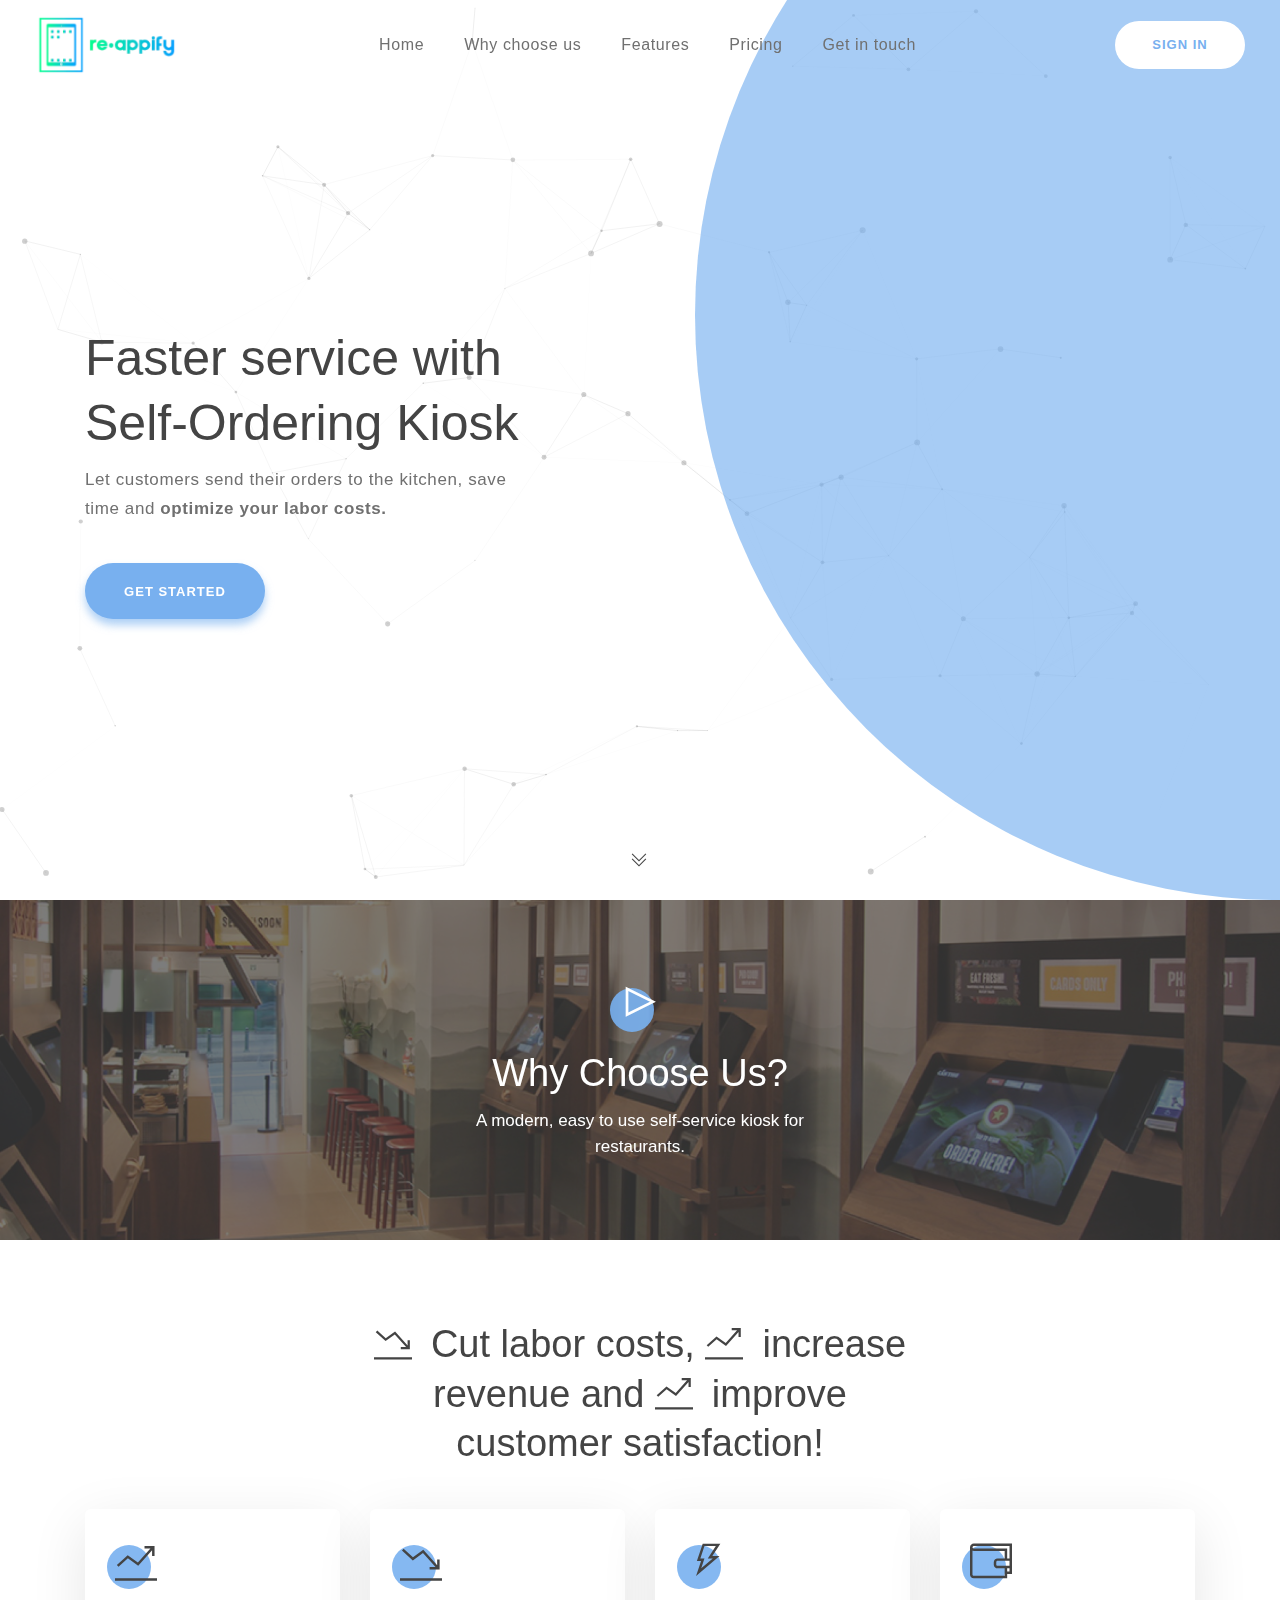
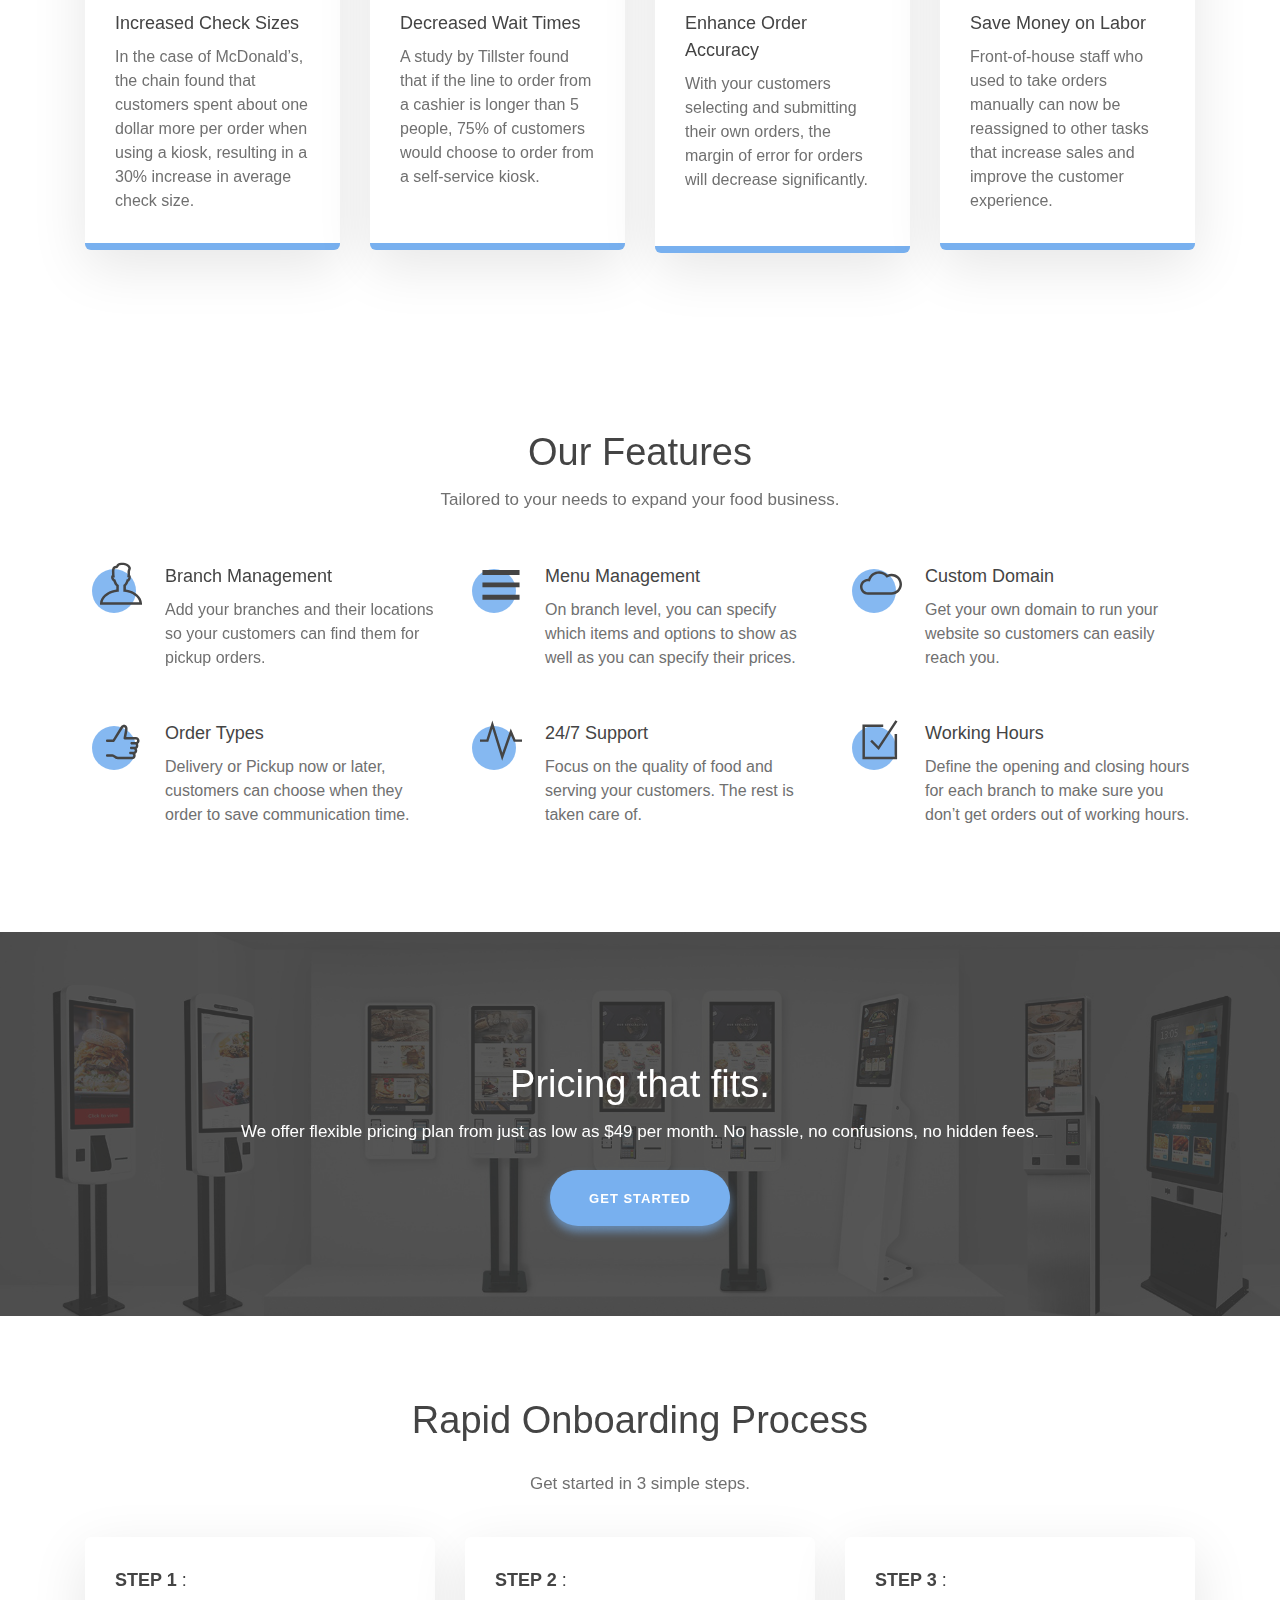
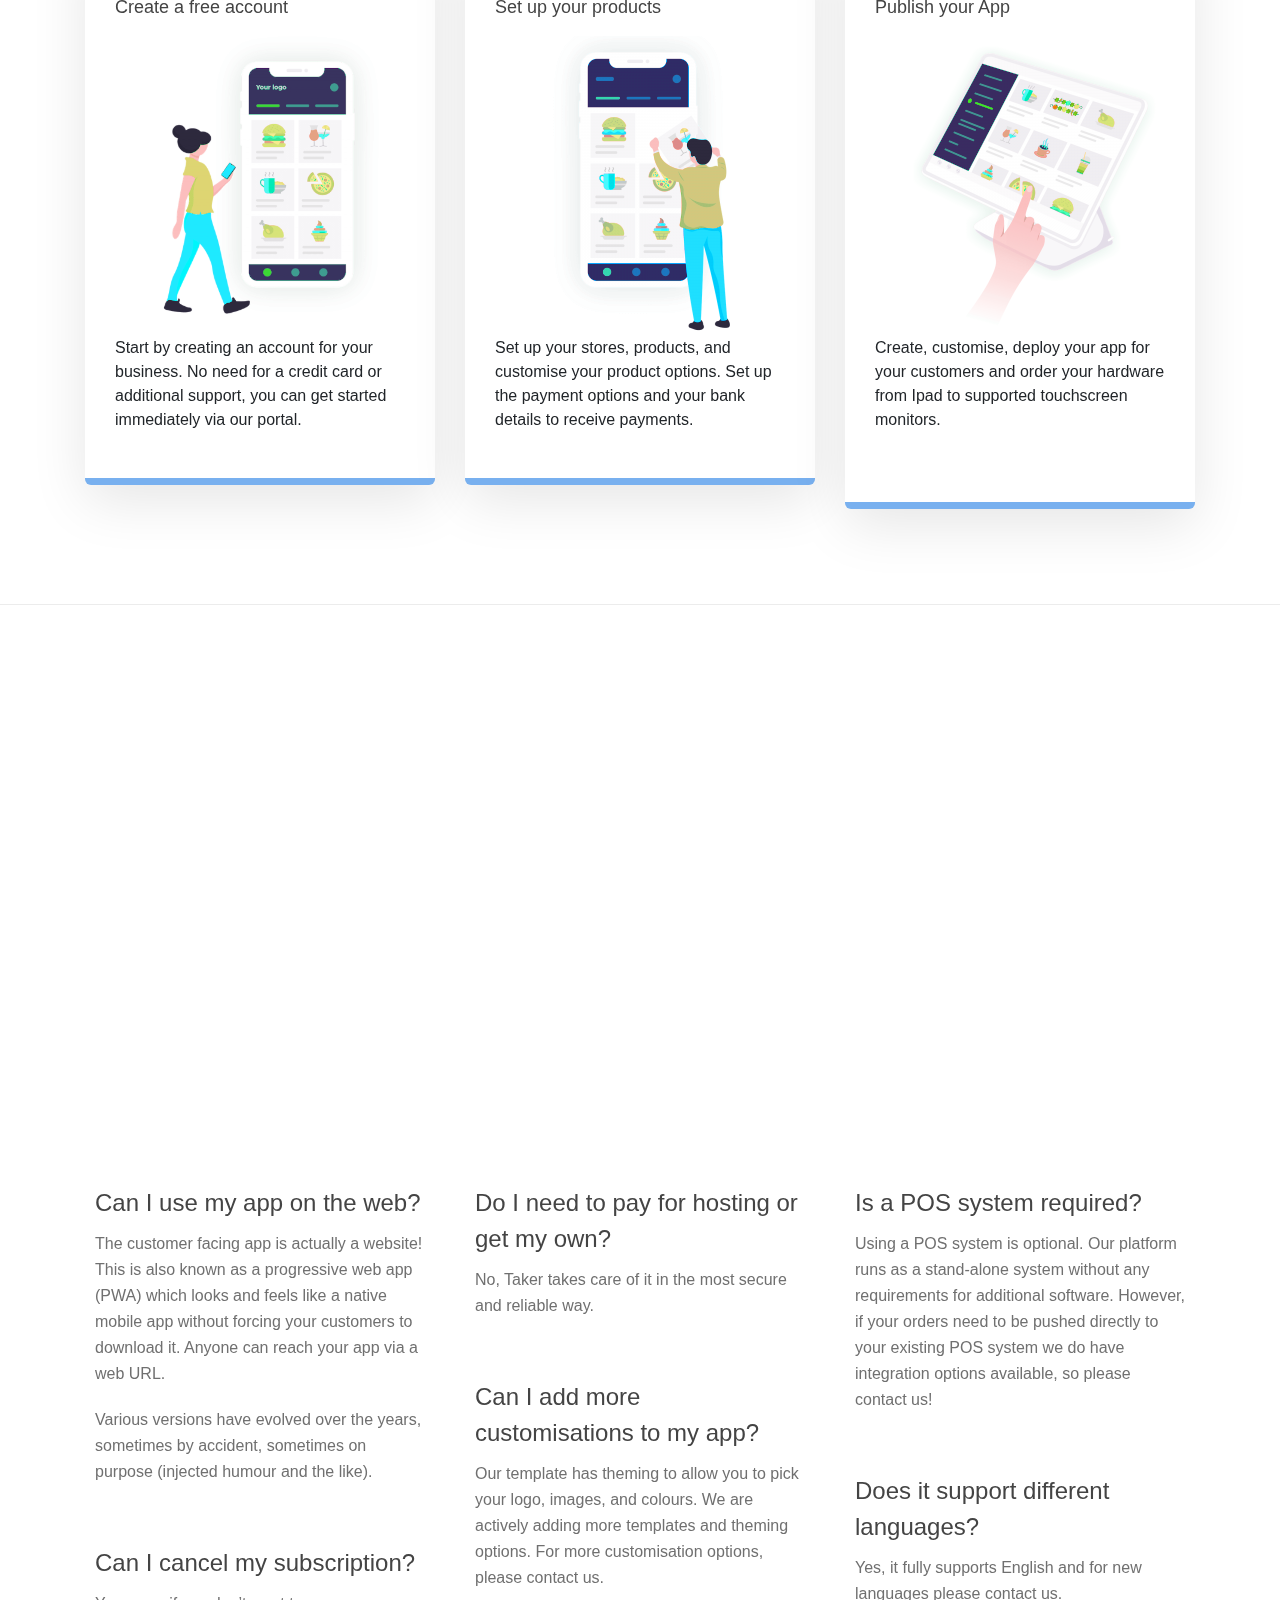
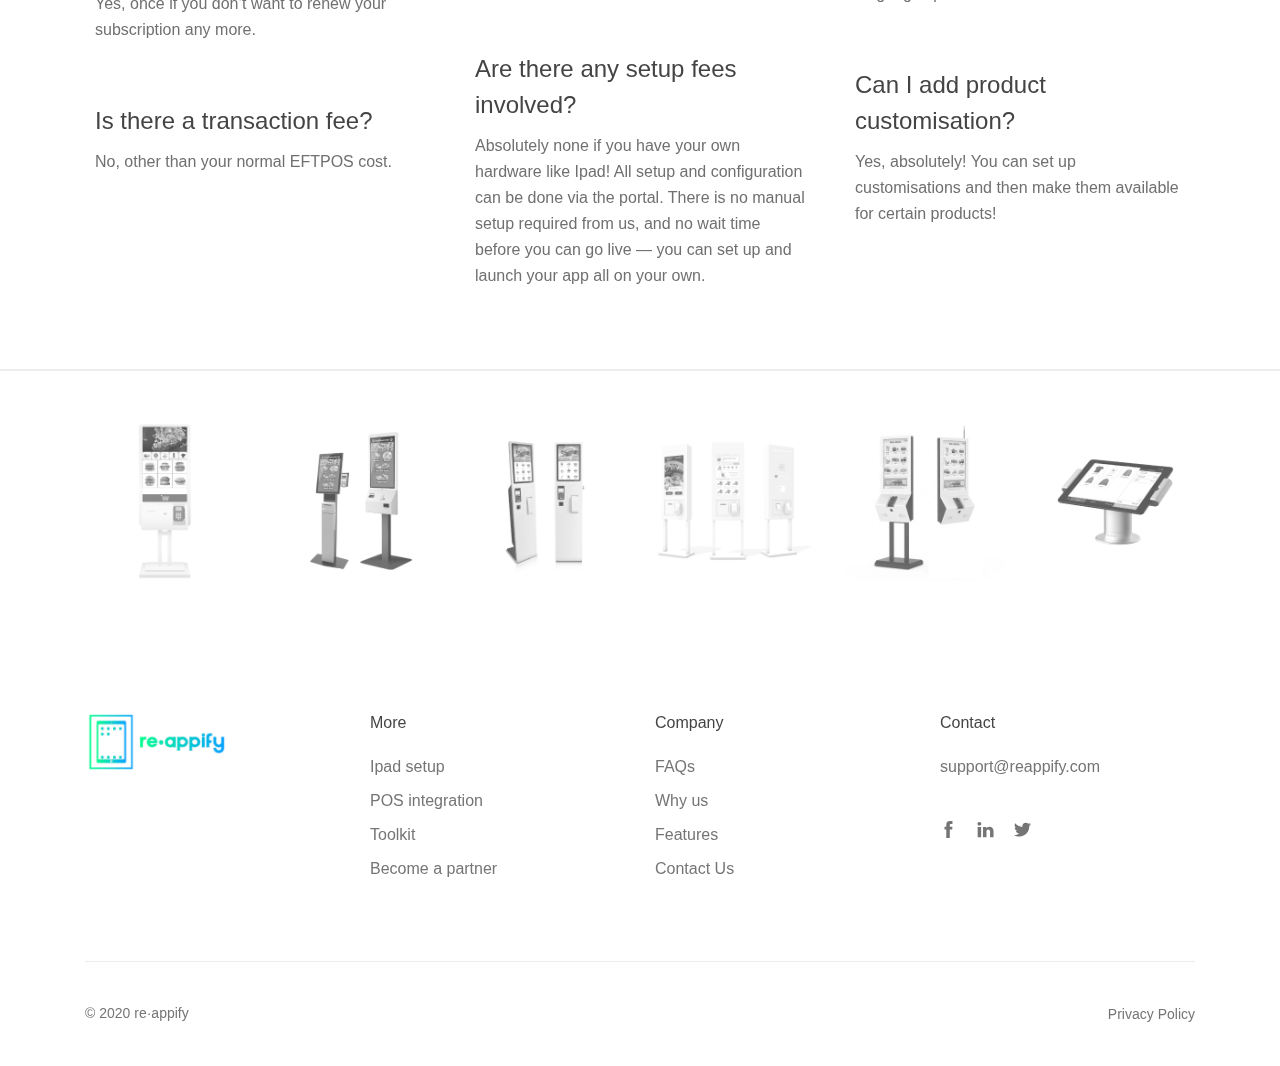
==== index.html @ 98ccd4e2 "Update index.html" ====
<!DOCTYPE html>
<html lang="en">
<head>
	<meta charset="utf-8">
	<meta name="viewport" content="width=device-width, initial-scale=1, shrink-to-fit=no">

	<!-- CSS -->
	<link rel="stylesheet" href="css/bootstrap-reboot.min.css">
	<link rel="stylesheet" href="css/bootstrap-grid.min.css">
	<link rel="stylesheet" href="css/owl.carousel.min.css">
	<link rel="stylesheet" href="css/magnific-popup.css">
	<link rel="stylesheet" href="css/themify-icons.css">
	<link rel="stylesheet" href="css/cryptocoins.css">
	<link rel="stylesheet" href="css/cryptocoins-colors.css">
	<link rel="stylesheet" href="css/main.css">

	<!-- Favicons -->
<link rel="apple-touch-icon" sizes="57x57" href="img/favicon/apple-icon-57x57.png">
<link rel="apple-touch-icon" sizes="60x60" href="img/favicon/apple-icon-60x60.png">
<link rel="apple-touch-icon" sizes="72x72" href="img/favicon/apple-icon-72x72.png">
<link rel="apple-touch-icon" sizes="76x76" href="img/favicon/apple-icon-76x76.png">
<link rel="apple-touch-icon" sizes="114x114" href="img/favicon/apple-icon-114x114.png">
<link rel="apple-touch-icon" sizes="120x120" href="img/favicon/apple-icon-120x120.png">
<link rel="apple-touch-icon" sizes="144x144" href="img/favicon/apple-icon-144x144.png">
<link rel="apple-touch-icon" sizes="152x152" href="img/favicon/apple-icon-152x152.png">
<link rel="apple-touch-icon" sizes="180x180" href="img/favicon/apple-icon-180x180.png">
<link rel="icon" type="image/png" sizes="192x192"  href="img/favicon/android-icon-192x192.png">
<link rel="icon" type="image/png" sizes="32x32" href="img/favicon/favicon-32x32.png">
<link rel="icon" type="image/png" sizes="96x96" href="img/favicon/favicon-96x96.png">
<link rel="icon" type="image/png" sizes="16x16" href="img/favicon/favicon-16x16.png">
<link rel="manifest" href="img/favicon/manifest.json">
<meta name="msapplication-TileColor" content="#ffffff">
<meta name="msapplication-TileImage" content="img/favicon/ms-icon-144x144.png">
<meta name="theme-color" content="#ffffff">

	<meta name="description" content="">
	<meta name="keywords" content="">

	<title>re·appify - Self ordering kiosk system</title>

</head>
<body>
	<!-- header -->
	<header class="header">
		<!-- logo -->
		<div class="header__logo">
			<a href="index.html">
				<img src="img/logo3.png" alt="">
			</a>
		</div>
		<!-- end logo -->

		<!-- navigation -->
		<ul class="header__nav">
			<li><a href="#">Home</a></li>
			<li><a href="#why">Why choose us</a></li>
			<li><a href="#feature">Features</a></li>
			<li><a href="#pricing">Pricing</a></li>
			<li><a href="#contact">Get in touch</a></li>

		</ul>
		<!-- end navigation -->

		<a href="signin.html" class="btn btn--header">sign in</a>

		<!-- mob button -->
		<button class="header__menu" type="button">
			<i class="ti-menu"></i>
			<i class="ti-close"></i>
		</button>
		<!-- end mob button -->
	</header>
	<!-- end header -->

	<!-- home -->
	<section class="home home--circle">
		<!-- particles -->
		<div id="particles-js" class="home__particles"></div>
		<!-- end particles -->

		<div class="container">
			<div class="row">
				<div class="col-12 col-sm-8 offset-sm-2 col-lg-6 offset-lg-3 col-xl-5 offset-xl-0">
					<div class="home__content">
						<h1 class="home__title">Faster service with Self-Ordering Kiosk</h1>
                        <p class="home__text">Let customers send their orders to the kitchen, save time and <b>optimize your labor costs. </b></p>
						<a href="#why" class="btn btn--shadow">get started</a>
					</div>
				</div>

	
			</div>
		</div>

		<a href="#services" data-scroll class="home__btn">
			<i class="ti-angle-double-down"></i>
		</a>
	</section>
	<!-- end home -->
	<!-- video -->
	<div id='why' class="section section--bg" data-bg="img/sample.png">
		<div class="container">
			<div class="row">
				<div class="col-12">
					<!-- section title -->
					<div class="col-12 col-sm-10 offset-sm-1 col-md-8 offset-md-2 col-lg-6 offset-lg-3 col-xl-4 offset-xl-4">
						<a class="section__video" href="https://vimeo.com/241962121"><i class="ti-control-play"></i></a>
                       
						<h2 class="section__title section__title--white">Why Choose Us?</h2>
						<p class="section__text section__text--white section__text--head">A modern, easy to use self-service kiosk for restaurants.</p>
					</div>
					<!-- end section title -->
				</div>
			</div>
		</div>
	</div>
	<!-- end video -->
	<!-- services -->
	<section class="section" id="services">
		<div class="container">
			<div class="row">
				<!-- section title -->
				<div class="col-12 col-sm-10 offset-sm-1 col-lg-8 offset-lg-2 col-xl-6 offset-xl-3">
					<h2 class="section__title section__title--margin"><i class="ti-stats-down">&nbsp</i>Cut labor costs, <i class="ti-stats-up">&nbsp</i>increase revenue and <i class="ti-stats-up">&nbsp</i>improve customer satisfaction!</h2>
				
				</div>
				<!-- end section title -->
			</div>

			<div class="row">
				<div class="col-12 col-md-6 col-xl-3">
					<!-- service -->
					<div class="service">
						<i class="ti-stats-up"></i>
						<h3 class="service__title"> Increased Check Sizes</h3>
						<p class="service__text">In the case of McDonald’s, the chain found that customers spent about one dollar more per order when using a kiosk, resulting in a 30% increase in average check size.  </p>
					</div>
					<!-- end service -->
				</div>

				<div class="col-12 col-md-6 col-xl-3">
					<!-- service -->
					<div class="service">
						<i class="ti-stats-down"></i>
						<h3 class="service__title">Decreased Wait Times</h3>
						<p class="service__text">A study by Tillster found that if the line to order from a cashier is longer than 5 people, 75% of customers would choose to order from a self-service kiosk. <br> &nbsp</p>
					</div>
					<!-- end service -->
				</div>

				<div class="col-12 col-md-6 col-xl-3">
					<!-- service -->
					<div class="service">
						<i class="ti-bolt"></i>
						<h3 class="service__title">Enhance Order Accuracy</h3>
						<p class="service__text">With your customers selecting and submitting their own orders, the margin of error for orders will decrease significantly. <br> &nbsp</p>
					</div>
					<!-- end service -->
				</div>

				<div class="col-12 col-md-6 col-xl-3">
					<!-- service -->
					<div class="service">
						<i class="ti-wallet"></i>
						<h3 class="service__title">Save Money on Labor</h3>
						<p class="service__text">Front-of-house staff who used to take orders manually can now be reassigned to other tasks that increase sales and improve the customer experience.</p>
					</div>
					<!-- end service -->
				</div>
			</div>
		</div>
	</section>
	<!-- end services -->


<!-- features -->
	<section class="section">
		<div class="container" id='feature'>
            		<div class="row">
				<!-- section title -->
				<div class="col-12 col-sm-10 offset-sm-1 col-lg-8 offset-lg-2 col-xl-6 offset-xl-3">
					<h2 class="section__title">Our Features</h2>
					<p class="section__text">Tailored to your needs to expand your food business.</p>
                     
				</div>
				<!-- end section title -->
			</div>
			<div class="row">
				<div class="col-12 col-sm-6 col-xl-4">
					<!-- feature -->
					<div class="feature">
						<i class="ti-user"></i>
						<h3 class="feature__title">Branch Management</h3>
						<p class="feature__text">Add your branches and their locations so your customers can find them for pickup orders.</p>
					</div>
					<!-- end feature -->
				</div>

				<div class="col-12 col-sm-6 col-xl-4">
					<!-- feature -->
					<div class="feature">
						<i class="ti-menu"></i>
						<h3 class="feature__title">Menu Management</h3>
						<p class="feature__text">On branch level, you can specify which items and options to show as well as you can specify their prices.</p>
					</div>
					<!-- end feature -->
				</div>

				<div class="col-12 col-sm-6 col-xl-4">
					<!-- feature -->
					<div class="feature">
						<i class="ti-cloud"></i>
						<h3 class="feature__title">Custom Domain</h3>
						<p class="feature__text">Get your own domain to run your website so customers can easily reach you.</p>
					</div>
					<!-- end feature -->
				</div>

				<div class="col-12 col-sm-6 col-xl-4">
					<!-- feature -->
					<div class="feature">
						<i class="ti-thumb-up"></i>
						<h3 class="feature__title">Order Types</h3>
						<p class="feature__text">Delivery or Pickup now or later, customers can choose when they order to save communication time.</p>
					</div>
					<!-- end feature -->
				</div>

				<div class="col-12 col-sm-6 col-xl-4">
					<!-- feature -->
					<div class="feature">
						<i class="ti-pulse"></i>
						<h3 class="feature__title">24/7 Support</h3>
						<p class="feature__text">Focus on the quality of food and serving your customers. The rest is taken care of.</p>
					</div>
					<!-- end feature -->
				</div>

				<div class="col-12 col-sm-6 col-xl-4">
					<!-- feature -->
					<div class="feature">
						<i class="ti-check-box"></i>
						<h3 class="feature__title">Working Hours</h3>
						<p class="feature__text">Define the opening and closing hours for each branch to make sure you don’t get orders out of working hours.</p>
					</div>
					<!-- end feature -->
				</div>
			</div>
		</div>
	</section>
	<!-- end features -->


	<!-- calculator -->
	
    
    <!-- video -->
	<div id='pricing' class="section section--bg" data-bg="img/43.jpeg">
		<div class="container">
			<div class="row">
				<div class="col-12">
					<!-- section title -->
                   &nbsp<br> &nbsp
                     <h2 class="section__title section__title--white">Pricing that fits. 
                    

                    </h2>
                    <p class="section__text section__text--white section__text--head">We offer flexible pricing plan from just as low as <b> $49 </b> per month. No hassle, no confusions, no hidden fees.
                    
                    </p>
                    
                         <h2 class="section__title section__title--white">
                  <a href="#contact" class="btn btn--center btn--top25 btn--shadow">get started</a>

                    </h2>
	                     
					<!-- end section title -->
				</div>
                
                <div class="col-12 col-sm-10 offset-sm-1 col-md-8 offset-md-2 col-lg-6 offset-lg-3 col-xl-4 offset-xl-4">
						
                       
					
					
					</div>
			</div>
		</div>
	</div>
	<!-- end video -->
    
    
    		
    
    
    
    
				<!-- section title -->
		
				<!-- end section title -->

		            	<!-- knowledge -->
	<section class="section section--border-bottom">
		<div class="container">
			<div class="row">
                		<div class="col-12">
					<h2 class="section__title section__title--margin">Rapid Onboarding Process</h2>
				<p class="section__text">Get started in 3 simple steps.</p>
                
    
                
                </div>
				<div class="col-12 col-md-6 col-xl-4">
					<div class="knowledge">
                        <h1 class="knowledge__title"><b>STEP 1</b> :<br>Create a free account</h1>
                          <img src="img/1.png" alt="">
                    <br>
                        <p >Start by creating an account for your business. No need for a credit card or additional support, you can get started immediately via our portal.</p>
				
					</div>
				</div>

				<div class="col-12 col-md-6 col-xl-4">
					<div class="knowledge">
						<h3 class="knowledge__title"><b>STEP 2</b> :<br>Set up your products</h3>
                            <img src="img/2.png" alt="">
                            <br>
						  <p >Set up your stores, products, and customise your product options. Set up the payment options and your bank details to receive payments.</p>
				
					</div>
				</div>

				<div class="col-12 col-md-6 col-xl-4">
					<div class="knowledge">
						<h3 class="knowledge__title"><b>STEP 3</b> : <br>Publish your App</h3>
                            <img src="img/3.png" alt="">
                             <br>
						 <p >Create, customise, deploy your app for your customers and order your hardware from Ipad to supported touchscreen monitors.<br> &nbsp</p>
				
					</div>
				</div>

	<!-- end knowledge -->
			</div>
		</div>
	</section>
	<!-- end calculator -->
          


    
    <div id='contact' class="typeform-widget" data-url="https://form.typeform.com/to/zDHct3p5?typeform-medium=embed-snippet" style="width: 100%; height: 500px;"></div> <script> (function() { var qs,js,q,s,d=document, gi=d.getElementById, ce=d.createElement, gt=d.getElementsByTagName, id="typef_orm", b="https://embed.typeform.com/"; if(!gi.call(d,id)) { js=ce.call(d,"script"); js.id=id; js.src=b+"embed.js"; q=gt.call(d,"script")[0]; q.parentNode.insertBefore(js,q) } })() </script>



	<!-- faq -->
	<section class="section section--border-bottom">
		<div class="container" id='faqs'>
			<div class="row">
				<div class="col-12 col-md-6 col-xl-4">
					<div class="faq">
						<h3 class="faq__title">Can I use my app on the web?</h3>
						<p class="faq__text">The customer facing app is actually a website! This is also known as a progressive web app (PWA) which looks and feels like a native mobile app without forcing your customers to download it. Anyone can reach your app via a web URL.</p>
						<p class="faq__text">Various versions have evolved over the years, sometimes by accident, sometimes on purpose (injected humour and the like).</p>
					</div>

	
<div class="faq">
						<h3 class="faq__title">Can I cancel my subscription?</h3>
						<p class="faq__text">Yes, once if you don’t want to renew your subscription any more.</p>
					</div>
					<div class="faq">
						<h3 class="faq__title">Is there a transaction fee?</h3>
						<p class="faq__text">No, other than your normal EFTPOS cost.</p>
					</div>
				</div>

				<div class="col-12 col-md-6 col-xl-4">
		
		<div class="faq">
						<h3 class="faq__title">Do I need to pay for hosting or get my own?</h3>
						<p class="faq__text">No, Taker takes care of it in the most secure and reliable way.</p>
					</div>
					<div class="faq">
						<h3 class="faq__title">Can I add more customisations to my app?</h3>
						<p class="faq__text">Our template has theming to allow you to pick your logo, images, and colours. We are actively adding more templates and theming options. For more customisation options, please contact us.</p>
					</div>

					<div class="faq">
						<h3 class="faq__title">Are there any setup fees involved?</h3>
						<p class="faq__text">Absolutely none if you have your own hardware like Ipad! All setup and configuration can be done via the portal. There is no manual setup required from us, and no wait time before you can go live — you can set up and launch your app all on your own.</p>
					</div>
				</div>

				<div class="col-12 col-md-6 col-xl-4">
					
             				<div class="faq">
						<h3 class="faq__title">Is a POS system required?</h3>
						<p class="faq__text">Using a POS system is optional. Our platform runs as a stand-alone system without any requirements for additional software. However, if your orders need to be pushed directly to your existing POS system we do have integration options available, so please contact us!</p>
					</div>       
                    

					<div class="faq">
						<h3 class="faq__title">Does it support different languages?</h3>
						<p class="faq__text">Yes, it fully supports English and for new languages please contact us.</p>
					</div>
			<div class="faq">
						<h3 class="faq__title">Can I add product customisation?</h3>
						<p class="faq__text">Yes, absolutely! You can set up customisations and then make them available for certain products!</p>
					</div>
			
				</div>
			</div>
		</div>
	</section>
	<!-- end faq -->
<!-- partners -->
	<div class="partners section--border-top">
		<div class="container">
			<div class="row">
				<div class="col-12">
					<!-- partners slider -->
					<div class="owl-carousel partners__slider">
						<!-- slider item -->
						<div class="item">
							<a href="#">
								<img src="img/partners/t1.png" alt="">
							</a>
						</div>
						<!-- end slider item -->

						<!-- slider item -->
						<div class="item">
							<a href="#">
								<img src="img/partners/t2.png" alt="">
							</a>
						</div>
						<!-- end slider item -->

						<!-- slider item -->
						<div class="item">
							<a href="#">
								<img src="img/partners/t3.png" alt="">
							</a>
						</div>
						<!-- end slider item -->

			
			<!-- slider item -->
						<div class="item">
							<a href="#">
								<img src="img/partners/t5.png" alt="">
							</a>
						</div>
						<!-- end slider item -->
                        
      			<!-- slider item -->
						<div class="item">
							<a href="#">
								<img src="img/partners/t6.png" alt="">
							</a>
						</div>
						<!-- end slider item -->                  
                        
                			<!-- slider item -->
						<div class="item">
							<a href="#">
								<img src="img/partners/t7.png" alt="">
							</a>
						</div>
						<!-- end slider item -->        
                        
                        
                        
                        
					</div>
					<!-- end partners slider -->
				</div>
			</div>
		</div>
	</div>
	<!-- end partners -->
	<!-- footer -->
	<footer class="footer">
		<div class="container">
			<div class="row">
				<div class="col-12 col-sm-6 col-md-4 col-lg-3">
					<!-- logo -->
					<div class="footer__logo">
						<a href="index.html">
							<img src="img/logo3.png" alt="">
						</a>
					</div>
					<!-- end logo -->
				</div>

				<div class="col-6 col-sm-6 col-md-4 col-lg-3">
					<h6 class="footer__title">More</h6>
					<ul class="footer__list">
						<li><a href="#">Ipad setup</a></li>
						<li><a href="#">POS integration</a></li>
						<li><a href="#">Toolkit</a></li>
						<li><a href="#">Become a partner</a></li>
					</ul>
				</div>

				<div class="col-6 col-sm-6 col-md-4 col-lg-3">
					<h6 class="footer__title">Company</h6>
					<ul class="footer__list">
						<li><a href="#faqs">FAQs</a></li>
						<li><a href="#why">Why us</a></li>
						<li><a href="#features">Features</a></li>
						<li><a href="#contact">Contact Us</a></li>
					</ul>
				</div>

				<div class="col-12 col-sm-6 col-lg-3">
					<h6 class="footer__title">Contact</h6>
					<ul class="footer__list">
						
						<li><a href="mailto:support@reappify.com">support@reappify.com</a></li>
					</ul>
					<ul class="footer__social">
						<li><a href="#"><i class="ti-facebook"></i></a></li>
						<li><a href="#"><i class="ti-linkedin"></i></a></li>
						<li><a href="#"><i class="ti-twitter-alt"></i></a></li>
					</ul>
				</div>

				<div class="col-12">
					<div class="footer__copyright">
						<small>© 2020 re·appify </small>

						<ul>
							
							<li><a href="#">Privacy Policy</a></li>
						</ul>
					</div>
				</div>
			</div>
		</div>
	</footer>
	<!-- end footer -->

	<!-- JS -->
	<script src="js/jquery-3.5.1.min.js"></script>
	<script src="js/bootstrap.bundle.min.js"></script>
	<script src="js/owl.carousel.min.js"></script>
	<script src="js/smooth-scroll.min.js"></script>
	<script src="js/jquery.magnific-popup.min.js"></script>
	<script src="js/particles.min.js"></script>
	<script src="js/particles-app.js"></script>
	<script src="js/main.js"></script>
</body>
</html>
---- css/themify-icons.css ----
@font-face {
	font-family: 'themify';
	src:url('../fonts/themify.eot?-fvbane');
	src:url('../fonts/themify.eot?#iefix-fvbane') format('embedded-opentype'),
		url('../fonts/themify.woff?-fvbane') format('woff'),
		url('../fonts/themify.ttf?-fvbane') format('truetype'),
		url('../fonts/themify.svg?-fvbane#themify') format('svg');
	font-weight: normal;
	font-style: normal;
}

[class^="ti-"], [class*=" ti-"] {
	font-family: 'themify';
	speak: none;
	font-style: normal;
	font-weight: normal;
	font-variant: normal;
	text-transform: none;
	line-height: 1;

	/* Better Font Rendering =========== */
	-webkit-font-smoothing: antialiased;
	-moz-osx-font-smoothing: grayscale;
}

.ti-wand:before {
	content: "\e600";
}
.ti-volume:before {
	content: "\e601";
}
.ti-user:before {
	content: "\e602";
}
.ti-unlock:before {
	content: "\e603";
}
.ti-unlink:before {
	content: "\e604";
}
.ti-trash:before {
	content: "\e605";
}
.ti-thought:before {
	content: "\e606";
}
.ti-target:before {
	content: "\e607";
}
.ti-tag:before {
	content: "\e608";
}
.ti-tablet:before {
	content: "\e609";
}
.ti-star:before {
	content: "\e60a";
}
.ti-spray:before {
	content: "\e60b";
}
.ti-signal:before {
	content: "\e60c";
}
.ti-shopping-cart:before {
	content: "\e60d";
}
.ti-shopping-cart-full:before {
	content: "\e60e";
}
.ti-settings:before {
	content: "\e60f";
}
.ti-search:before {
	content: "\e610";
}
.ti-zoom-in:before {
	content: "\e611";
}
.ti-zoom-out:before {
	content: "\e612";
}
.ti-cut:before {
	content: "\e613";
}
.ti-ruler:before {
	content: "\e614";
}
.ti-ruler-pencil:before {
	content: "\e615";
}
.ti-ruler-alt:before {
	content: "\e616";
}
.ti-bookmark:before {
	content: "\e617";
}
.ti-bookmark-alt:before {
	content: "\e618";
}
.ti-reload:before {
	content: "\e619";
}
.ti-plus:before {
	content: "\e61a";
}
.ti-pin:before {
	content: "\e61b";
}
.ti-pencil:before {
	content: "\e61c";
}
.ti-pencil-alt:before {
	content: "\e61d";
}
.ti-paint-roller:before {
	content: "\e61e";
}
.ti-paint-bucket:before {
	content: "\e61f";
}
.ti-na:before {
	content: "\e620";
}
.ti-mobile:before {
	content: "\e621";
}
.ti-minus:before {
	content: "\e622";
}
.ti-medall:before {
	content: "\e623";
}
.ti-medall-alt:before {
	content: "\e624";
}
.ti-marker:before {
	content: "\e625";
}
.ti-marker-alt:before {
	content: "\e626";
}
.ti-arrow-up:before {
	content: "\e627";
}
.ti-arrow-right:before {
	content: "\e628";
}
.ti-arrow-left:before {
	content: "\e629";
}
.ti-arrow-down:before {
	content: "\e62a";
}
.ti-lock:before {
	content: "\e62b";
}
.ti-location-arrow:before {
	content: "\e62c";
}
.ti-link:before {
	content: "\e62d";
}
.ti-layout:before {
	content: "\e62e";
}
.ti-layers:before {
	content: "\e62f";
}
.ti-layers-alt:before {
	content: "\e630";
}
.ti-key:before {
	content: "\e631";
}
.ti-import:before {
	content: "\e632";
}
.ti-image:before {
	content: "\e633";
}
.ti-heart:before {
	content: "\e634";
}
.ti-heart-broken:before {
	content: "\e635";
}
.ti-hand-stop:before {
	content: "\e636";
}
.ti-hand-open:before {
	content: "\e637";
}
.ti-hand-drag:before {
	content: "\e638";
}
.ti-folder:before {
	content: "\e639";
}
.ti-flag:before {
	content: "\e63a";
}
.ti-flag-alt:before {
	content: "\e63b";
}
.ti-flag-alt-2:before {
	content: "\e63c";
}
.ti-eye:before {
	content: "\e63d";
}
.ti-export:before {
	content: "\e63e";
}
.ti-exchange-vertical:before {
	content: "\e63f";
}
.ti-desktop:before {
	content: "\e640";
}
.ti-cup:before {
	content: "\e641";
}
.ti-crown:before {
	content: "\e642";
}
.ti-comments:before {
	content: "\e643";
}
.ti-comment:before {
	content: "\e644";
}
.ti-comment-alt:before {
	content: "\e645";
}
.ti-close:before {
	content: "\e646";
}
.ti-clip:before {
	content: "\e647";
}
.ti-angle-up:before {
	content: "\e648";
}
.ti-angle-right:before {
	content: "\e649";
}
.ti-angle-left:before {
	content: "\e64a";
}
.ti-angle-down:before {
	content: "\e64b";
}
.ti-check:before {
	content: "\e64c";
}
.ti-check-box:before {
	content: "\e64d";
}
.ti-camera:before {
	content: "\e64e";
}
.ti-announcement:before {
	content: "\e64f";
}
.ti-brush:before {
	content: "\e650";
}
.ti-briefcase:before {
	content: "\e651";
}
.ti-bolt:before {
	content: "\e652";
}
.ti-bolt-alt:before {
	content: "\e653";
}
.ti-blackboard:before {
	content: "\e654";
}
.ti-bag:before {
	content: "\e655";
}
.ti-move:before {
	content: "\e656";
}
.ti-arrows-vertical:before {
	content: "\e657";
}
.ti-arrows-horizontal:before {
	content: "\e658";
}
.ti-fullscreen:before {
	content: "\e659";
}
.ti-arrow-top-right:before {
	content: "\e65a";
}
.ti-arrow-top-left:before {
	content: "\e65b";
}
.ti-arrow-circle-up:before {
	content: "\e65c";
}
.ti-arrow-circle-right:before {
	content: "\e65d";
}
.ti-arrow-circle-left:before {
	content: "\e65e";
}
.ti-arrow-circle-down:before {
	content: "\e65f";
}
.ti-angle-double-up:before {
	content: "\e660";
}
.ti-angle-double-right:before {
	content: "\e661";
}
.ti-angle-double-left:before {
	content: "\e662";
}
.ti-angle-double-down:before {
	content: "\e663";
}
.ti-zip:before {
	content: "\e664";
}
.ti-world:before {
	content: "\e665";
}
.ti-wheelchair:before {
	content: "\e666";
}
.ti-view-list:before {
	content: "\e667";
}
.ti-view-list-alt:before {
	content: "\e668";
}
.ti-view-grid:before {
	content: "\e669";
}
.ti-uppercase:before {
	content: "\e66a";
}
.ti-upload:before {
	content: "\e66b";
}
.ti-underline:before {
	content: "\e66c";
}
.ti-truck:before {
	content: "\e66d";
}
.ti-timer:before {
	content: "\e66e";
}
.ti-ticket:before {
	content: "\e66f";
}
.ti-thumb-up:before {
	content: "\e670";
}
.ti-thumb-down:before {
	content: "\e671";
}
.ti-text:before {
	content: "\e672";
}
.ti-stats-up:before {
	content: "\e673";
}
.ti-stats-down:before {
	content: "\e674";
}
.ti-split-v:before {
	content: "\e675";
}
.ti-split-h:before {
	content: "\e676";
}
.ti-smallcap:before {
	content: "\e677";
}
.ti-shine:before {
	content: "\e678";
}
.ti-shift-right:before {
	content: "\e679";
}
.ti-shift-left:before {
	content: "\e67a";
}
.ti-shield:before {
	content: "\e67b";
}
.ti-notepad:before {
	content: "\e67c";
}
.ti-server:before {
	content: "\e67d";
}
.ti-quote-right:before {
	content: "\e67e";
}
.ti-quote-left:before {
	content: "\e67f";
}
.ti-pulse:before {
	content: "\e680";
}
.ti-printer:before {
	content: "\e681";
}
.ti-power-off:before {
	content: "\e682";
}
.ti-plug:before {
	content: "\e683";
}
.ti-pie-chart:before {
	content: "\e684";
}
.ti-paragraph:before {
	content: "\e685";
}
.ti-panel:before {
	content: "\e686";
}
.ti-package:before {
	content: "\e687";
}
.ti-music:before {
	content: "\e688";
}
.ti-music-alt:before {
	content: "\e689";
}
.ti-mouse:before {
	content: "\e68a";
}
.ti-mouse-alt:before {
	content: "\e68b";
}
.ti-money:before {
	content: "\e68c";
}
.ti-microphone:before {
	content: "\e68d";
}
.ti-menu:before {
	content: "\e68e";
}
.ti-menu-alt:before {
	content: "\e68f";
}
.ti-map:before {
	content: "\e690";
}
.ti-map-alt:before {
	content: "\e691";
}
.ti-loop:before {
	content: "\e692";
}
.ti-location-pin:before {
	content: "\e693";
}
.ti-list:before {
	content: "\e694";
}
.ti-light-bulb:before {
	content: "\e695";
}
.ti-Italic:before {
	content: "\e696";
}
.ti-info:before {
	content: "\e697";
}
.ti-infinite:before {
	content: "\e698";
}
.ti-id-badge:before {
	content: "\e699";
}
.ti-hummer:before {
	content: "\e69a";
}
.ti-home:before {
	content: "\e69b";
}
.ti-help:before {
	content: "\e69c";
}
.ti-headphone:before {
	content: "\e69d";
}
.ti-harddrives:before {
	content: "\e69e";
}
.ti-harddrive:before {
	content: "\e69f";
}
.ti-gift:before {
	content: "\e6a0";
}
.ti-game:before {
	content: "\e6a1";
}
.ti-filter:before {
	content: "\e6a2";
}
.ti-files:before {
	content: "\e6a3";
}
.ti-file:before {
	content: "\e6a4";
}
.ti-eraser:before {
	content: "\e6a5";
}
.ti-envelope:before {
	content: "\e6a6";
}
.ti-download:before {
	content: "\e6a7";
}
.ti-direction:before {
	content: "\e6a8";
}
.ti-direction-alt:before {
	content: "\e6a9";
}
.ti-dashboard:before {
	content: "\e6aa";
}
.ti-control-stop:before {
	content: "\e6ab";
}
.ti-control-shuffle:before {
	content: "\e6ac";
}
.ti-control-play:before {
	content: "\e6ad";
}
.ti-control-pause:before {
	content: "\e6ae";
}
.ti-control-forward:before {
	content: "\e6af";
}
.ti-control-backward:before {
	content: "\e6b0";
}
.ti-cloud:before {
	content: "\e6b1";
}
.ti-cloud-up:before {
	content: "\e6b2";
}
.ti-cloud-down:before {
	content: "\e6b3";
}
.ti-clipboard:before {
	content: "\e6b4";
}
.ti-car:before {
	content: "\e6b5";
}
.ti-calendar:before {
	content: "\e6b6";
}
.ti-book:before {
	content: "\e6b7";
}
.ti-bell:before {
	content: "\e6b8";
}
.ti-basketball:before {
	content: "\e6b9";
}
.ti-bar-chart:before {
	content: "\e6ba";
}
.ti-bar-chart-alt:before {
	content: "\e6bb";
}
.ti-back-right:before {
	content: "\e6bc";
}
.ti-back-left:before {
	content: "\e6bd";
}
.ti-arrows-corner:before {
	content: "\e6be";
}
.ti-archive:before {
	content: "\e6bf";
}
.ti-anchor:before {
	content: "\e6c0";
}
.ti-align-right:before {
	content: "\e6c1";
}
.ti-align-left:before {
	content: "\e6c2";
}
.ti-align-justify:before {
	content: "\e6c3";
}
.ti-align-center:before {
	content: "\e6c4";
}
.ti-alert:before {
	content: "\e6c5";
}
.ti-alarm-clock:before {
	content: "\e6c6";
}
.ti-agenda:before {
	content: "\e6c7";
}
.ti-write:before {
	content: "\e6c8";
}
.ti-window:before {
	content: "\e6c9";
}
.ti-widgetized:before {
	content: "\e6ca";
}
.ti-widget:before {
	content: "\e6cb";
}
.ti-widget-alt:before {
	content: "\e6cc";
}
.ti-wallet:before {
	content: "\e6cd";
}
.ti-video-clapper:before {
	content: "\e6ce";
}
.ti-video-camera:before {
	content: "\e6cf";
}
.ti-vector:before {
	content: "\e6d0";
}
.ti-themify-logo:before {
	content: "\e6d1";
}
.ti-themify-favicon:before {
	content: "\e6d2";
}
.ti-themify-favicon-alt:before {
	content: "\e6d3";
}
.ti-support:before {
	content: "\e6d4";
}
.ti-stamp:before {
	content: "\e6d5";
}
.ti-split-v-alt:before {
	content: "\e6d6";
}
.ti-slice:before {
	content: "\e6d7";
}
.ti-shortcode:before {
	content: "\e6d8";
}
.ti-shift-right-alt:before {
	content: "\e6d9";
}
.ti-shift-left-alt:before {
	content: "\e6da";
}
.ti-ruler-alt-2:before {
	content: "\e6db";
}
.ti-receipt:before {
	content: "\e6dc";
}
.ti-pin2:before {
	content: "\e6dd";
}
.ti-pin-alt:before {
	content: "\e6de";
}
.ti-pencil-alt2:before {
	content: "\e6df";
}
.ti-palette:before {
	content: "\e6e0";
}
.ti-more:before {
	content: "\e6e1";
}
.ti-more-alt:before {
	content: "\e6e2";
}
.ti-microphone-alt:before {
	content: "\e6e3";
}
.ti-magnet:before {
	content: "\e6e4";
}
.ti-line-double:before {
	content: "\e6e5";
}
.ti-line-dotted:before {
	content: "\e6e6";
}
.ti-line-dashed:before {
	content: "\e6e7";
}
.ti-layout-width-full:before {
	content: "\e6e8";
}
.ti-layout-width-default:before {
	content: "\e6e9";
}
.ti-layout-width-default-alt:before {
	content: "\e6ea";
}
.ti-layout-tab:before {
	content: "\e6eb";
}
.ti-layout-tab-window:before {
	content: "\e6ec";
}
.ti-layout-tab-v:before {
	content: "\e6ed";
}
.ti-layout-tab-min:before {
	content: "\e6ee";
}
.ti-layout-slider:before {
	content: "\e6ef";
}
.ti-layout-slider-alt:before {
	content: "\e6f0";
}
.ti-layout-sidebar-right:before {
	content: "\e6f1";
}
.ti-layout-sidebar-none:before {
	content: "\e6f2";
}
.ti-layout-sidebar-left:before {
	content: "\e6f3";
}
.ti-layout-placeholder:before {
	content: "\e6f4";
}
.ti-layout-menu:before {
	content: "\e6f5";
}
.ti-layout-menu-v:before {
	content: "\e6f6";
}
.ti-layout-menu-separated:before {
	content: "\e6f7";
}
.ti-layout-menu-full:before {
	content: "\e6f8";
}
.ti-layout-media-right-alt:before {
	content: "\e6f9";
}
.ti-layout-media-right:before {
	content: "\e6fa";
}
.ti-layout-media-overlay:before {
	content: "\e6fb";
}
.ti-layout-media-overlay-alt:before {
	content: "\e6fc";
}
.ti-layout-media-overlay-alt-2:before {
	content: "\e6fd";
}
.ti-layout-media-left-alt:before {
	content: "\e6fe";
}
.ti-layout-media-left:before {
	content: "\e6ff";
}
.ti-layout-media-center-alt:before {
	content: "\e700";
}
.ti-layout-media-center:before {
	content: "\e701";
}
.ti-layout-list-thumb:before {
	content: "\e702";
}
.ti-layout-list-thumb-alt:before {
	content: "\e703";
}
.ti-layout-list-post:before {
	content: "\e704";
}
.ti-layout-list-large-image:before {
	content: "\e705";
}
.ti-layout-line-solid:before {
	content: "\e706";
}
.ti-layout-grid4:before {
	content: "\e707";
}
.ti-layout-grid3:before {
	content: "\e708";
}
.ti-layout-grid2:before {
	content: "\e709";
}
.ti-layout-grid2-thumb:before {
	content: "\e70a";
}
.ti-layout-cta-right:before {
	content: "\e70b";
}
.ti-layout-cta-left:before {
	content: "\e70c";
}
.ti-layout-cta-center:before {
	content: "\e70d";
}
.ti-layout-cta-btn-right:before {
	content: "\e70e";
}
.ti-layout-cta-btn-left:before {
	content: "\e70f";
}
.ti-layout-column4:before {
	content: "\e710";
}
.ti-layout-column3:before {
	content: "\e711";
}
.ti-layout-column2:before {
	content: "\e712";
}
.ti-layout-accordion-separated:before {
	content: "\e713";
}
.ti-layout-accordion-merged:before {
	content: "\e714";
}
.ti-layout-accordion-list:before {
	content: "\e715";
}
.ti-ink-pen:before {
	content: "\e716";
}
.ti-info-alt:before {
	content: "\e717";
}
.ti-help-alt:before {
	content: "\e718";
}
.ti-headphone-alt:before {
	content: "\e719";
}
.ti-hand-point-up:before {
	content: "\e71a";
}
.ti-hand-point-right:before {
	content: "\e71b";
}
.ti-hand-point-left:before {
	content: "\e71c";
}
.ti-hand-point-down:before {
	content: "\e71d";
}
.ti-gallery:before {
	content: "\e71e";
}
.ti-face-smile:before {
	content: "\e71f";
}
.ti-face-sad:before {
	content: "\e720";
}
.ti-credit-card:before {
	content: "\e721";
}
.ti-control-skip-forward:before {
	content: "\e722";
}
.ti-control-skip-backward:before {
	content: "\e723";
}
.ti-control-record:before {
	content: "\e724";
}
.ti-control-eject:before {
	content: "\e725";
}
.ti-comments-smiley:before {
	content: "\e726";
}
.ti-brush-alt:before {
	content: "\e727";
}
.ti-youtube:before {
	content: "\e728";
}
.ti-vimeo:before {
	content: "\e729";
}
.ti-twitter:before {
	content: "\e72a";
}
.ti-time:before {
	content: "\e72b";
}
.ti-tumblr:before {
	content: "\e72c";
}
.ti-skype:before {
	content: "\e72d";
}
.ti-share:before {
	content: "\e72e";
}
.ti-share-alt:before {
	content: "\e72f";
}
.ti-rocket:before {
	content: "\e730";
}
.ti-pinterest:before {
	content: "\e731";
}
.ti-new-window:before {
	content: "\e732";
}
.ti-microsoft:before {
	content: "\e733";
}
.ti-list-ol:before {
	content: "\e734";
}
.ti-linkedin:before {
	content: "\e735";
}
.ti-layout-sidebar-2:before {
	content: "\e736";
}
.ti-layout-grid4-alt:before {
	content: "\e737";
}
.ti-layout-grid3-alt:before {
	content: "\e738";
}
.ti-layout-grid2-alt:before {
	content: "\e739";
}
.ti-layout-column4-alt:before {
	content: "\e73a";
}
.ti-layout-column3-alt:before {
	content: "\e73b";
}
.ti-layout-column2-alt:before {
	content: "\e73c";
}
.ti-instagram:before {
	content: "\e73d";
}
.ti-google:before {
	content: "\e73e";
}
.ti-github:before {
	content: "\e73f";
}
.ti-flickr:before {
	content: "\e740";
}
.ti-facebook:before {
	content: "\e741";
}
.ti-dropbox:before {
	content: "\e742";
}
.ti-dribbble:before {
	content: "\e743";
}
.ti-apple:before {
	content: "\e744";
}
.ti-android:before {
	content: "\e745";
}
.ti-save:before {
	content: "\e746";
}
.ti-save-alt:before {
	content: "\e747";
}
.ti-yahoo:before {
	content: "\e748";
}
.ti-wordpress:before {
	content: "\e749";
}
.ti-vimeo-alt:before {
	content: "\e74a";
}
.ti-twitter-alt:before {
	content: "\e74b";
}
.ti-tumblr-alt:before {
	content: "\e74c";
}
.ti-trello:before {
	content: "\e74d";
}
.ti-stack-overflow:before {
	content: "\e74e";
}
.ti-soundcloud:before {
	content: "\e74f";
}
.ti-sharethis:before {
	content: "\e750";
}
.ti-sharethis-alt:before {
	content: "\e751";
}
.ti-reddit:before {
	content: "\e752";
}
.ti-pinterest-alt:before {
	content: "\e753";
}
.ti-microsoft-alt:before {
	content: "\e754";
}
.ti-linux:before {
	content: "\e755";
}
.ti-jsfiddle:before {
	content: "\e756";
}
.ti-joomla:before {
	content: "\e757";
}
.ti-html5:before {
	content: "\e758";
}
.ti-flickr-alt:before {
	content: "\e759";
}
.ti-email:before {
	content: "\e75a";
}
.ti-drupal:before {
	content: "\e75b";
}
.ti-dropbox-alt:before {
	content: "\e75c";
}
.ti-css3:before {
	content: "\e75d";
}
.ti-rss:before {
	content: "\e75e";
}
.ti-rss-alt:before {
	content: "\e75f";
}
---- css/cryptocoins.css ----
/*! Cryptocoins - cryptocurrency icon font | https://github.com/allienworks/cryptocoins */

@font-face {
  font-family: "cryptocoins";
  src: url('../fonts/cryptocoins.woff2') format('woff2'),
    url('../fonts/cryptocoins.woff') format('woff'),
    url('../fonts/cryptocoins.ttf') format('truetype');
}

/* .cc:before { */
.cc::before {
  font-family: "cryptocoins";
    -webkit-font-smoothing: antialiased;
    -moz-osx-font-smoothing: grayscale;
  font-style: normal;
  font-variant: normal;
  font-weight: normal;
  /* speak: none; only necessary if not using the private unicode range (firstGlyph option) */
  text-decoration: none;
  text-transform: none;
}


.cc.ADA-alt::before {
  content: "\E001";
}

.cc.ADA::before {
  content: "\E002";
}

.cc.ADC-alt::before {
  content: "\E003";
}

.cc.ADC::before {
  content: "\E004";
}

.cc.AEON-alt::before {
  content: "\E005";
}

.cc.AEON::before {
  content: "\E006";
}

.cc.AMP-alt::before {
  content: "\E007";
}

.cc.AMP::before {
  content: "\E008";
}

.cc.ANC-alt::before {
  content: "\E009";
}

.cc.ANC::before {
  content: "\E00A";
}

.cc.ARCH-alt::before {
  content: "\E00B";
}

.cc.ARCH::before {
  content: "\E00C";
}

.cc.ARDR-alt::before {
  content: "\E00D";
}

.cc.ARDR::before {
  content: "\E00E";
}

.cc.ARK-alt::before {
  content: "\E00F";
}

.cc.ARK::before {
  content: "\E010";
}

.cc.AUR-alt::before {
  content: "\E011";
}

.cc.AUR::before {
  content: "\E012";
}

.cc.BANX-alt::before {
  content: "\E013";
}

.cc.BANX::before {
  content: "\E014";
}

.cc.BAT-alt::before {
  content: "\E015";
}

.cc.BAT::before {
  content: "\E016";
}

.cc.BAY-alt::before {
  content: "\E017";
}

.cc.BAY::before {
  content: "\E018";
}

.cc.BC-alt::before {
  content: "\E019";
}

.cc.BC::before {
  content: "\E01A";
}

.cc.BCH-alt::before {
  content: "\E01B";
}

.cc.BCH::before {
  content: "\E01C";
}

.cc.BCN-alt::before {
  content: "\E01D";
}

.cc.BCN::before {
  content: "\E01E";
}

.cc.BFT-alt::before {
  content: "\E01F";
}

.cc.BFT::before {
  content: "\E020";
}

.cc.BRK-alt::before {
  content: "\E021";
}

.cc.BRK::before {
  content: "\E022";
}

.cc.BRX-alt::before {
  content: "\E023";
}

.cc.BRX::before {
  content: "\E024";
}

.cc.BSD-alt::before {
  content: "\E025";
}

.cc.BSD::before {
  content: "\E026";
}

.cc.BTA::before {
  content: "\E027";
}

.cc.BTC-alt::before {
  content: "\E028";
}

.cc.BTC::before {
  content: "\E029";
}

.cc.BTCD-alt::before {
  content: "\E02A";
}

.cc.BTCD::before {
  content: "\E02B";
}

.cc.BTM-alt::before {
  content: "\E02C";
}

.cc.BTM::before {
  content: "\E02D";
}

.cc.BTS-alt::before {
  content: "\E02E";
}

.cc.BTS::before {
  content: "\E02F";
}

.cc.CLAM-alt::before {
  content: "\E030";
}

.cc.CLAM::before {
  content: "\E031";
}

.cc.CLOAK-alt::before {
  content: "\E032";
}

.cc.CLOAK::before {
  content: "\E033";
}

.cc.DAO-alt::before {
  content: "\E034";
}

.cc.DAO::before {
  content: "\E035";
}

.cc.DASH-alt::before {
  content: "\E036";
}

.cc.DASH::before {
  content: "\E037";
}

.cc.DCR-alt::before {
  content: "\E038";
}

.cc.DCR::before {
  content: "\E039";
}

.cc.DCT-alt::before {
  content: "\E03A";
}

.cc.DCT::before {
  content: "\E03B";
}

.cc.DGB-alt::before {
  content: "\E03C";
}

.cc.DGB::before {
  content: "\E03D";
}

.cc.DGD::before {
  content: "\E03E";
}

.cc.DGX::before {
  content: "\E03F";
}

.cc.DMD-alt::before {
  content: "\E040";
}

.cc.DMD::before {
  content: "\E041";
}

.cc.DOGE-alt::before {
  content: "\E042";
}

.cc.DOGE::before {
  content: "\E043";
}

.cc.EMC-alt::before {
  content: "\E044";
}

.cc.EMC::before {
  content: "\E045";
}

.cc.EOS-alt::before {
  content: "\E046";
}

.cc.EOS::before {
  content: "\E047";
}

.cc.ERC-alt::before {
  content: "\E048";
}

.cc.ERC::before {
  content: "\E049";
}

.cc.ETC-alt::before {
  content: "\E04A";
}

.cc.ETC::before {
  content: "\E04B";
}

.cc.ETH-alt::before {
  content: "\E04C";
}

.cc.ETH::before {
  content: "\E04D";
}

.cc.FC2-alt::before {
  content: "\E04E";
}

.cc.FC2::before {
  content: "\E04F";
}

.cc.FCT-alt::before {
  content: "\E050";
}

.cc.FCT::before {
  content: "\E051";
}

.cc.FLO-alt::before {
  content: "\E052";
}

.cc.FLO::before {
  content: "\E053";
}

.cc.FRK-alt::before {
  content: "\E054";
}

.cc.FRK::before {
  content: "\E055";
}

.cc.FTC-alt::before {
  content: "\E056";
}

.cc.FTC::before {
  content: "\E057";
}

.cc.GAME-alt::before {
  content: "\E058";
}

.cc.GAME::before {
  content: "\E059";
}

.cc.GBYTE-alt::before {
  content: "\E05A";
}

.cc.GBYTE::before {
  content: "\E05B";
}

.cc.GDC-alt::before {
  content: "\E05C";
}

.cc.GDC::before {
  content: "\E05D";
}

.cc.GEMZ-alt::before {
  content: "\E05E";
}

.cc.GEMZ::before {
  content: "\E05F";
}

.cc.GLD-alt::before {
  content: "\E060";
}

.cc.GLD::before {
  content: "\E061";
}

.cc.GNO-alt::before {
  content: "\E062";
}

.cc.GNO::before {
  content: "\E063";
}

.cc.GNT-alt::before {
  content: "\E064";
}

.cc.GNT::before {
  content: "\E065";
}

.cc.GOLOS-alt::before {
  content: "\E066";
}

.cc.GOLOS::before {
  content: "\E067";
}

.cc.GRC-alt::before {
  content: "\E068";
}

.cc.GRC::before {
  content: "\E069";
}

.cc.GRS::before {
  content: "\E06A";
}

.cc.HEAT-alt::before {
  content: "\E06B";
}

.cc.HEAT::before {
  content: "\E06C";
}

.cc.ICN-alt::before {
  content: "\E06D";
}

.cc.ICN::before {
  content: "\E06E";
}

.cc.IFC-alt::before {
  content: "\E06F";
}

.cc.IFC::before {
  content: "\E070";
}

.cc.INCNT-alt::before {
  content: "\E071";
}

.cc.INCNT::before {
  content: "\E072";
}

.cc.IOC-alt::before {
  content: "\E073";
}

.cc.IOC::before {
  content: "\E074";
}

.cc.IOTA-alt::before {
  content: "\E075";
}

.cc.IOTA::before {
  content: "\E076";
}

.cc.JBS-alt::before {
  content: "\E077";
}

.cc.JBS::before {
  content: "\E078";
}

.cc.KMD-alt::before {
  content: "\E079";
}

.cc.KMD::before {
  content: "\E07A";
}

.cc.KOBO::before {
  content: "\E07B";
}

.cc.KORE-alt::before {
  content: "\E07C";
}

.cc.KORE::before {
  content: "\E07D";
}

.cc.LBC-alt::before {
  content: "\E07E";
}

.cc.LBC::before {
  content: "\E07F";
}

.cc.LDOGE-alt::before {
  content: "\E080";
}

.cc.LDOGE::before {
  content: "\E081";
}

.cc.LSK-alt::before {
  content: "\E082";
}

.cc.LSK::before {
  content: "\E083";
}

.cc.LTC-alt::before {
  content: "\E084";
}

.cc.LTC::before {
  content: "\E085";
}

.cc.MAID-alt::before {
  content: "\E086";
}

.cc.MAID::before {
  content: "\E087";
}

.cc.MCO-alt::before {
  content: "\E088";
}

.cc.MCO::before {
  content: "\E089";
}

.cc.MINT-alt::before {
  content: "\E08A";
}

.cc.MINT::before {
  content: "\E08B";
}

.cc.MONA-alt::before {
  content: "\E08C";
}

.cc.MONA::before {
  content: "\E08D";
}

.cc.MRC::before {
  content: "\E08E";
}

.cc.MSC-alt::before {
  content: "\E08F";
}

.cc.MSC::before {
  content: "\E090";
}

.cc.MTR-alt::before {
  content: "\E091";
}

.cc.MTR::before {
  content: "\E092";
}

.cc.MUE-alt::before {
  content: "\E093";
}

.cc.MUE::before {
  content: "\E094";
}

.cc.NBT::before {
  content: "\E095";
}

.cc.NEO-alt::before {
  content: "\E096";
}

.cc.NEO::before {
  content: "\E097";
}

.cc.NEOS-alt::before {
  content: "\E098";
}

.cc.NEOS::before {
  content: "\E099";
}

.cc.NEU-alt::before {
  content: "\E09A";
}

.cc.NEU::before {
  content: "\E09B";
}

.cc.NLG-alt::before {
  content: "\E09C";
}

.cc.NLG::before {
  content: "\E09D";
}

.cc.NMC-alt::before {
  content: "\E09E";
}

.cc.NMC::before {
  content: "\E09F";
}

.cc.NOTE-alt::before {
  content: "\E0A0";
}

.cc.NOTE::before {
  content: "\E0A1";
}

.cc.NVC-alt::before {
  content: "\E0A2";
}

.cc.NVC::before {
  content: "\E0A3";
}

.cc.NXT-alt::before {
  content: "\E0A4";
}

.cc.NXT::before {
  content: "\E0A5";
}

.cc.OK-alt::before {
  content: "\E0A6";
}

.cc.OK::before {
  content: "\E0A7";
}

.cc.OMG-alt::before {
  content: "\E0A8";
}

.cc.OMG::before {
  content: "\E0A9";
}

.cc.OMNI-alt::before {
  content: "\E0AA";
}

.cc.OMNI::before {
  content: "\E0AB";
}

.cc.OPAL-alt::before {
  content: "\E0AC";
}

.cc.OPAL::before {
  content: "\E0AD";
}

.cc.PART-alt::before {
  content: "\E0AE";
}

.cc.PART::before {
  content: "\E0AF";
}

.cc.PIGGY-alt::before {
  content: "\E0B0";
}

.cc.PIGGY::before {
  content: "\E0B1";
}

.cc.PINK-alt::before {
  content: "\E0B2";
}

.cc.PINK::before {
  content: "\E0B3";
}

.cc.PIVX-alt::before {
  content: "\E0B4";
}

.cc.PIVX::before {
  content: "\E0B5";
}

.cc.POT-alt::before {
  content: "\E0B6";
}

.cc.POT::before {
  content: "\E0B7";
}

.cc.PPC-alt::before {
  content: "\E0B8";
}

.cc.PPC::before {
  content: "\E0B9";
}

.cc.QRK-alt::before {
  content: "\E0BA";
}

.cc.QRK::before {
  content: "\E0BB";
}

.cc.QTUM-alt::before {
  content: "\E0BC";
}

.cc.QTUM::before {
  content: "\E0BD";
}

.cc.RADS-alt::before {
  content: "\E0BE";
}

.cc.RADS::before {
  content: "\E0BF";
}

.cc.RBIES-alt::before {
  content: "\E0C0";
}

.cc.RBIES::before {
  content: "\E0C1";
}

.cc.RBT-alt::before {
  content: "\E0C2";
}

.cc.RBT::before {
  content: "\E0C3";
}

.cc.RBY-alt::before {
  content: "\E0C4";
}

.cc.RBY::before {
  content: "\E0C5";
}

.cc.RDD-alt::before {
  content: "\E0C6";
}

.cc.RDD::before {
  content: "\E0C7";
}

.cc.REP-alt::before {
  content: "\E0C8";
}

.cc.REP::before {
  content: "\E0C9";
}

.cc.RISE-alt::before {
  content: "\E0CA";
}

.cc.RISE::before {
  content: "\E0CB";
}

.cc.SALT-alt::before {
  content: "\E0CC";
}

.cc.SALT::before {
  content: "\E0CD";
}

.cc.SAR-alt::before {
  content: "\E0CE";
}

.cc.SAR::before {
  content: "\E0CF";
}

.cc.SCOT-alt::before {
  content: "\E0D0";
}

.cc.SCOT::before {
  content: "\E0D1";
}

.cc.SDC-alt::before {
  content: "\E0D2";
}

.cc.SDC::before {
  content: "\E0D3";
}

.cc.SIA-alt::before {
  content: "\E0D4";
}

.cc.SIA::before {
  content: "\E0D5";
}

.cc.SJCX-alt::before {
  content: "\E0D6";
}

.cc.SJCX::before {
  content: "\E0D7";
}

.cc.SLG-alt::before {
  content: "\E0D8";
}

.cc.SLG::before {
  content: "\E0D9";
}

.cc.SLS-alt::before {
  content: "\E0DA";
}

.cc.SLS::before {
  content: "\E0DB";
}

.cc.SNRG-alt::before {
  content: "\E0DC";
}

.cc.SNRG::before {
  content: "\E0DD";
}

.cc.START-alt::before {
  content: "\E0DE";
}

.cc.START::before {
  content: "\E0DF";
}

.cc.STEEM-alt::before {
  content: "\E0E0";
}

.cc.STEEM::before {
  content: "\E0E1";
}

.cc.STR-alt::before {
  content: "\E0E2";
}

.cc.STR::before {
  content: "\E0E3";
}

.cc.STRAT-alt::before {
  content: "\E0E4";
}

.cc.STRAT::before {
  content: "\E0E5";
}

.cc.SWIFT-alt::before {
  content: "\E0E6";
}

.cc.SWIFT::before {
  content: "\E0E7";
}

.cc.SYNC-alt::before {
  content: "\E0E8";
}

.cc.SYNC::before {
  content: "\E0E9";
}

.cc.SYS-alt::before {
  content: "\E0EA";
}

.cc.SYS::before {
  content: "\E0EB";
}

.cc.TRIG-alt::before {
  content: "\E0EC";
}

.cc.TRIG::before {
  content: "\E0ED";
}

.cc.TX-alt::before {
  content: "\E0EE";
}

.cc.TX::before {
  content: "\E0EF";
}

.cc.UBQ-alt::before {
  content: "\E0F0";
}

.cc.UBQ::before {
  content: "\E0F1";
}

.cc.UNITY-alt::before {
  content: "\E0F2";
}

.cc.UNITY::before {
  content: "\E0F3";
}

.cc.USDT-alt::before {
  content: "\E0F4";
}

.cc.USDT::before {
  content: "\E0F5";
}

.cc.VIOR-alt::before {
  content: "\E0F6";
}

.cc.VIOR::before {
  content: "\E0F7";
}

.cc.VNL-alt::before {
  content: "\E0F8";
}

.cc.VNL::before {
  content: "\E0F9";
}

.cc.VPN-alt::before {
  content: "\E0FA";
}

.cc.VPN::before {
  content: "\E0FB";
}

.cc.VRC-alt::before {
  content: "\E0FC";
}

.cc.VRC::before {
  content: "\E0FD";
}

.cc.VTC-alt::before {
  content: "\E0FE";
}

.cc.VTC::before {
  content: "\E0FF";
}

.cc.WAVES-alt::before {
  content: "\E100";
}

.cc.WAVES::before {
  content: "\E101";
}

.cc.XAI-alt::before {
  content: "\E102";
}

.cc.XAI::before {
  content: "\E103";
}

.cc.XBS-alt::before {
  content: "\E104";
}

.cc.XBS::before {
  content: "\E105";
}

.cc.XCP-alt::before {
  content: "\E106";
}

.cc.XCP::before {
  content: "\E107";
}

.cc.XEM-alt::before {
  content: "\E108";
}

.cc.XEM::before {
  content: "\E109";
}

.cc.XMR::before {
  content: "\E10A";
}

.cc.XPM-alt::before {
  content: "\E10B";
}

.cc.XPM::before {
  content: "\E10C";
}

.cc.XRP-alt::before {
  content: "\E10D";
}

.cc.XRP::before {
  content: "\E10E";
}

.cc.XTZ-alt::before {
  content: "\E10F";
}

.cc.XTZ::before {
  content: "\E110";
}

.cc.XVG-alt::before {
  content: "\E111";
}

.cc.XVG::before {
  content: "\E112";
}

.cc.XZC-alt::before {
  content: "\E113";
}

.cc.XZC::before {
  content: "\E114";
}

.cc.YBC-alt::before {
  content: "\E115";
}

.cc.YBC::before {
  content: "\E116";
}

.cc.ZEC-alt::before {
  content: "\E117";
}

.cc.ZEC::before {
  content: "\E118";
}

.cc.ZEIT-alt::before {
  content: "\E119";
}

.cc.ZEIT::before {
  content: "\E11A";
}
---- css/cryptocoins-colors.css ----
.ADA { color: #3CC8C8; }
.ADC { color: #3CB0E5; }
.AEON { color: #164450; }
.AMP { color: #048DD2; }
.ANC { color: #000; }
.ARCH { color: #002652; }
.ARDR { color: #1162a1; }
.ARK { color: #F70000; }
.AUR { color: #136c5e; }
.BANX { color: #225BA6; }
.BAT { color: #9e1f63; }
.BAY { color: #584ba1; }
.BC { color: #202121; }
.BCN { color: #964F51; }
.BFT { color: #4fc3f7; }
.BRK { color: #194fa0; }
.BRX { color: #a8c300; }
.BSD { color: #1186E7; }
.BTA { color: #210094; }
.BTC, .BCH { color: #F7931A; }
.BTCD { color: #2A72DC; }
.BTM { color: #9FA8B4; }
.BTS { color: #03A9E0; }
.CLAM { color: #D6AB31; }
.CLOAK { color: #DF3F1E; }
.DAO { color: #FF3B3B; }
.DASH { color: #1c75bc; }
.DCR { color: #3b7cfb; }
.DCT { color: #008770; }
.DGB { color: #0066cc; }
.DGD, .DGX { color: #D8A24A; }
.DMD { color: #5497b2; }
.DOGE { color: #BA9F33; }
.EMC { color: #674c8c; }
.EOS { color: #19191A; }
.ERC { color: #101E84; }
.ETC { color: #669073; }
.ETH { color: #282828; }
.FC2 { color: #040405; }
.FCT { color: #2175BB; }
.FLO { color: #1358C8; }
.FRK { color: #0633cd; }
.FTC { color: #679EF1; }
.GAME { color: #ed1b24; }
.GBYTE { color: #2C3E50; }
.GDC { color: #E9A226; }
.GEMZ { color: #e86060; }
.GLD { color: #E8BE24; }
.GNO { color: #00A6C4; }
.GNT { color: #00d6e3; }
.GOLOS { color: #2670B7; }
.GRC { color: #88A13C; }
.GRS { color: #648FA0; }
.HEAT { color: #ff5606; }
.ICN { color: #4c6f8c; }
.IFC { color: #ed272d; }
.INCNT { color: #f2932f; }
.IOC { color: #2fa3de; }
.IOTA { color: #FFFFFF; }
.JBS { color: #1A8BCD; }
.KMD { color: #326464; }
.KOBO { color: #80C342; }
.KORE { color: #DF4124; }
.LBC { color: #015C47; }
.LDOGE { color: #ffcc00; }
.LISK { color: #1A6896; }
.LTC { color: #838383; }
.MAID { color: #5492D6; }
.MCO { color: #0D3459; }
.MINT { color: #006835; }
.MONA { color: #a99364; }
.MRC { color: #4279bd; }
.MSC { color: #1D4983; }
.MTR { color: #b92429; }
.MUE { color: #f5a10e; }
.NBT { color: #FFC93D; }
.NEO { color: #58BF00; }
.NEOS { color: #1d1d1b; }
.NEU { color: #2983c0; }
.NLG { color: #003E7E; }
.NMC { color: #6787B7; }
.NOTE { color: #42daff; }
.NVC { color: #ecab41; }
.NXT { color: #008FBB; }
.OK { color: #0165A4; }
.OMG { color: #1A53F0; }
.OMNI { color: #18347E; }
.OPAL { color: #7193AA; }
.PART { color: #05D5A3; }
.PIGGY { color: #F27A7A; }
.PINK { color: #ED31CA; }
.PIVX { color: #3b2f4d; }
.POT { color: #105B2F; }
.PPC { color: #3FA30C; }
.QRK { color: #22AABF; }
.QTUM { color: #359BCE; }
.RADS { color: #924cea; }
.RBIES { color: #C62436; }
.RBT { color: #0d4982; }
.RBY { color: #D31F26; }
.RDD { color: #ED1C24; }
.REP { color: #40a2cb; }
.RISE { color: #43CEA2; }
.SALT { color: #373C43; }
.SAR { color: #1B72B8; }
.SCOT { color: #3498DB; }
.SDC { color: #981D2D; }
.SIA { color: #00CBA0; }
.SJCX { color: #003366; }
.SLG { color: #5A6875; }
.SLS { color: #1EB549; }
.SNRG { color: #160363; }
.START { color: #01AEF0; }
.STEEM { color: #1A5099; }
.STR { color: #08B5E5; }
.STRAT { color: #2398dd; }
.SWIFT { color: #428BCA; }
.SYNC { color: #008DD2; }
.SYS { color: #0098DA; }
.TRIG { color: #1fbff4; }
.TX { color: #1F8BCC; }
.UBQ { color: #00ec8d; }
.UNITY { color: #ED8527; }
.USDT { color: #2CA07A; }
.VIOR { color: #1F52A4; }
.VNL { color: #404249; }
.VPN { color: #589700; }
.VRC { color: #418bca; }
.VTC { color: #1b5c2e; }
.WAVES { color: #24aad6; }
.XAI { color: #2ef99f; }
.XBS { color: #d3261d; }
.XCP { color: #EC1550; }
.XEM { color: #41bf76; }
.XMR { color: #FF6600; }
.XPM { color: #e5b625; }
.XRP { color: #346AA9; }
.XTZ { color: #A6DF00; }
.XVG { color: #42AFB2; }
.XZC { color: #23B852; }
.YBC { color: #D6C154; }
.ZEC { color: #e5a93d; }
.ZEIT { color: #ACACAC; }
---- css/main.css ----
/*----------------------------------------
[Master Stylesheet]

Project:	SmartMine
Version:	2.0
Primary use:	SmartMine Template
----------------------------------------*/
/*----------------------------------------
[Table of contents]

1. Common styles
2. Header
3. Home
4. Default button
5. Paginator
6. Section
7. Service
8. Price
9. Currenc
10. Steps
11. Popular
12. Knowledge
13. Testimonial
14. Calculate
15. Servers
16. Feature
17. FAQ
18. Team
19. Post
20. Article
21. Sidebar
22.	Get started
23. Review
24. Form
25. Sign
26. Partners
27. Footer
----------------------------------------*/

.rounded-lg {
  border-radius: 1rem !important;
}

.text-small {
  font-size: 0.9rem !important;
}

.custom-separator {
  width: 5rem;
  height: 6px;
  border-radius: 1rem;
}

.text-uppercase {
  letter-spacing: 0.2em;
}


/*==============================
	Fonts
==============================*/
@import url("https://fonts.googleapis.com/css2?family=Montserrat:wght@400;500;600&family=Roboto:ital,wght@0,400;0,500;0,700;1,400&display=swap");
/*==============================
	Common styles
==============================*/
html {
  -webkit-text-size-adjust: 100%;
  -ms-text-size-adjust: 100%;
}
html,
body {
  height: 100%;
}
body {
  font-family: 'Roboto', sans-serif;
  font-weight: 400;
  background-color: #fff;
  -webkit-font-smoothing: antialiased;
}
button {
  padding: 0;
  border: none;
  background-color: transparent;
  border-radius: 0;
}
button:focus {
  outline: none;
}
a {
  transition: 0.3s ease;
}
a:hover,
a:active,
a:focus {
  outline: none;
  text-decoration: none;
}
input,
textarea,
select {
  padding: 0;
  margin: 0;
  border-radius: 0;
  -webkit-appearance: none;
  -moz-appearance: none;
  appearance: none;
  box-shadow: none;
}
input:focus,
textarea:focus,
select:focus {
  outline: none;
}
ul {
  margin: 0;
  padding: 0;
  list-style: none;
}
::-moz-selection {
  background: #444;
  color: #fff;
  text-shadow: none;
}
::selection {
  background: #444;
  color: #fff;
  text-shadow: none;
}
::-webkit-input-placeholder {
  color: #78b0ef;
  opacity: 1;
}
::-moz-placeholder {
  color: #78b0ef;
  opacity: 1;
}
:-moz-placeholder {
  color: #78b0ef;
  opacity: 1;
}
:-ms-input-placeholder {
  color: #78b0ef;
  opacity: 1;
}
/* owl carousel dots customized */
.owl-dots {
  position: relative;
  width: 100%;
  text-align: center;
  -webkit-tap-highlight-color: transparent;
  display: flex;
  flex-direction: row;
  justify-content: center;
  align-items: center;
  margin-top: 40px;
}
.owl-dots .owl-dot {
  display: block;
  position: relative;
  margin: 0 8px;
  width: 14px;
  height: 14px;
}
.owl-dots .owl-dot span {
  display: block;
  position: absolute;
  width: 6px;
  height: 6px;
  top: 50%;
  left: 50%;
  transform: translate(-50%, -50%);
  -webkit-backface-visibility: visible;
  transition: 0.4s;
  background-color: rgba(68,68,68,0.65);
  border-radius: 50%;
}
.owl-dots .owl-dot.active span {
  width: 10px;
  height: 10px;
  background-color: #444;
}
.owl-carousel .owl-item img {
  width: auto;
  max-width: 100%;
}
/* custom close btn for modal */
.mfp-image-holder .mfp-close,
.mfp-iframe-holder .mfp-close {
  color: transparent;
  font-size: 0;
  right: 0;
  opacity: 1;
  width: 30px;
  height: 40px;
  padding-right: 0;
}
.mfp-image-holder .mfp-close:after,
.mfp-iframe-holder .mfp-close:after {
  content: '\e646';
  font-family: 'themify';
  color: #444;
  display: block;
  position: absolute;
  top: 0;
  left: 0;
  width: 100%;
  height: 100%;
  font-size: 20px;
  transition: 0.3s ease-in-out;
}
.mfp-image-holder .mfp-close:hover:after,
.mfp-iframe-holder .mfp-close:hover:after {
  color: #707070;
}
/* custom bg for modal */
.mfp-bg {
  background: transparent;
  background-color: rgba(120,176,239,0.65);
  opacity: 1;
}
.mfp-fade.mfp-bg {
  opacity: 0;
  transition: 0.4s ease;
}
.mfp-fade.mfp-bg.mfp-ready {
  opacity: 0.75;
}
.mfp-fade.mfp-bg.mfp-removing {
  opacity: 0;
}
.mfp-fade.mfp-wrap .mfp-content {
  opacity: 0;
  transition: 0.4s ease;
}
.mfp-fade.mfp-wrap.mfp-ready .mfp-content {
  opacity: 1;
}
.mfp-fade.mfp-wrap.mfp-removing .mfp-content {
  opacity: 0;
}
.mfp-iframe-scaler iframe {
  border-radius: 6px;
  overflow: hidden;
  box-shadow: 0 16px 56px 0 rgba(0,0,0,0.1);
}
/* container */
@media (min-width: 1300px) {
  .container {
    max-width: 1250px;
  }
}
/*==============================
	Header
==============================*/
.header {
  position: fixed;
  top: 0;
  left: 0;
  right: 0;
  height: 60px;
  padding: 0 15px;
  display: flex;
  flex-direction: row;
  justify-content: space-between;
  align-items: center;
  background-color: transparent;
  z-index: 9;
  transition: 0.3s ease;
  transition-property: background-color, box-shadow;
}
.header__menu {
  height: 40px;
  width: 40px;
  position: absolute;
  right: 15px;
  display: block;
  cursor: pointer;
  z-index: 9;
}
.header__menu i {
  position: absolute;
  top: 0;
  left: 0;
  height: 40px;
  width: 40px;
  font-size: 24px;
  line-height: 40px;
  transition: 0.3s;
  color: #444;
}
.header__menu i.ti-close {
  opacity: 1;
  font-size: 0;
}
.header__menu--active i.ti-close {
  opacity: 1;
  font-size: 20px;
  color: #fff;
}
.header__menu--active i.ti-menu {
  font-size: 0;
  opacity: 0;
}
.header__nav {
  position: fixed;
  width: 280px;
  right: 0;
  top: 0;
  bottom: 0;
  background-color: #444;
  padding: 60px 30px 0;
  display: flex;
  flex-direction: column;
  justify-content: flex-start;
  align-items: flex-start;
  border-bottom: 1px solid rgba(255,255,255,0.1);
  transform: translate3d(280px, 0, 0);
  transition: 0.3s ease-in-out;
  z-index: 8;
}
.header__nav li {
  margin-bottom: 15px;
}
.header__nav li:last-child {
  margin-bottom: 0;
}
.header__nav a {
  color: #fff;
  font-size: 16px;
  letter-spacing: 0.6px;
}
.header__nav a i {
  color: #fff;
  transition: 0.3s ease;
}
.header__nav--active {
  transform: translate3d(0, 0, 0);
}
.header__dropdown {
  position: relative;
  display: block;
  width: 100%;
}
.header__dropdown .dropdown-toggle {
  display: flex;
  flex-direction: row;
  justify-content: flex-start;
  align-items: center;
}
.header__dropdown .dropdown-toggle i {
  font-size: 8px;
  margin-top: 3px;
  margin-left: 4px;
}
.header__dropdown-menu {
  position: absolute;
  background-color: #fff;
  padding: 20px 25px;
  display: block;
  width: 100%;
  text-align: left;
  z-index: -1;
  pointer-events: none;
  opacity: 0;
  border-radius: 6px;
  box-shadow: 0 16px 56px 0 rgba(0,0,0,0.1);
  transition: 0.3s ease;
  margin-top: 0;
  top: 0;
}
.header__dropdown-menu li {
  padding: 0;
  margin-bottom: 10px;
}
.header__dropdown-menu li:last-child {
  margin-bottom: 0;
}
.header__dropdown-menu a {
  font-size: 16px;
  color: #444;
}
.header__dropdown-menu.show {
  z-index: 1000;
  pointer-events: auto;
  opacity: 1;
  margin-top: 15px;
}
.header--white {
  background-color: #fff;
}
.header--active {
  background-color: #fff;
  box-shadow: 0 6px 26px 0 rgba(0,0,0,0.1);
}
@media (min-width: 576px) {
  .header__nav {
    padding: 90px 30px 0;
  }
}
@media (min-width: 768px) {
  .header {
    padding: 0 25px;
    height: 80px;
  }
  .header__nav {
    padding: 110px 30px 0;
  }
  .header__menu {
    right: 25px;
  }
}
@media (min-width: 1200px) {
  .header {
    padding: 0 35px;
    height: 90px;
  }
  .header__menu {
    display: none;
  }
  .header__nav {
    transform: translate3d(0, 0, 0);
    width: auto;
    right: auto;
    bottom: auto;
    top: auto;
    height: auto;
    flex-direction: row;
    background-color: transparent;
    padding: 0;
    position: relative;
    text-align: center;
    white-space: nowrap;
    border: none;
    justify-content: center;
    align-items: center;
  }
  .header__nav li {
    margin: 0 20px;
    padding: 0;
  }
  .header__nav a {
    color: #707070;
  }
  .header__nav a i {
    color: #707070;
  }
  .header__nav a:hover {
    color: #444;
  }
  .header__nav a:hover i {
    color: #444;
  }
  .header__dropdown {
    display: inline-block;
    width: auto;
  }
  .header__dropdown.show .dropdown-toggle {
    color: #444;
  }
  .header__dropdown-menu {
    min-width: 160px;
    width: auto;
  }
  .header__dropdown-menu li {
    margin: 0 0 10px;
  }
  .header__dropdown-menu li:last-child {
    margin-bottom: 0;
  }
  .header--active,
  .header--white {
    background-color: #fff;
  }
  .header--active .btn,
  .header--white .btn {
    background-color: #78b0ef;
    color: #fff;
  }
  .header--active .btn:hover,
  .header--white .btn:hover {
    color: #fff;
  }
}
@media (min-width: 1600px) {
  .header {
    padding: 0 50px;
  }
}
/*==============================
	Home
==============================*/
.home {
  position: relative;
  overflow: hidden;
  height: 100vh;
}
.home__content {
  display: flex;
  height: 100vh;
  flex-direction: column;
  justify-content: center;
  align-items: stretch;
}
.home__content--desk {
  display: none;
}
.home__title {
  font-family: 'Montserrat', sans-serif;
  color: #444;
  line-height: 130%;
  font-weight: 500;
  font-size: 34px;
  margin-bottom: 10px;
}
.home__text {
  font-size: 16px;
  line-height: 170%;
  color: #707070;
  letter-spacing: 0.6px;
  margin-bottom: 30px;
}
.home__btn {
  position: absolute;
  display: block;
  bottom: 20px;
  height: 30px;
  width: 20px;
  left: 50%;
  transform: translateX(-50%);
  color: #444;
  font-size: 18px;
}
.home__btn i {
  position: absolute;
  display: block;
  left: 0;
  -webkit-animation: arrow 1.6s infinite ease;
  animation: arrow 1.6s infinite ease;
}
.home__btn:hover {
  color: #707070;
}
.home__particles {
  position: absolute;
  display: block;
  top: 0;
  right: 0;
  bottom: 0;
  left: 0;
  z-index: -2;
}
.home__feature {
  display: block;
  padding: 30px;
  background-color: #fff;
  margin: 15px 0;
  position: relative;
  border-radius: 6px;
  box-shadow: 0 16px 56px 0 rgba(0,0,0,0.1);
}
.home__feature i {
  font-size: 42px;
  color: #444;
  position: relative;
}
.home__feature i:before {
  z-index: 2;
  position: relative;
}
.home__feature i:after {
  content: '';
  position: absolute;
  display: block;
  width: 44px;
  height: 44px;
  background-color: #78b0ef;
  opacity: 0.9;
  left: -8px;
  bottom: -8px;
  border-radius: 50%;
  z-index: 1;
}
.home__feature h3 {
  font-size: 16px;
  font-weight: 500;
  font-family: 'Montserrat', sans-serif;
  color: #444;
  margin-top: 20px;
  margin-bottom: 0;
}
@media (min-width: 576px) {
  .home__title {
    font-size: 36px;
  }
}
@media (min-width: 768px) {
  .home__title {
    font-size: 42px;
  }
  .home__text {
    font-size: 17px;
    margin-bottom: 40px;
  }
}
@media (min-width: 1200px) {
  .home:before,
  .home:after {
    content: '';
    position: absolute;
    display: none;
    top: 0;
    left: 0;
    width: 100%;
    height: 100vh;
  }
  .home:before {
    background: url("../img/home/home-bg.png") no-repeat right center/cover;
    z-index: -2;
  }
  .home:after {
    background-color: #78b0ef;
    z-index: -1;
    opacity: 0.65;
  }
  .home--circle:before,
  .home--circle:after {
    width: 130vh;
    height: 130vh;
    right: -65vh;
    top: -30vh;
    left: auto;
    border-radius: 50%;
    display: block;
  }
  .home--ellipse:before,
  .home--ellipse:after {
    width: 115vh;
    height: 90vh;
    right: -23vh;
    top: 0;
    left: auto;
    border-radius: 45vh 0 0 45vh;
    transform: rotate(-45deg);
    display: block;
  }
  .home--ellipse:before {
    background: url("../img/home/home-bg.png") no-repeat center center/cover;
  }
  .home--rectangle:before,
  .home--rectangle:after {
    width: 105vh;
    height: 90vh;
    top: -7vh;
    right: -27vh;
    left: auto;
    transform: rotate(-45deg);
    display: block;
    border-radius: 20%;
  }
  .home--rectangle:before {
    background: url("../img/home/home-bg.png") no-repeat center center/cover;
  }
  .home__content {
    padding-top: 45px;
  }
  .home__title {
    font-size: 50px;
  }
  .home__content--desk {
    display: flex;
  }
}
@media (min-width: 1600px) {
  .home--ellipse:before,
  .home--ellipse:after {
    right: -30vh;
  }
  .home__content {
    padding-top: 60px;
  }
}
@media (min-width: 1900px) {
  .home--circle:before,
  .home--circle:after {
    width: 140vh;
    height: 140vh;
    right: -70vh;
    top: -40vh;
  }
  .home--ellipse:before,
  .home--ellipse:after {
    right: -25vh;
  }
}
/*==============================
	Default button
==============================*/
.btn {
  position: relative;
  display: flex;
  flex-direction: row;
  justify-content: center;
  align-items: center;
  height: 56px;
  width: 100%;
  max-width: 180px;
  font-size: 13px;
  text-transform: uppercase;
  background-color: #78b0ef;
  font-weight: 700;
  color: #fff;
  border-radius: 30px;
  letter-spacing: 1px;
  overflow: hidden;
  cursor: pointer;
  transition: 0.3s ease;
}
.btn:hover {
  color: #fff;
  background-color: #444;
}
.btn--white {
  background-color: #fff;
  color: #78b0ef;
}
.btn--white:hover {
  color: #78b0ef;
}
.btn--border {
  border: 2px solid #78b0ef;
  background-color: #fff;
  color: #78b0ef;
  line-height: 53px;
}
.btn--border:hover {
  background-color: #78b0ef;
  color: #fff;
}
.btn--transparent {
  background-color: rgba(255,255,255,0.4);
}
.btn--header {
  height: 44px;
  width: 110px;
  margin-right: 45px;
}
.btn--shadow {
  box-shadow: 0 6px 9px 0 rgba(120,176,239,0.6);
}
.btn--shadow:hover {
  box-shadow: 0 6px 9px 0 rgba(68,68,68,0.5);
}
.btn--center {
  margin: 0 auto;
}
.btn--top50 {
  margin-top: 25px;
}
.btn--top25 {
  margin-top: 25px;
}
@media (min-width: 768px) {
  .btn--header {
    height: 48px;
    width: 130px;
    margin-right: 55px;
  }
  .btn--top50 {
    margin-top: 35px;
  }
}
@media (min-width: 1200px) {
  .btn--header {
    margin-right: 0;
    background-color: #fff;
    color: #78b0ef;
  }
}
/*==============================
	Paginator
==============================*/
.paginator {
  display: flex;
  flex-direction: row;
  justify-content: center;
  align-items: center;
}
.paginator__item {
  margin: 0 12px;
}
.paginator__item a {
  font-size: 18px;
  height: 26px;
  line-height: 26px;
  color: #757575;
}
.paginator__item:hover a {
  color: #78b0ef;
}
.paginator__item--prev a,
.paginator__item--next a {
  font-size: 16px;
}
.paginator__item--prev i,
.paginator__item--next i {
  line-height: 26px;
  height: 26px;
  display: block;
}
.paginator__item--prev {
  margin: 0 15px 0 0;
}
.paginator__item--next {
  margin: 0 0 0 15px;
}
.paginator__item--active a {
  color: #444;
  font-weight: 500;
  cursor: default;
}
.paginator__item--active:hover a {
  color: #444;
}
/*==============================
	Section
==============================*/
.section {
  position: relative;
  padding: 50px 0;
}
.section__title {
  font-family: 'Montserrat', sans-serif;
  color: #444;
  line-height: 130%;
  font-weight: 500;
  font-size: 30px;
  margin-bottom: 10px;
  text-align: center;
  position: relative;
  z-index: 2;
}
.section__title--white {
  color: #fff;
}
.section__title--margin {
  margin-bottom: 25px;
}
.section__title--head {
  margin: 0;
}
.section__text {
  font-size: 16px;
  line-height: 24px;
  color: #707070;
  margin-bottom: 25px;
  text-align: center;
  position: relative;
  z-index: 2;
}
.section__text b {
  font-weight: 500;
}
.section__text--white {
  color: #fff;
}
.section__text--head {
  margin: 0;
}
.section__video {
  display: block;
  margin: 0 auto 25px;
  position: relative;
  z-index: 2;
  width: 44px;
  height: 44px;
}
.section__video i {
  position: relative;
  line-height: 44px;
  font-size: 44px;
  color: #fff;
}
.section__video i:before {
  z-index: 2;
  position: relative;
}
.section__video i:after {
  content: '';
  position: absolute;
  display: block;
  width: 44px;
  height: 44px;
  background-color: #78b0ef;
  opacity: 0.9;
  left: -8px;
  bottom: -8px;
  border-radius: 50%;
  z-index: 1;
}
.section__app {
  display: flex;
  flex-direction: column;
  justify-content: center;
  align-items: center;
  position: relative;
  z-index: 2;
}
.section__app a {
  margin-top: 25px;
}
.section__app img {
  width: 190px;
}
.section--bg:before {
  content: '';
  position: absolute;
  display: block;
  top: 0;
  left: 0;
  right: 0;
  bottom: 0;
  background-color: rgba(68,68,68,0.7);
  z-index: 1;
}
.section--border-top {
  border-top: 1px solid rgba(68,68,68,0.1);
}
.section--border-bottom {
  border-bottom: 1px solid rgba(68,68,68,0.1);
}
.section--first {
  margin-top: 60px;
}
@media (min-width: 576px) {
  .section {
    padding: 55px 0;
  }
  .section__title {
    font-size: 32px;
  }
  .section__app {
    flex-direction: row;
  }
  .section__app a {
    margin: 25px 15px 0;
  }
}
@media (min-width: 768px) {
  .section {
    padding: 60px 0;
  }
  .section__title {
    font-size: 36px;
  }
  .section__text {
    font-size: 17px;
    line-height: 26px;
  }
  .section--first {
    margin-top: 80px;
  }
}
@media (min-width: 992px) {
  .section {
    padding: 70px 0;
  }
}
@media (min-width: 1200px) {
  .section {
    padding: 80px 0;
  }
  .section__title {
    font-size: 38px;
  }
  .section__app a {
    margin: 30px 15px 0;
  }
  .section--first {
    margin-top: 90px;
  }
}
/*==============================
	Service
==============================*/
.service {
  display: block;
  padding: 20px;
  background-color: #fff;
  margin: 15px 0;
  position: relative;
  border-radius: 6px;
  transition: 0.3s ease;
  border-bottom: 7px solid transparent;
  box-shadow: 0 16px 56px 0 rgba(0,0,0,0.1);
  border-color: #78b0ef;
}
.service i {
  font-size: 42px;
  color: #444;
  position: relative;
}
.service i:before {
  z-index: 2;
  position: relative;
}
.service i:after {
  content: '';
  position: absolute;
  display: block;
  width: 44px;
  height: 44px;
  background-color: #78b0ef;
  opacity: 0.9;
  left: -8px;
  bottom: -8px;
  border-radius: 50%;
  z-index: 1;
}
.service__title {
  font-size: 18px;
  font-weight: 500;
  font-family: 'Montserrat', sans-serif;
  color: #444;
  margin-top: 25px;
}
.service__text {
  font-size: 16px;
  line-height: 24px;
  margin: 0;
  color: #707070;
}
.service__text b {
  font-weight: 500;
}
.service__text a {
  color: #78b0ef;
  font-weight: 500;
}
.service__text a:hover {
  text-decoration: underline;
}
@media (min-width: 360px) {
  .service {
    padding: 30px;
  }
}
/*==============================
	Price
==============================*/
.price {
  display: block;
  background-color: #fff;
  margin: 15px auto 30px;
  position: relative;
  border-radius: 6px;
  transition: 0.3s ease;
  text-align: center;
  overflow: hidden;
  padding: 30px 0;
  width: 100%;
  max-width: 330px;
  box-shadow: 0 16px 56px 0 rgba(0,0,0,0.1);
}
.price__title {
  display: block;
  font-size: 24px;
  font-weight: 600;
  font-family: 'Montserrat', sans-serif;
  color: #444;
  margin: 0;
}
.price__list {
  display: block;
  padding: 30px 0;
  margin: 0;
}
.price__list li {
  font-size: 16px;
  line-height: 24px;
  color: #707070;
  margin-bottom: 5px;
}
.price__list li b {
  font-weight: 500;
}
.price__list li:last-child {
  margin-bottom: 0;
}
.price__value {
  font-family: 'Montserrat', sans-serif;
  font-size: 42px;
  color: #fff;
  font-weight: 500;
  display: block;
  background-color: #78b0ef;
  height: 74px;
  line-height: 74px;
  margin-bottom: 20px;
}
.price__text {
  display: block;
  font-size: 16px;
  line-height: 24px;
  color: #707070;
  margin-bottom: 20px;
}
.price:last-child {
  margin-bottom: 0;
}
.price--best:before {
  content: '';
  position: absolute;
  display: block;
  width: 110px;
  height: 110px;
  top: -55px;
  left: -55px;
  transform: rotate(45deg);
  background-color: #78b0ef;
}
.price--best:after {
  content: '\e60a';
  position: absolute;
  display: block;
  font-family: 'themify';
  top: 0;
  left: 0;
  width: 44px;
  height: 44px;
  line-height: 44px;
  color: #fff;
  text-align: center;
  font-size: 24px;
}
@media (min-width: 768px) {
  .price {
    display: block;
    width: 50%;
    max-width: none;
    margin: 0;
    border-radius: 0;
  }
  .price:first-child {
    margin-top: 15px;
    border-radius: 6px 0 0 0;
    z-index: 4;
  }
  .price:nth-child(2) {
    margin-top: 15px;
    border-radius: 0 6px 0 0;
    z-index: 3;
  }
  .price:nth-child(3) {
    margin-bottom: 15px;
    border-radius: 0 0 0 6px;
    z-index: 2;
  }
  .price:last-child {
    margin-bottom: 15px;
    border-radius: 0 0 6px 0;
    z-index: 1;
  }
}
@media (min-width: 1200px) {
  .price {
    width: 25%;
    margin: 15px 0;
  }
  .price:first-child {
    border-radius: 6px 0 0 6px;
  }
  .price:last-child {
    border-radius: 0 6px 6px 0;
  }
  .price:nth-child(2),
  .price:nth-child(3) {
    border-radius: 0;
  }
}
@media (min-width: 768px) {
  .price-wrap {
    display: flex;
    flex-direction: row;
    justify-content: flex-start;
    align-items: flex-start;
    flex-wrap: wrap;
  }
}
/*==============================
	Currenc
==============================*/
.currenc {
  display: flex;
  flex-direction: column;
  justify-content: center;
  align-items: center;
  margin: 15px 0;
}
.currenc__icon {
  font-size: 42px;
}
.currenc__name {
  font-size: 16px;
  line-height: 24px;
  color: #444;
  font-weight: 500;
  text-align: center;
}
.currenc__hash {
  font-size: 16px;
  line-height: 24px;
  font-weight: 400;
  color: #707070;
}
/*==============================
	Steps
==============================*/
.step {
  display: block;
  margin: 15px 0;
  padding: 0 10px;
}
.step i {
  font-size: 42px;
  color: #444;
  position: relative;
}
.step i:before {
  z-index: 2;
  position: relative;
}
.step i:after {
  content: '';
  position: absolute;
  display: block;
  width: 44px;
  height: 44px;
  background-color: #78b0ef;
  opacity: 0.9;
  left: -8px;
  bottom: -8px;
  border-radius: 50%;
  z-index: 1;
  color: #fff;
  font-family: 'Montserrat', sans-serif;
  font-weight: 500;
  line-height: 44px;
  text-align: center;
  font-size: 20px;
}
.step__title {
  font-size: 18px;
  font-weight: 500;
  font-family: 'Montserrat', sans-serif;
  color: #444;
  margin-top: 25px;
}
.step__text {
  font-size: 16px;
  line-height: 24px;
  margin: 0;
  color: #707070;
}
.step__text b {
  font-weight: 500;
}
.step__text a {
  color: #78b0ef;
  font-weight: 500;
}
.step__text a:hover {
  text-decoration: underline;
}
@media (min-width: 768px) {
  .step {
    padding: 0;
  }
}
@media (min-width: 992px) {
  .step {
    margin: 25px 0;
  }
}
/*==============================
	Popular
==============================*/
.popular {
  display: flex;
  flex-direction: column;
  justify-content: center;
  align-items: flex-start;
  background-color: #fff;
  box-shadow: 0 16px 56px 0 rgba(0,0,0,0.1);
  border-radius: 6px;
  padding: 25px;
  text-align: center;
  margin: 15px 0;
}
.popular__name {
  font-size: 18px;
  color: #444;
  font-weight: 500;
  position: relative;
  padding-left: 30px;
  margin-bottom: 10px;
}
.popular__name:before {
  content: '';
  position: absolute;
  font-size: 8px;
  top: 50%;
  left: 0;
  margin-top: -10px;
  display: block;
  font-family: 'themify';
  width: 20px;
  height: 20px;
  line-height: 20px;
  border-radius: 50%;
  color: #fff;
}
.popular__name--up:before {
  content: '\e627';
  background-color: #1ea664;
}
.popular__name--down:before {
  content: '\e62a';
  background-color: #ff6866;
}
.popular__price {
  font-size: 16px;
  line-height: 24px;
  font-weight: 400;
  color: #444;
}
.popular__cap {
  font-size: 16px;
  line-height: 24px;
  font-weight: 400;
  color: #707070;
}
/*==============================
	Knowledge
==============================*/
.knowledge {
  padding: 20px;
  background-color: #fff;
  margin: 15px 0;
  position: relative;
  border-radius: 6px;
  transition: 0.3s ease;
  border-bottom: 7px solid transparent;
  box-shadow: 0 16px 56px 0 rgba(0,0,0,0.1);
  border-color: #78b0ef;
}
.knowledge__title {
  font-size: 18px;
  font-weight: 500;
  font-family: 'Montserrat', sans-serif;
  color: #444;
  margin-top: 0;
  margin-bottom: 15px;
}
.knowledge__list li {
  font-size: 16px;
  font-weight: 400;
  display: flex;
  flex-direction: row;
  justify-content: space-between;
  align-items: center;
  margin-bottom: 6px;
}
.knowledge__list li:last-child {
  margin-bottom: 0;
}
.knowledge__list span {
  color: #707070;
  font-size: 14px;
}
.knowledge__list a {
  color: #444;
}
.knowledge__list a:hover {
  color: #78b0ef;
}
@media (min-width: 360px) {
  .knowledge {
    padding: 30px;
  }
}
/*==============================
	Testimonial
==============================*/
@media (min-width: 576px) {
  .testimonial-slider .owl-item.active .testimonial__text {
    box-shadow: 0 26px 46px 0 rgba(0,0,0,0.1);
  }
}
.testimonial {
  display: block;
  margin: 15px auto;
  width: 100%;
  max-width: 330px;
}
.testimonial__text {
  display: flex;
  flex-direction: column;
  justify-content: center;
  align-items: center;
  width: 100%;
  height: 250px;
  background-color: #444;
  box-shadow: 0 0 0 0 rgba(0,0,0,0.1);
  border-radius: 6px;
  padding: 20px 35px;
  transition: 0.3s ease;
}
.testimonial__text p {
  font-size: 16px;
  color: #fff;
  line-height: 24px;
}
.testimonial__text p:last-child {
  margin-bottom: 0;
}
.testimonial__client {
  margin-top: 30px;
  margin-left: 35px;
  position: relative;
  padding-left: 57px;
}
.testimonial__client img {
  width: 42px;
  height: 42px;
  position: absolute;
  top: 0;
  left: 0;
  box-shadow: 0 2px 6px 0 rgba(0,0,0,0.1);
  border-radius: 50%;
}
.testimonial__client p {
  font-family: 'Montserrat', sans-serif;
  margin: 0;
  font-size: 16px;
  color: #444;
  font-weight: 500;
  line-height: 21px;
  display: block;
}
.testimonial__client span {
  font-size: 14px;
  color: #757575;
  line-height: 21px;
  display: block;
}
@media (min-width: 576px) {
  .testimonial__text {
    background-color: #fff;
  }
  .testimonial__text p {
    color: #444;
  }
}
/*==============================
	Calculate
==============================*/
.calculate {
  display: block;
  background-color: #fff;
  box-shadow: 0 16px 56px 0 rgba(0,0,0,0.1);
  border-radius: 6px;
  padding: 25px;
  text-align: center;
  margin: 15px 0;
}
.calculate__text {
  display: block;
  color: #707070;
  font-size: 16px;
  line-height: 24px;
  margin: 20px 0;
  text-align: center;
}
.calculate__info {
  font-size: 14px;
  font-weight: 500;
  color: #707070;
  display: inline-block;
  position: relative;
  line-height: 20px;
}
.calculate__info a {
  display: inline-flex;
  flex-direction: row;
  justify-content: center;
  align-items: center;
  width: 20px;
  height: 20px;
  background-color: #78b0ef;
  color: #fff;
  text-align: center;
  font-size: 12px;
  border-radius: 50%;
  top: 0;
  margin-left: 5px;
}
@media (min-width: 576px) {
  .calculate {
    padding: 35px 30px;
  }
}
/*==============================
	Servers
==============================*/
.servers {
  border-radius: 6px;
  background-color: #fff;
  box-shadow: 0 16px 56px 0 rgba(0,0,0,0.1);
  width: 100%;
  max-width: 480px;
  display: flex;
  flex-direction: row;
  justify-content: center;
  align-items: center;
  flex-wrap: wrap;
  padding: 25px;
  margin: 0 auto;
}
.servers__title {
  flex: 0 0 100%;
  font-size: 16px;
  font-family: 'Montserrat', sans-serif;
  color: #444;
  font-weight: 500;
  margin-bottom: 10px;
}
.servers__item {
  flex: 0 0 50%;
  font-size: 15px;
  position: relative;
  padding-left: 18px;
  line-height: 30px;
  color: #444;
}
.servers__item:before {
  content: '';
  position: absolute;
  display: block;
  border-radius: 50%;
  top: 50%;
  left: 0;
  transform: translateY(-50%);
  width: 9px;
  height: 9px;
}
.servers__item--red:before {
  background-color: #ff6866;
}
.servers__item--green:before {
  background-color: #1ea664;
}
.servers__item--yellow:before {
  background-color: #e4bd35;
}
/*==============================
	Feature
==============================*/
.feature {
  display: block;
  padding: 0 10px 0 75px;
  background-color: #fff;
  margin: 15px 0;
  position: relative;
  border-radius: 6px;
  transition: 0.3s ease;
}
.feature i {
  font-size: 42px;
  color: #444;
  position: absolute;
  top: 0;
  left: 15px;
}
.feature i:before {
  z-index: 2;
  position: relative;
}
.feature i:after {
  content: '';
  position: absolute;
  display: block;
  width: 44px;
  height: 44px;
  background-color: #78b0ef;
  opacity: 0.9;
  left: -8px;
  bottom: -8px;
  border-radius: 50%;
  z-index: 1;
}
.feature__title {
  font-size: 18px;
  font-weight: 500;
  font-family: 'Montserrat', sans-serif;
  color: #444;
  margin-bottom: 8px;
}
.feature__text {
  font-size: 16px;
  line-height: 24px;
  margin: 0;
  color: #707070;
}
.feature__text b {
  font-weight: 500;
}
.feature__text a {
  color: #78b0ef;
  font-weight: 500;
}
.feature__text a:hover {
  text-decoration: underline;
}
@media (min-width: 768px) {
  .feature {
    margin: 25px 0;
    padding: 0 0 0 75px;
  }
}
@media (min-width: 1200px) {
  .feature {
    padding: 0 0 0 80px;
  }
}
/*==============================
	FAQ
==============================*/
.faq {
  display: block;
  margin-bottom: 50px;
}
.faq__title {
  font-family: 'Montserrat', sans-serif;
  color: #444;
  font-weight: 500;
  font-size: 24px;
  margin-bottom: 10px;
}
.faq__text {
  font-size: 16px;
  line-height: 24px;
  font-weight: 400;
  margin-bottom: 20px;
  color: #707070;
}
.faq__text:last-child {
  margin-bottom: 0;
}
@media (min-width: 768px) {
  .faq {
    margin-bottom: 55px;
  }
  .faq:last-child {
    margin-bottom: 0;
  }
  .faq__text {
    line-height: 26px;
  }
}
@media (min-width: 992px) {
  .faq {
    padding: 0 10px;
  }
}
@media (min-width: 1200px) {
  .faq {
    margin-bottom: 60px;
  }
}
@media (min-width: 1600px) {
  .faq {
    margin-bottom: 70px;
  }
}
/*==============================
	Team
==============================*/
.team {
  display: block;
  margin: 15px 0;
  position: relative;
  border-radius: 6px;
  transition: 0.3s ease;
  text-align: center;
  box-shadow: 0 16px 56px 0 rgba(0,0,0,0.1);
  overflow: hidden;
}
.team:after {
  content: '';
  position: absolute;
  display: block;
  top: 0;
  right: 0;
  left: 0;
  bottom: 0;
  z-index: 2;
  background: -moz-linear-gradient(top, rgba(0,0,0,0) 0%, rgba(0,0,0,0.3) 100%);
  background: -webkit-linear-gradient(top, rgba(0,0,0,0) 0%, rgba(0,0,0,0.3) 100%);
  background: -o-linear-gradient(top, rgba(0,0,0,0) 0%, rgba(0,0,0,0.3) 100%);
  background: -ms-linear-gradient(top, rgba(0,0,0,0) 0%, rgba(0,0,0,0.3) 100%);
  background: linear-gradient(to bottom, rgba(0,0,0,0) 0%, rgba(0,0,0,0.3) 100%);
}
.team__img {
  display: block;
  position: relative;
  z-index: 1;
  background-color: rgba(68,68,68,0.1);
}
.team__img img {
  width: 100%;
}
.team__title {
  font-size: 18px;
  font-weight: 500;
  font-family: 'Montserrat', sans-serif;
  color: #fff;
  margin-top: 15px;
  margin-bottom: 5px;
  letter-spacing: 0.2px;
  display: block;
  position: absolute;
  left: 20px;
  bottom: 20px;
  z-index: 3;
  transition: 0.3s ease;
}
.team__position {
  font-size: 16px;
  color: #707070;
  line-height: 24px;
  letter-spacing: 0.2px;
  margin-bottom: 15px;
  display: block;
  position: absolute;
  left: 20px;
  bottom: 40px;
  color: #fff;
  z-index: 3;
  transition: 0.3s ease;
}
.team__social {
  display: flex;
  flex-direction: row;
  justify-content: center;
  align-items: center;
  position: absolute;
  width: 100%;
  height: 50px;
  bottom: -50px;
  transition: 0.3s ease;
  background-color: #78b0ef;
  z-index: 3;
}
.team__social li {
  margin: 0 10px;
}
.team__social a {
  display: block;
  line-height: 26px;
  font-size: 17px;
  color: #fff;
}
.team__social a:hover {
  color: #444;
}
.team:hover .team__social {
  bottom: 0;
}
.team:hover .team__title {
  bottom: 70px;
}
.team:hover .team__position {
  bottom: 90px;
}
/*==============================
	Post
==============================*/
.post {
  display: block;
  margin-bottom: 40px;
  border-radius: 6px;
  box-shadow: 0 16px 56px 0 rgba(0,0,0,0.1);
  overflow: hidden;
}
.post__img {
  position: relative;
  height: 180px;
  width: 100%;
  overflow: hidden;
  display: block;
  margin: 0;
}
.post__img img {
  position: absolute;
  width: auto;
  max-width: 100%;
  top: -99px;
  left: -99px;
  right: -99px;
  bottom: -99px;
  margin: auto;
}
.post__header {
  margin: 20px 0 15px;
  padding: 0 20px;
}
.post__date {
  font-weight: 500;
  color: #757575;
  font-size: 12px;
  text-transform: uppercase;
  margin-bottom: 10px;
  display: block;
}
.post__title {
  font-family: 'Montserrat', sans-serif;
  color: #444;
  font-weight: 500;
  margin: 0;
  display: block;
  font-size: 24px;
  line-height: 32px;
}
.post__content {
  padding: 0 20px 25px;
}
.post__content p {
  font-size: 16px;
  line-height: 24px;
  color: #707070;
  margin-bottom: 25px;
}
.post__link {
  position: relative;
  display: inline-block;
  height: 48px;
  width: 140px;
  font-size: 13px;
  text-transform: uppercase;
  line-height: 48px;
  background-color: #78b0ef;
  text-align: center;
  font-weight: 700;
  color: #fff;
  border-radius: 48px;
  letter-spacing: 1px;
  cursor: pointer;
}
.post__link:hover {
  color: #fff;
  background-color: #444;
}
@media (min-width: 768px) {
  .post__img {
    height: 240px;
  }
  .post__header {
    padding: 0 25px;
  }
  .post__content {
    padding: 0 25px 25px;
  }
  .post__title {
    font-size: 26px;
    line-height: 34px;
  }
}
@media (min-width: 992px) {
  .post {
    margin-bottom: 50px;
  }
  .post__img {
    height: 260px;
  }
}
/*==============================
	Article
==============================*/
.article__content img {
  width: 100%;
  margin-bottom: 20px;
  border-radius: 6px;
}
.article__content h1,
.article__content h2,
.article__content h3,
.article__content h4,
.article__content h5,
.article__content h6 {
  font-family: 'Montserrat', sans-serif;
  color: #444;
  line-height: 130%;
  font-weight: 500;
  margin-bottom: 15px;
}
.article__content h1 {
  font-size: 30px;
}
.article__content h2 {
  font-size: 26px;
}
.article__content h3 {
  font-size: 22px;
}
.article__content h4 {
  font-size: 20px;
}
.article__content h5 {
  font-size: 18px;
}
.article__content h6 {
  font-size: 16px;
}
.article__content p {
  display: block;
  font-size: 16px;
  line-height: 24px;
  font-weight: 400;
  color: #707070;
  margin-bottom: 20px;
}
.article__content p b {
  font-weight: 500;
}
.article__content p a {
  color: #78b0ef;
  text-decoration: underline;
}
.article__content p a:hover,
.article__content p a:focus {
  color: #78b0ef;
  text-decoration: none;
}
.article__content blockquote {
  display: block;
  position: relative;
  font-family: 'Montserrat', sans-serif;
  padding: 0 0 0 20px;
  font-size: 16px;
  line-height: 26px;
  color: #444;
  font-weight: 400;
  margin-bottom: 20px;
}
.article__content blockquote:before {
  content: '';
  position: absolute;
  display: block;
  left: 0;
  top: 4px;
  bottom: 5px;
  width: 3px;
  background-color: rgba(120,176,239,0.8);
}
.article__content ul {
  margin-bottom: 20px;
  padding-left: 20px;
  display: block;
  list-style: circle;
}
.article__content ul li {
  font-size: 16px;
  line-height: 26px;
  font-weight: 400;
  color: #707070;
  padding-left: 5px;
}
.article__content ol {
  padding-left: 0;
  list-style: none;
  counter-reset: li;
  margin-bottom: 20px;
}
.article__content ol ol {
  padding-left: 15px;
  margin-bottom: 0;
  margin-top: 20px;
}
.article__content ol ol li {
  margin-top: 0;
}
.article__content ol ol ol {
  margin-top: 20px;
  margin-bottom: 0;
}
.article__content ol li {
  font-size: 16px;
  line-height: 26px;
  color: #707070;
  position: relative;
  margin-top: 20px;
}
.article__content ol li b {
  font-weight: 600;
  color: #707070;
}
.article__content ol li a {
  color: #78b0ef;
}
.article__content ol li a:hover {
  color: #78b0ef;
  text-decoration: underline;
}
.article__content ol li:last-child {
  margin-bottom: 0;
}
.article__content ol li:before {
  counter-increment: li;
  content: counters(li, ".") ". ";
}
.article__social {
  border-bottom: 1px solid rgba(68,68,68,0.1);
  margin-top: 40px;
  padding-bottom: 25px;
  display: flex;
  flex-direction: row;
  justify-content: flex-start;
  align-items: center;
}
.article__social-btn {
  width: 120px;
  text-align: center;
  height: 40px;
  line-height: 40px;
  color: #fff;
  margin-right: 25px;
  border-radius: 40px;
  display: flex;
  flex-direction: row;
  justify-content: center;
  align-items: center;
}
.article__social-btn span {
  font-size: 14px;
  font-weight: 500;
  font-family: 'Montserrat', sans-serif;
}
.article__social-btn i {
  font-size: 14px;
  margin-right: 10px;
}
.article__social-btn--fb {
  background-color: #3c5a9a;
}
.article__social-btn--tw {
  background-color: #00adf2;
}
.article__social-btn:hover {
  color: #fff;
  background-color: #444;
}
.article__social-btn:last-child {
  margin-right: 0;
}
.article__nav {
  display: flex;
  flex-direction: row;
  justify-content: center;
  align-items: center;
  margin-top: 25px;
  position: relative;
}
.article__nav:before {
  content: '';
  position: absolute;
  display: block;
  width: 1px;
  height: auto;
  top: 0;
  bottom: 0;
  background-color: rgba(68,68,68,0.1);
  left: 50%;
}
.article__nav a {
  width: 50%;
  min-height: 140px;
  display: flex;
  flex-direction: column;
  justify-content: center;
}
.article__nav a span {
  font-size: 14px;
  color: #707070;
  margin-bottom: 5px;
}
.article__nav a h6 {
  font-size: 16px;
  color: #444;
  font-family: 'Montserrat', sans-serif;
  font-weight: 500;
  margin: 0;
  transition: 0.3s ease;
}
.article__nav a:first-child {
  align-items: flex-end;
  padding-right: 25px;
  text-align: right;
}
.article__nav a:last-child {
  align-items: flex-start;
  padding-left: 25px;
  text-align: left;
}
.article__nav a:hover h6 {
  color: #78b0ef;
}
@media (min-width: 768px) {
  .article__content h1,
  .article__content h2,
  .article__content h3,
  .article__content h4,
  .article__content h5,
  .article__content h6 {
    margin-bottom: 20px;
  }
  .article__content h1 {
    font-size: 36px;
  }
  .article__content h2 {
    font-size: 32px;
  }
  .article__content h3 {
    font-size: 28px;
  }
  .article__content h4 {
    font-size: 26px;
  }
  .article__content h5 {
    font-size: 24px;
  }
  .article__content h6 {
    font-size: 22px;
  }
  .article__content p {
    font-size: 17px;
    line-height: 26px;
    margin-bottom: 25px;
  }
  .article__content ul {
    margin-bottom: 25px;
  }
  .article__content ul li {
    font-size: 17px;
    line-height: 26px;
  }
  .article__content ol {
    margin-bottom: 25px;
  }
  .article__content ol ol {
    margin-top: 25px;
  }
  .article__content ol ol ol {
    margin-top: 25px;
  }
  .article__content blockquote {
    line-height: 26px;
    margin-bottom: 25px;
  }
  .article__content img {
    margin-bottom: 25px;
  }
  .article__social {
    margin-top: 50px;
    padding-bottom: 30px;
  }
  .article__nav {
    margin-top: 30px;
  }
  .article__nav a {
    min-height: 160px;
  }
  .article__nav a span {
    font-size: 16px;
    margin-bottom: 7px;
  }
  .article__nav a h6 {
    font-size: 18px;
  }
  .article__nav a:first-child {
    padding-right: 50px;
  }
  .article__nav a:last-child {
    padding-left: 50px;
  }
}
@media (min-width: 1200px) {
  .article__nav a {
    min-height: 180px;
  }
  .article__nav a h6 {
    font-size: 20px;
  }
  .article__nav a span {
    margin-bottom: 10px;
  }
  .article__nav a:first-child {
    padding-right: 50px;
  }
  .article__nav a:last-child {
    padding-left: 50px;
  }
}
/*==============================
	Sidebar
==============================*/
.sidebar {
  display: block;
  position: relative;
  border-radius: 6px;
  box-shadow: 0 16px 56px 0 rgba(0,0,0,0.1);
  padding: 25px;
  margin-bottom: 40px;
  z-index: 1;
}
.sidebar__title {
  font-family: 'Montserrat', sans-serif;
  color: #444;
  font-weight: 500;
  font-size: 18px;
  margin-bottom: 10px;
  display: block;
}
.sidebar__list {
  display: block;
}
.sidebar__list li {
  margin-bottom: 6px;
  position: relative;
  padding-left: 14px;
}
.sidebar__list li:before {
  content: '-';
  position: absolute;
  left: 0;
  top: 0;
  display: block;
  font-size: 16px;
  letter-spacing: 0.2px;
  color: #707070;
}
.sidebar__list li:last-child {
  margin-bottom: 0;
}
.sidebar__list a {
  font-size: 16px;
  line-height: 24px;
  color: #707070;
}
.sidebar__list a:hover {
  color: #78b0ef;
}
.sidebar__search {
  position: relative;
}
.sidebar__search input {
  padding: 0 65px 0 20px;
  margin: 0;
}
.sidebar__search button {
  position: absolute;
  display: block;
  top: 5px;
  right: 5px;
  width: 46px;
  height: 46px;
  line-height: 48px;
  border-radius: 50%;
  background-color: #fff;
  color: #78b0ef;
  font-size: 18px;
  cursor: pointer;
  z-index: 1;
  transition: 0.3s ease;
}
.sidebar__search button:hover {
  color: #fff;
  background-color: #78b0ef;
}
/*==============================
	Get started
==============================*/
.get-started {
  display: flex;
  flex-direction: column;
  justify-content: center;
  align-items: flex-start;
  border: 2px solid #78b0ef;
  border-radius: 6px;
  padding: 30px;
}
.get-started__title {
  color: #444;
  font-family: 'Montserrat', sans-serif;
  font-weight: 500;
  font-size: 28px;
  margin-bottom: 15px;
  line-height: 100%;
}
.get-started__text {
  color: #444;
  font-size: 16px;
  line-height: 26px;
  margin-bottom: 30px;
}
@media (min-width: 576px) {
  .get-started {
    padding: 40px;
  }
}
@media (min-width: 768px) {
  .get-started {
    padding: 40px 100px 40px 50px;
  }
  .get-started__title {
    font-size: 30px;
  }
}
@media (min-width: 1200px) {
  .get-started {
    padding: 50px 100px 50px 50px;
  }
  .get-started__title {
    font-size: 32px;
  }
}
/*==============================
	Review
==============================*/
.review {
  margin-bottom: 40px;
}
.review__blockquote {
  font-size: 18px;
  font-family: 'Montserrat', sans-serif;
  color: #707070;
  margin: 0;
}
.review__autor {
  display: block;
  padding: 10px 0;
  text-align: right;
  color: #444;
  font-size: 16px;
  font-style: italic;
}
.review__autor span {
  display: block;
  font-size: 14px;
  color: #707070;
}
@media (min-width: 992px) {
  .review {
    margin: 0;
    padding: 50px 25px 0 0;
  }
}
@media (min-width: 1200px) {
  .review {
    padding: 60px 50px 0 0;
  }
}
/*==============================
	Form
==============================*/
.form {
  margin: 15px auto;
  display: flex;
  flex-direction: column;
  justify-content: flex-start;
  align-items: center;
  background-color: #fff;
  box-shadow: 0 16px 56px 0 rgba(0,0,0,0.1);
  border-radius: 6px;
  padding: 25px;
  max-width: 450px;
}
.form__input,
.form__select,
.form__textarea {
  display: block;
  width: 100%;
  border-radius: 30px;
  height: 56px;
  border: none;
  background-color: rgba(120,176,239,0.25);
  color: #444;
  padding: 0 20px;
  margin-bottom: 20px;
  font-size: 16px;
  font-weight: 400;
}
.form__textarea {
  resize: none;
  height: 140px;
  padding: 15px 20px;
}
.form__select-wrap {
  display: block;
  position: relative;
}
.form__select-wrap:before {
  content: '\e64b';
  position: absolute;
  display: block;
  font-family: 'themify';
  top: 25px;
  right: 20px;
  color: #78b0ef;
  pointer-events: none;
  font-size: 12px;
  height: 8px;
  line-height: 8px;
}
.form__select {
  cursor: pointer;
  color: #78b0ef;
}
.form__group {
  position: relative;
  margin-top: 30px;
}
.form__group input:not(:checked),
.form__group input:checked {
  position: absolute;
  left: -9999px;
}
.form__group input:not(:checked) + label,
.form__group input:checked + label {
  font-size: 16px;
  color: #707070;
  position: relative;
  cursor: pointer;
  padding-left: 34px;
  line-height: 22px;
  margin: 0;
}
.form__group input:not(:checked) + label a,
.form__group input:checked + label a {
  color: #707070;
  text-decoration: underline;
}
.form__group input:not(:checked) + label a:hover,
.form__group input:checked + label a:hover {
  color: #78b0ef;
  text-decoration: underline;
}
.form__group input:not(:checked) + label:before,
.form__group input:checked + label:before {
  content: '';
  position: absolute;
  left: 0;
  top: 0;
  width: 22px;
  height: 22px;
  background-color: #fff;
  border-radius: 6px;
  background-color: rgba(120,176,239,0.25);
}
.form__group input:not(:checked) + label:after,
.form__group input:checked + label:after {
  font-family: 'themify';
  content: '\e64c';
  position: absolute;
  left: 0;
  top: 0;
  width: 22px;
  height: 22px;
  font-size: 12px;
  line-height: 22px;
  text-align: center;
  transition: 0.3s;
  color: #78b0ef;
}
.form__group input:not(:checked) + label:after {
  opacity: 0;
  transform: scale(0);
}
.form__group input:checked + label:after {
  opacity: 1;
  transform: scale(1);
}
.form--contacts {
  border-bottom: 7px solid #78b0ef;
}
@media (min-width: 576px) {
  .form {
    padding: 40px;
  }
  .form__group {
    margin-top: 40px;
  }
}
/*==============================
	Sign
==============================*/
.sign {
  display: flex;
  flex-direction: row;
  justify-content: center;
  align-items: center;
  width: 100%;
  height: auto;
  min-height: 100vh;
  position: relative;
}
.sign__content {
  border-radius: 6px;
  background-color: #fff;
  box-shadow: 0 16px 56px 0 rgba(0,0,0,0.1);
  border-bottom: 7px solid #78b0ef;
  width: 100%;
  max-width: 290px;
  display: flex;
  flex-direction: column;
  justify-content: center;
  align-items: center;
  margin: 20px 0;
  position: relative;
  z-index: 2;
}
.sign__form {
  width: 100%;
  padding: 30px 20px;
  display: flex;
  flex-direction: column;
  justify-content: center;
  align-items: center;
}
.sign__form .btn {
  max-width: 100%;
}
.sign__error {
  padding: 30px 20px;
  display: flex;
  flex-direction: column;
  justify-content: center;
  align-items: center;
  width: 100%;
}
.sign__error h1 {
  font-family: 'Montserrat', sans-serif;
  color: #444;
  font-size: 100px;
  font-weight: 500;
  margin-bottom: 0;
}
.sign__error p {
  font-size: 16px;
  line-height: 24px;
  color: #707070;
  margin-bottom: 30px;
  width: 100%;
  text-align: center;
}
.sign__logo {
  margin-bottom: 30px;
}
.sign__forgot {
  color: #757575;
  font-size: 16px;
  margin-top: 30px;
  text-decoration: underline;
}
.sign__forgot:hover {
  color: #78b0ef;
  text-decoration: underline;
}
.sign__box {
  width: 100%;
  text-align: center;
  padding: 20px 0;
  border-top: 1px solid rgba(0,0,0,0.08);
}
.sign__box p {
  font-size: 16px;
  line-height: 24px;
  margin: 0;
  color: #707070;
}
.sign__box a {
  color: #707070;
  text-decoration: underline;
}
.sign__box a:hover {
  color: #78b0ef;
  text-decoration: underline;
}
.sign__particles {
  position: absolute;
  display: block;
  top: 0;
  right: 0;
  bottom: 10px;
  left: 0;
  z-index: 1;
}
@media (min-width: 360px) {
  .sign__content {
    max-width: 330px;
  }
}
@media (min-width: 576px) {
  .sign__content {
    max-width: 400px;
  }
  .sign__form {
    padding: 40px;
  }
  .sign__error {
    padding: 40px;
  }
  .sign__forgot {
    margin-top: 40px;
  }
  .sign__logo {
    margin-bottom: 40px;
  }
}
/*==============================
	Partners
==============================*/
.partners {
  display: block;
  position: relative;
  padding: 45px 0;
  background-color: #fff;
}
.partners__slider img {
  max-width: 100%;
  opacity: 0.7;
  -webkit-filter: grayscale(1);
  filter: grayscale(1);
  transition: 0.3s ease-in-out;
}
.partners__slider a:hover img {
  -webkit-filter: grayscale(0);
  filter: grayscale(0);
  opacity: 1;
}
@media (min-width: 768px) {
  .partners {
    padding: 50px 0;
  }
}
/*==============================
	Footer
==============================*/
.footer {
  background-color: #fff;
  display: block;
  position: relative;
  overflow: hidden;
  padding: 50px 0 30px;
}
.footer__logo {
  margin-bottom: 40px;
}
.footer__title {
  color: #444;
  font-size: 16px;
  font-weight: 500;
  font-family: 'Montserrat', sans-serif;
  margin-bottom: 20px;
}
.footer__list {
  margin-bottom: 40px;
}
.footer__list li {
  margin-bottom: 10px;
}
.footer__list li:last-child {
  margin-bottom: 0;
}
.footer__list a {
  font-size: 16px;
  color: #757575;
}
.footer__list a:hover {
  color: #78b0ef;
}
.footer__social {
  display: flex;
  flex-direction: row;
  justify-content: flex-start;
  align-items: center;
}
.footer__social li {
  margin-right: 20px;
}
.footer__social li:last-child {
  margin-left: 0;
}
.footer__social a {
  font-size: 17px;
  color: #757575;
}
.footer__social a:hover {
  color: #78b0ef;
}
.footer__copyright {
  display: flex;
  flex-direction: column;
  justify-content: center;
  align-items: flex-start;
  margin-top: 50px;
  border-top: 1px solid rgba(68,68,68,0.1);
  padding-top: 40px;
}
.footer__copyright small {
  color: #757575;
  font-size: 14px;
}
.footer__copyright small a {
  color: #757575;
}
.footer__copyright small a:hover {
  color: #78b0ef;
}
.footer__copyright ul {
  display: flex;
  flex-direction: row;
  justify-content: center;
  align-items: flex-start;
  margin-top: 20px;
}
.footer__copyright ul li {
  margin-right: 25px;
}
.footer__copyright ul li:last-child {
  margin-right: 0;
}
.footer__copyright ul a {
  color: #757575;
  font-size: 14px;
}
.footer__copyright ul a:hover {
  color: #78b0ef;
}
@media (min-width: 576px) {
  .footer {
    padding: 55px 0 40px;
  }
  .footer__title {
    margin-top: 0;
  }
  .footer__list {
    margin-bottom: 40px;
  }
  .footer__copyright {
    margin-top: 10px;
  }
}
@media (min-width: 768px) {
  .footer {
    padding: 60px 0 40px;
  }
  .footer__copyright {
    margin-top: 60px;
    flex-direction: row;
    justify-content: space-between;
    align-items: center;
  }
  .footer__copyright ul {
    margin-top: 0;
  }
  .footer__copyright ul li {
    margin-right: 30px;
  }
}
@media (min-width: 992px) {
  .footer {
    padding: 70px 0 40px;
  }
  .footer__copyright {
    margin-top: 30px;
  }
}
@media (min-width: 1200px) {
  .footer {
    padding: 80px 0 40px;
  }
  .footer__copyright {
    margin-top: 40px;
  }
}
@-moz-keyframes arrow {
  0% {
    bottom: 0;
  }
  75% {
    bottom: 10px;
  }
  100% {
    bottom: 0;
  }
}
@-webkit-keyframes arrow {
  0% {
    bottom: 0;
  }
  75% {
    bottom: 10px;
  }
  100% {
    bottom: 0;
  }
}
@-o-keyframes arrow {
  0% {
    bottom: 0;
  }
  75% {
    bottom: 10px;
  }
  100% {
    bottom: 0;
  }
}
@keyframes arrow {
  0% {
    bottom: 0;
  }
  75% {
    bottom: 10px;
  }
  100% {
    bottom: 0;
  }
}
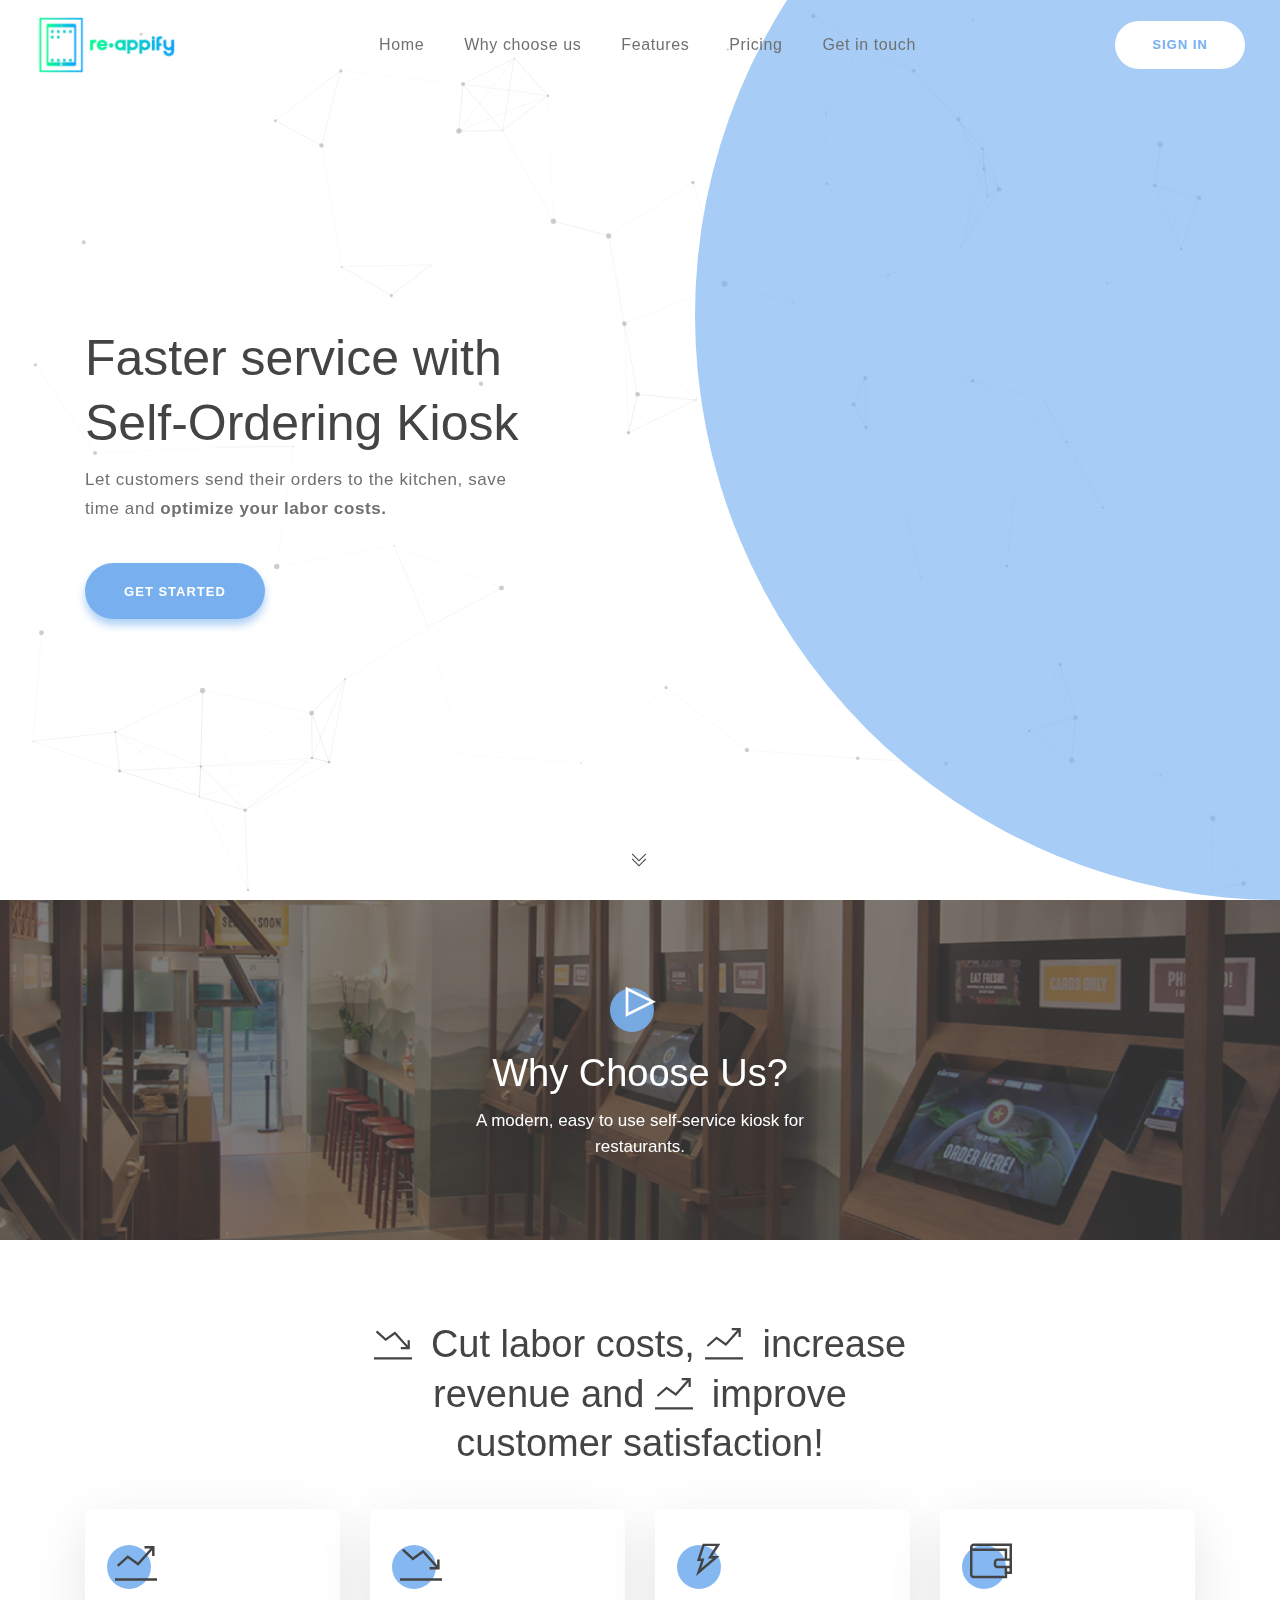
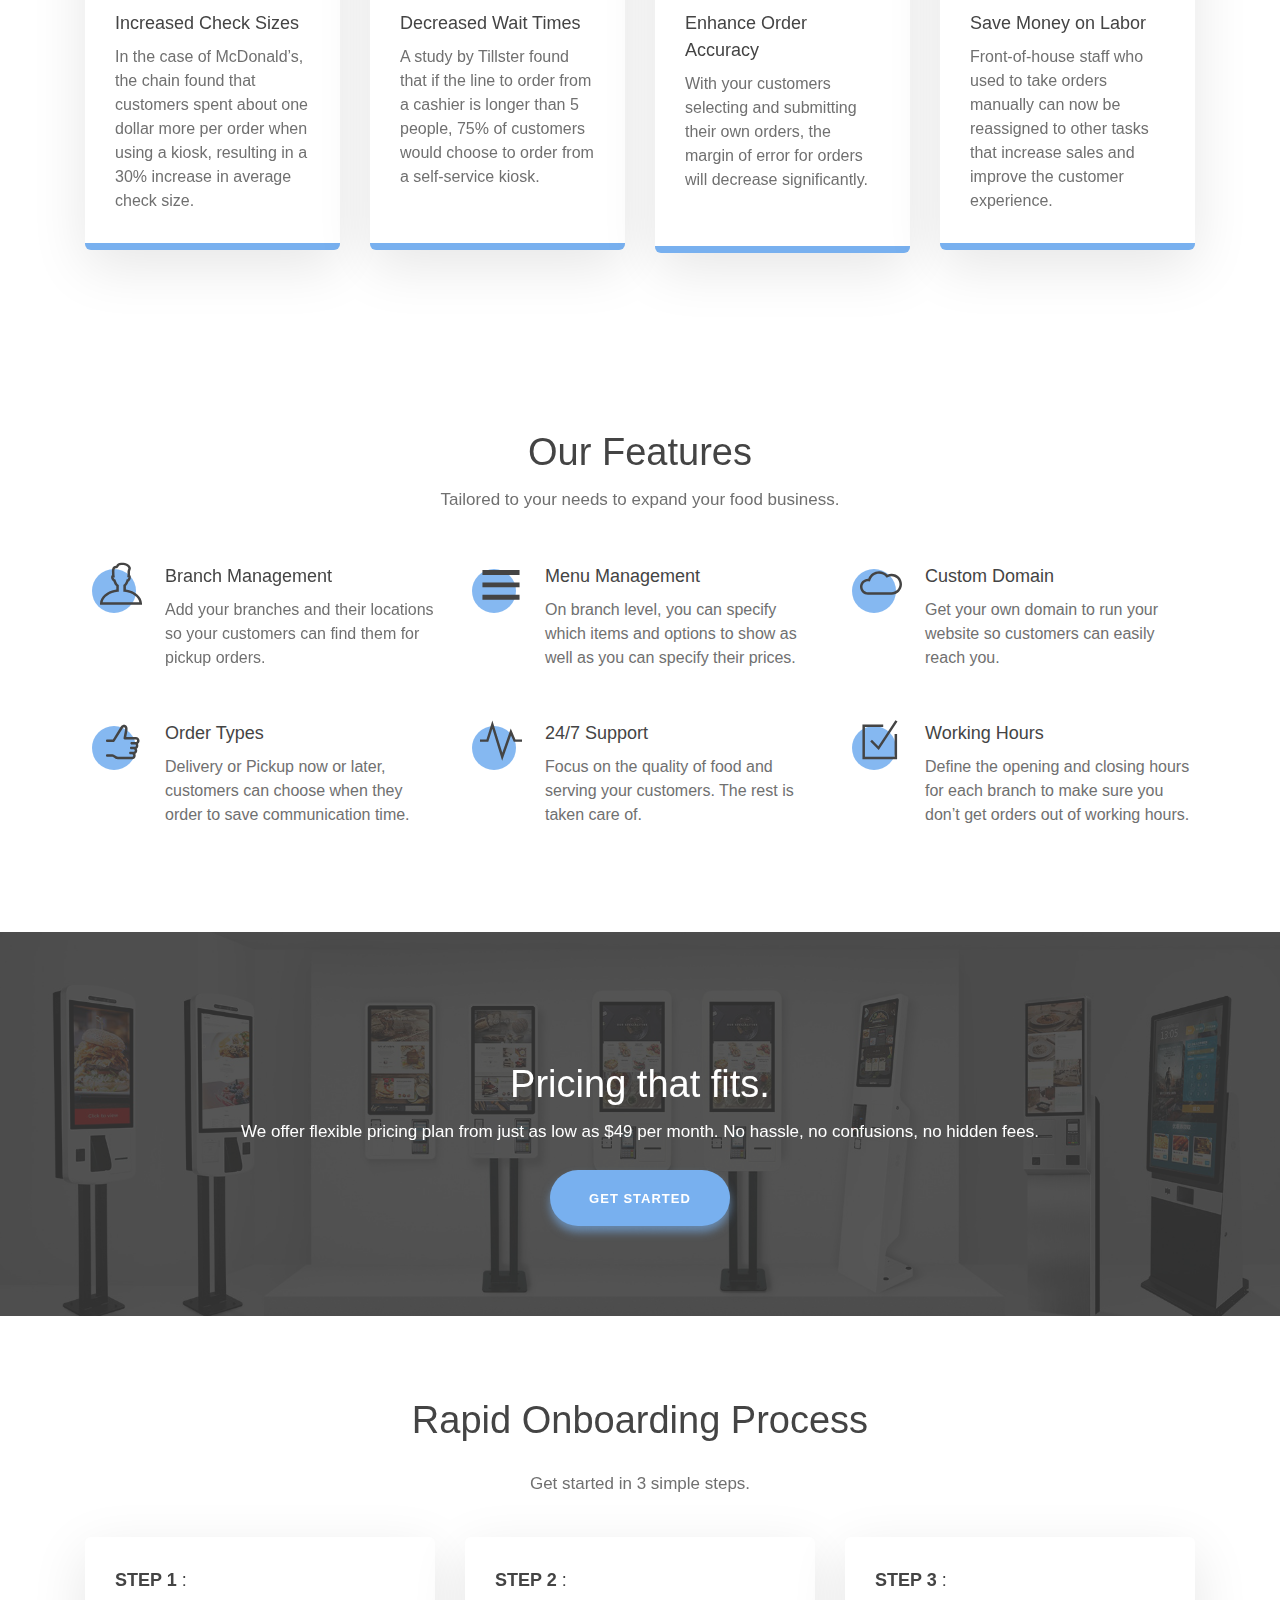
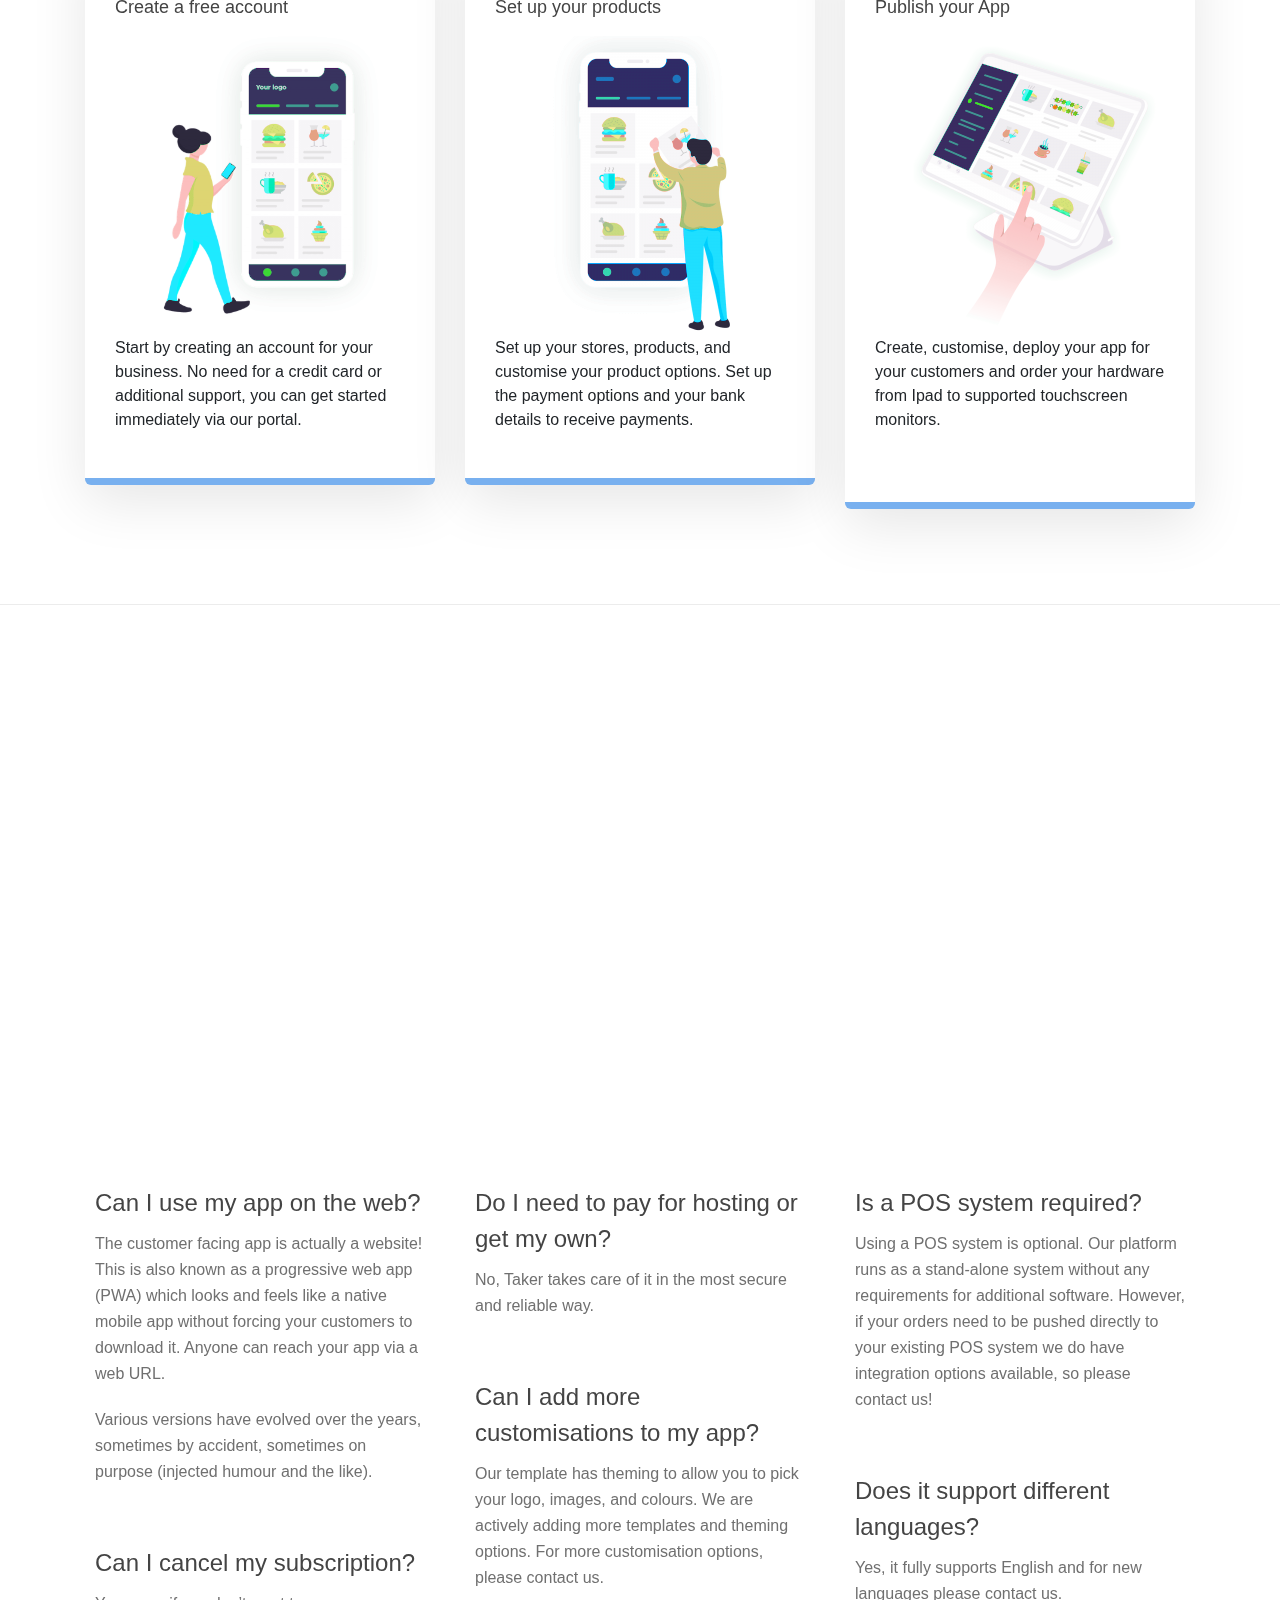
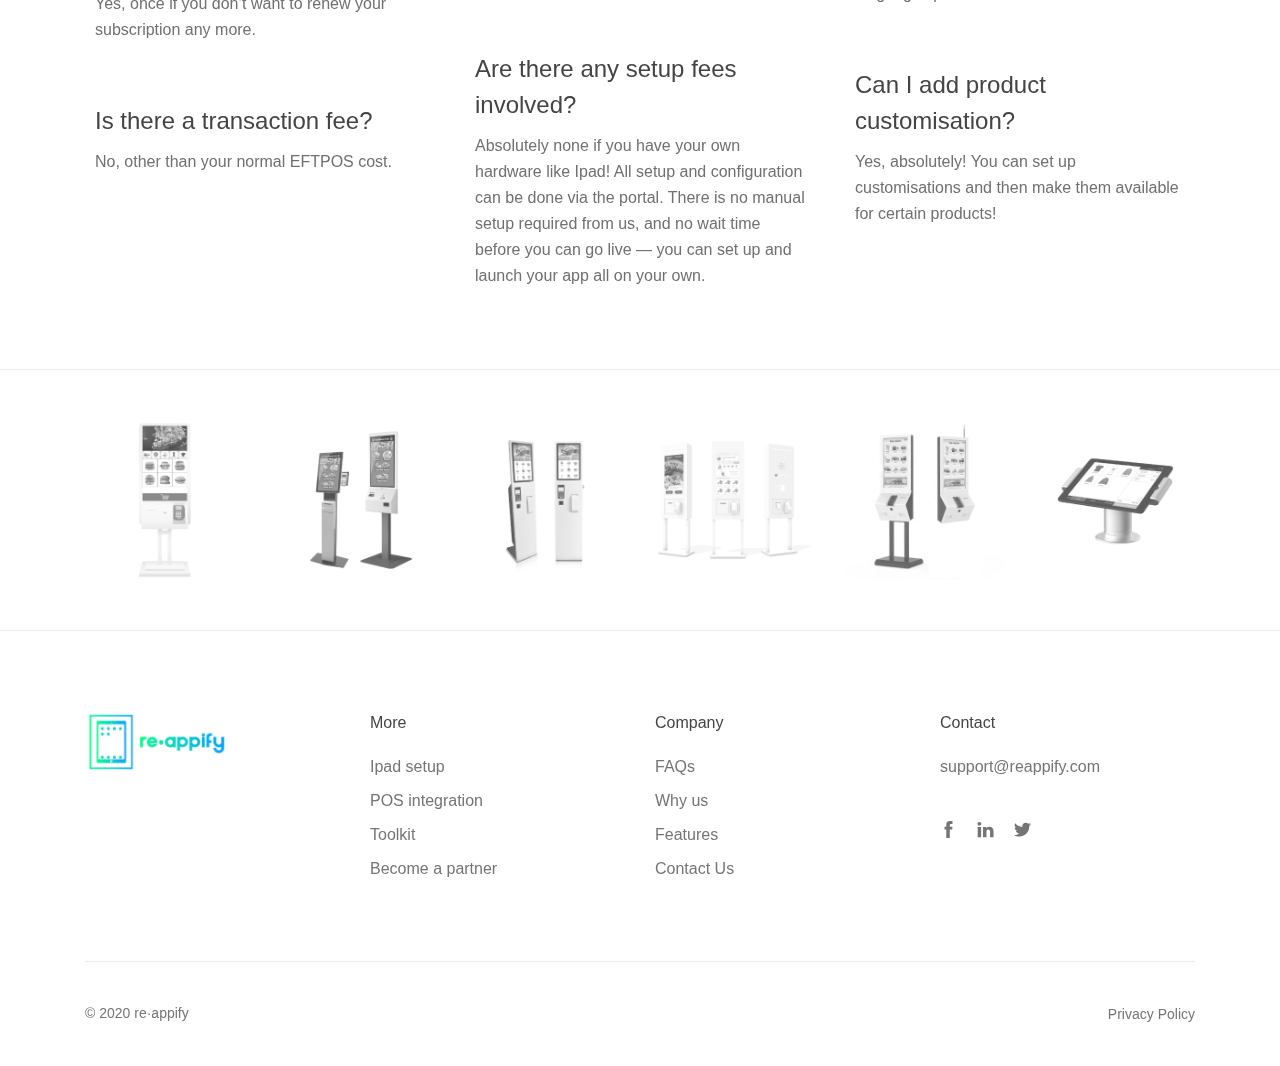
==== commit 7eff6721: "Update index.html" ====
--- a/index.html
+++ b/index.html
@@ -414,7 +414,7 @@
 	</section>
 	<!-- end faq -->
 <!-- partners -->
-	<div class="partners section--border-top">
+	<div class="partners section--border-bottom">
 		<div class="container">
 			<div class="row">
 				<div class="col-12">
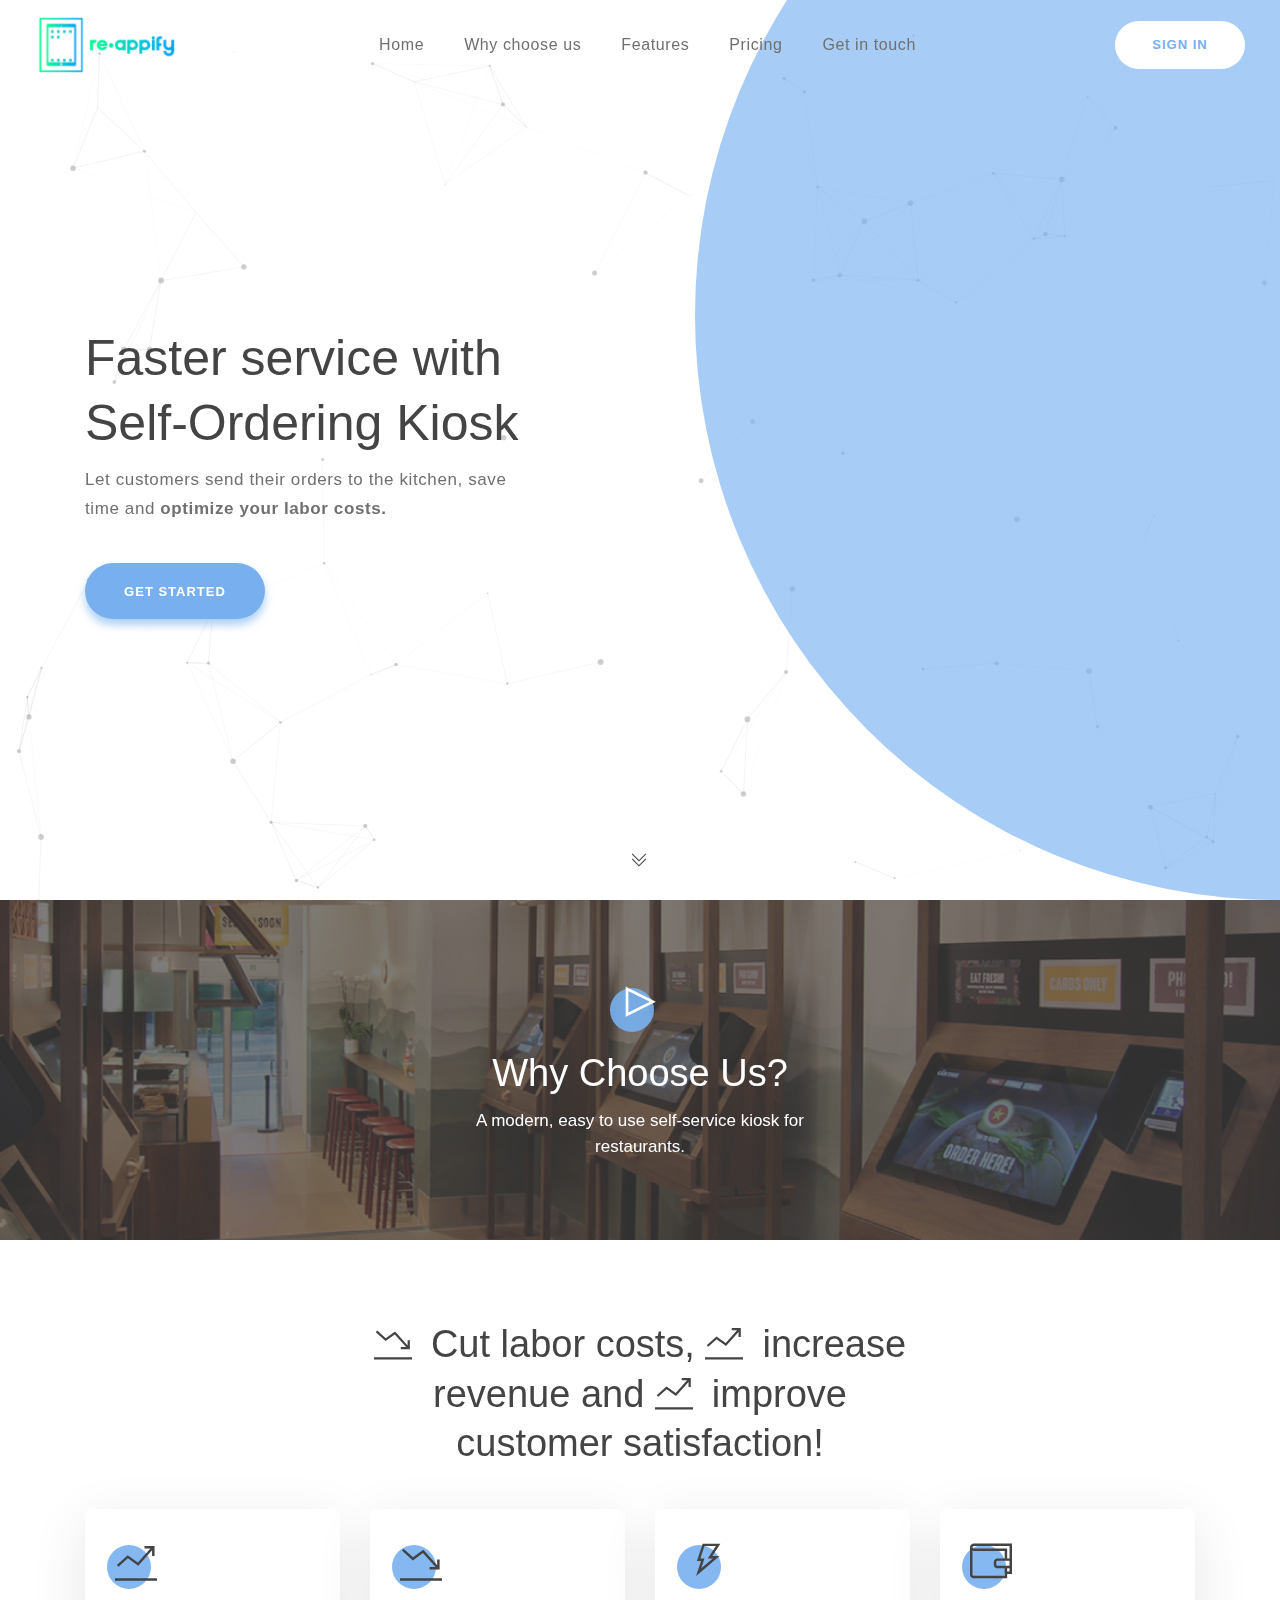
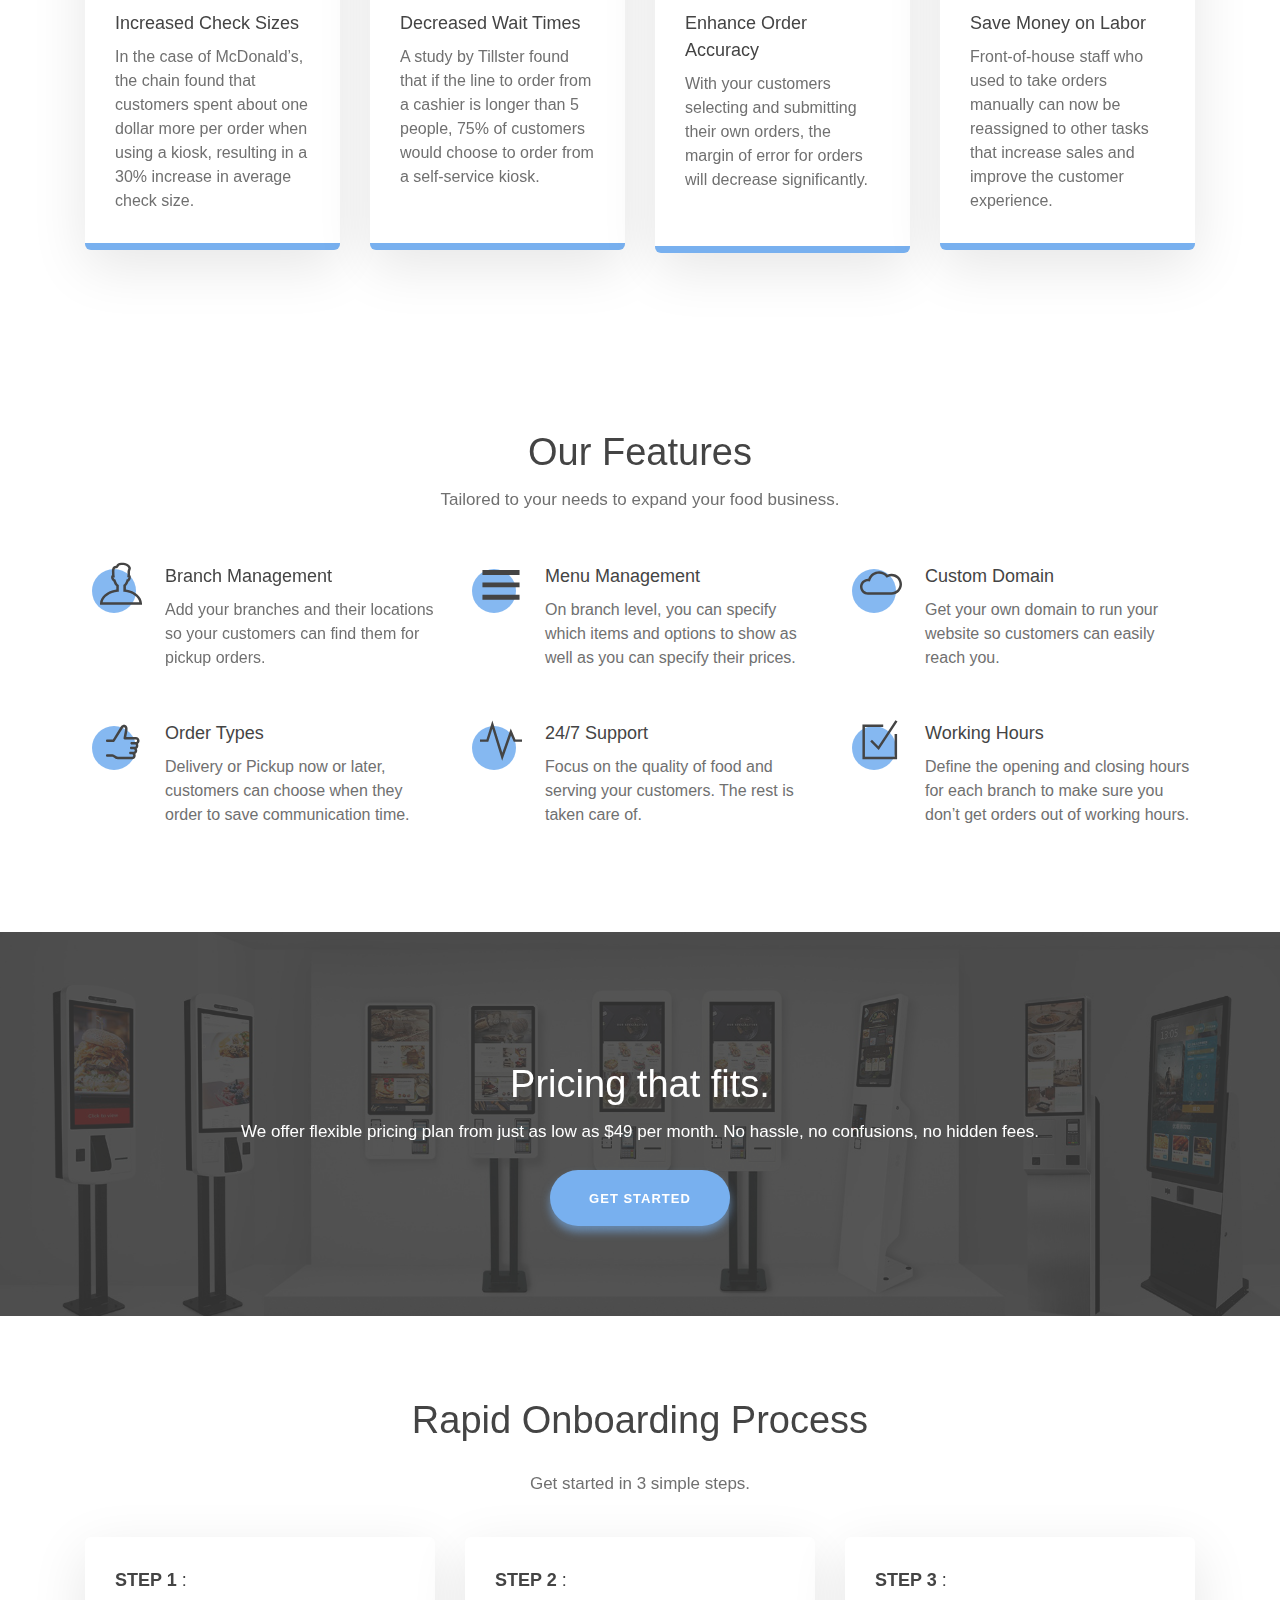
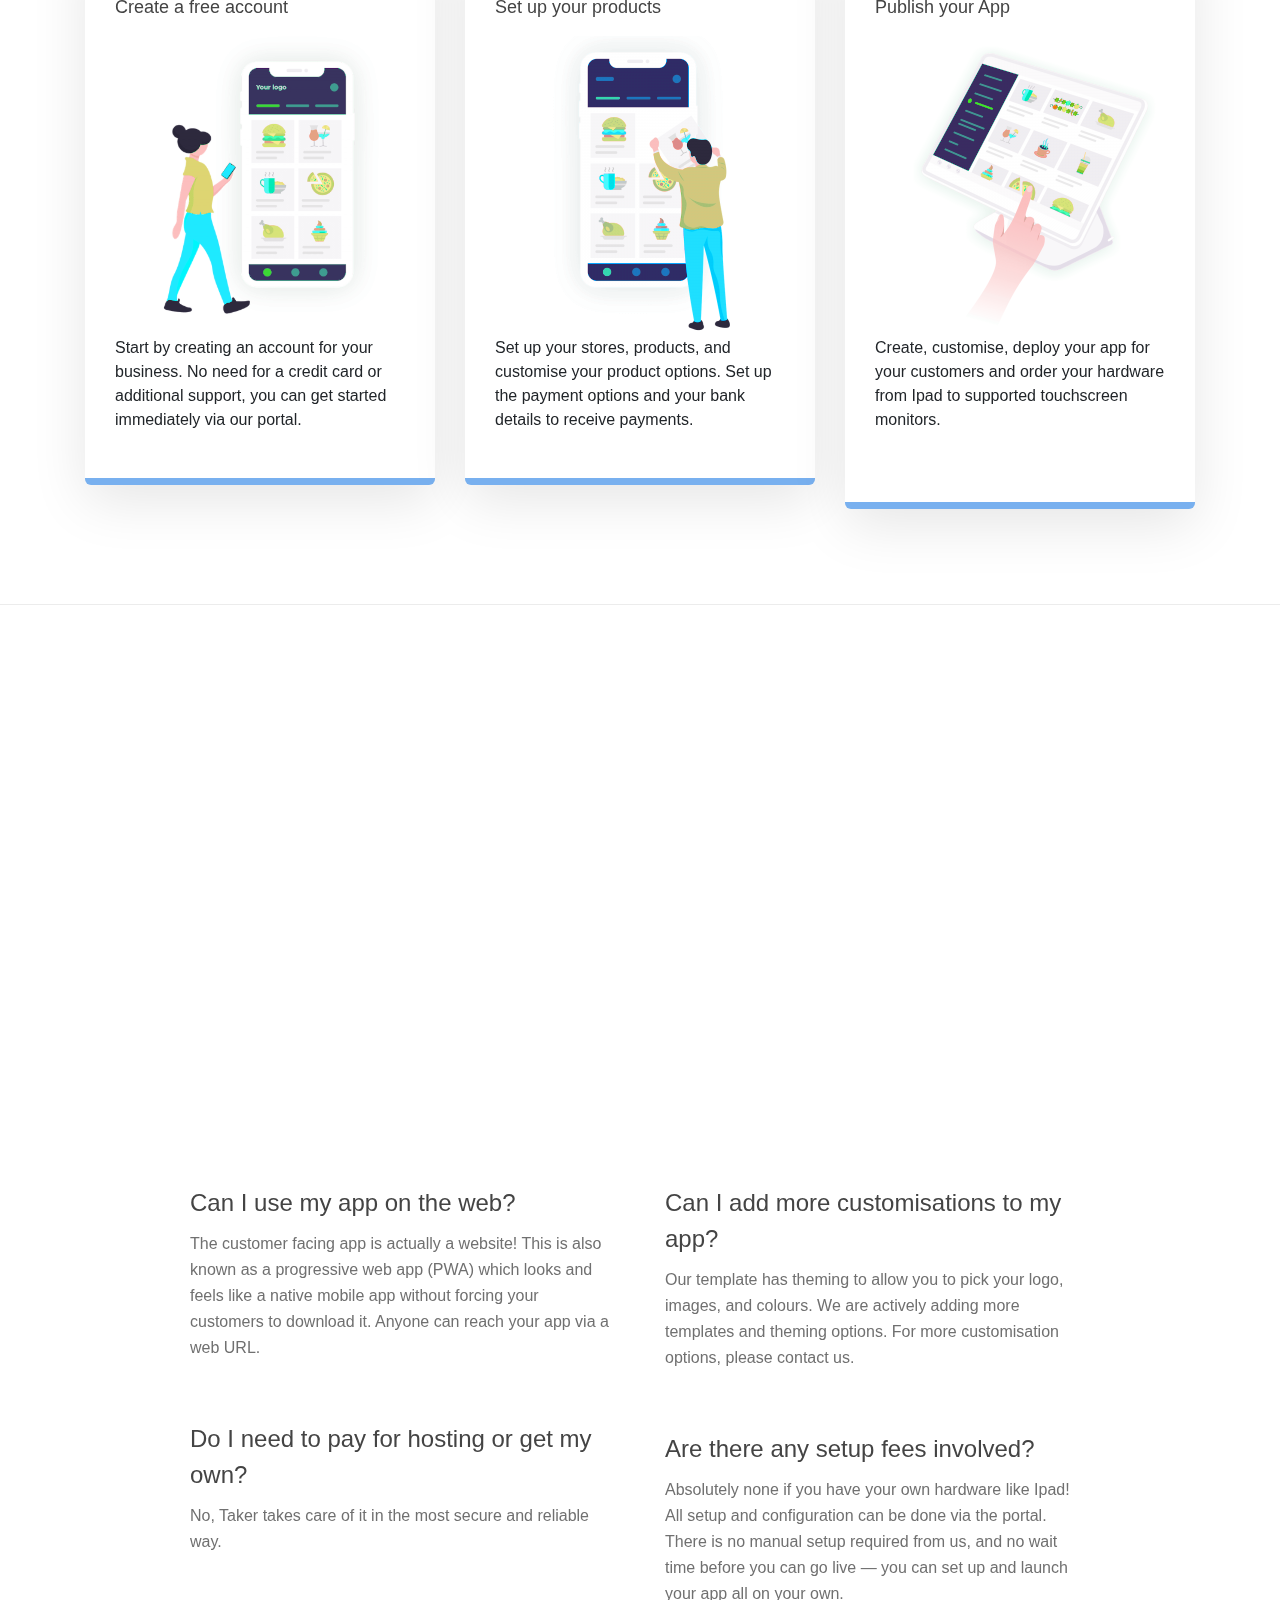
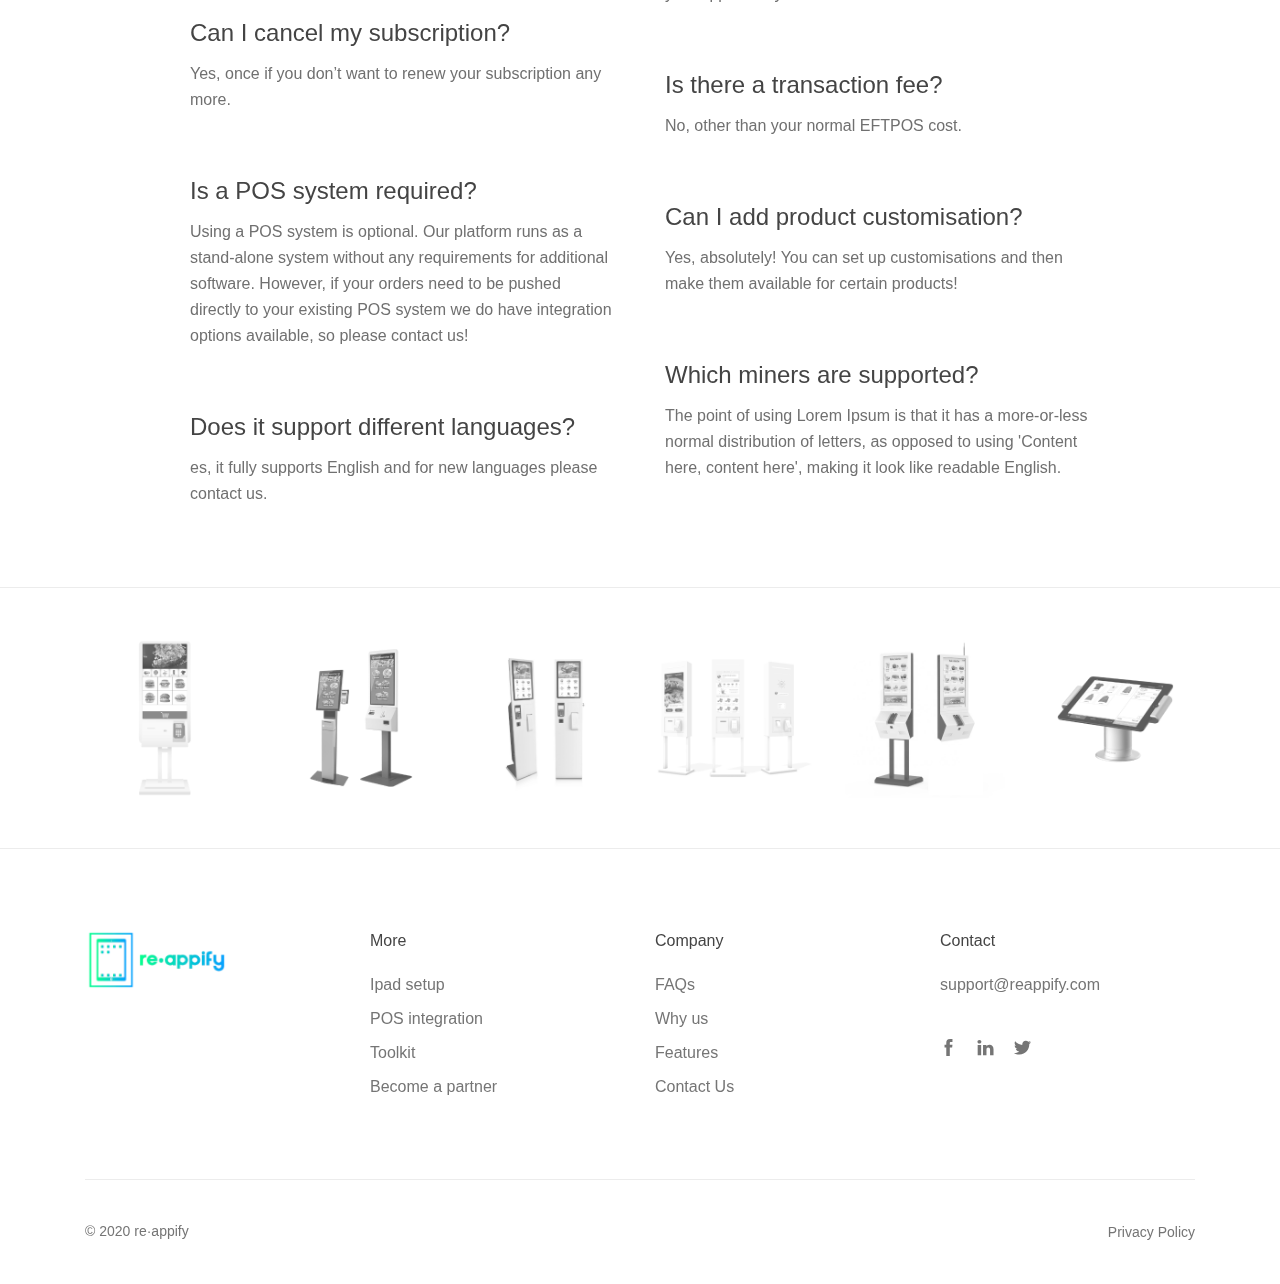
==== commit c922cb3e: "change faqs layout" ====
--- a/index.html
+++ b/index.html
@@ -350,69 +350,70 @@
     
     <div id='contact' class="typeform-widget" data-url="https://form.typeform.com/to/zDHct3p5?typeform-medium=embed-snippet" style="width: 100%; height: 500px;"></div> <script> (function() { var qs,js,q,s,d=document, gi=d.getElementById, ce=d.createElement, gt=d.getElementsByTagName, id="typef_orm", b="https://embed.typeform.com/"; if(!gi.call(d,id)) { js=ce.call(d,"script"); js.id=id; js.src=b+"embed.js"; q=gt.call(d,"script")[0]; q.parentNode.insertBefore(js,q) } })() </script>
 
-
-
 	<!-- faq -->
 	<section class="section section--border-bottom">
-		<div class="container" id='faqs'>
-			<div class="row">
-				<div class="col-12 col-md-6 col-xl-4">
+		<div class="container">
+			<div class="row">
+				<div class="col-12 col-md-6 col-xl-5 offset-xl-1">
 					<div class="faq">
 						<h3 class="faq__title">Can I use my app on the web?</h3>
 						<p class="faq__text">The customer facing app is actually a website! This is also known as a progressive web app (PWA) which looks and feels like a native mobile app without forcing your customers to download it. Anyone can reach your app via a web URL.</p>
-						<p class="faq__text">Various versions have evolved over the years, sometimes by accident, sometimes on purpose (injected humour and the like).</p>
-					</div>
-
-	
-<div class="faq">
+					
+					</div>
+
+					<div class="faq">
+						<h3 class="faq__title">Do I need to pay for hosting or get my own?</h3>
+						<p class="faq__text">No, Taker takes care of it in the most secure and reliable way.</p>
+					</div>
+
+					<div class="faq">
 						<h3 class="faq__title">Can I cancel my subscription?</h3>
 						<p class="faq__text">Yes, once if you don’t want to renew your subscription any more.</p>
 					</div>
+
+					<div class="faq">
+						<h3 class="faq__title">Is a POS system required?</h3>
+						<p class="faq__text">Using a POS system is optional. Our platform runs as a stand-alone system without any requirements for additional software. However, if your orders need to be pushed directly to your existing POS system we do have integration options available, so please contact us!</p>
+					</div>
+
+					<div class="faq">
+						<h3 class="faq__title">Does it support different languages?</h3>
+						<p class="faq__text">es, it fully supports English and for new languages please contact us.</p>
+					</div>
+				</div>
+
+				<div class="col-12 col-md-6 col-xl-5">
+					<div class="faq">
+						<h3 class="faq__title">Can I add more customisations to my app?</h3>
+						<p class="faq__text">Our template has theming to allow you to pick your logo, images, and colours. We are actively adding more templates and theming options. For more customisation options, please contact us.</p>
+					</div>
+
+					<div class="faq">
+						<h3 class="faq__title">Are there any setup fees involved?</h3>
+						<p class="faq__text">Absolutely none if you have your own hardware like Ipad! All setup and configuration can be done via the portal. There is no manual setup required from us, and no wait time before you can go live — you can set up and launch your app all on your own.</p>
+					</div>
+
 					<div class="faq">
 						<h3 class="faq__title">Is there a transaction fee?</h3>
 						<p class="faq__text">No, other than your normal EFTPOS cost.</p>
 					</div>
-				</div>
-
-				<div class="col-12 col-md-6 col-xl-4">
-		
-		<div class="faq">
-						<h3 class="faq__title">Do I need to pay for hosting or get my own?</h3>
-						<p class="faq__text">No, Taker takes care of it in the most secure and reliable way.</p>
-					</div>
-					<div class="faq">
-						<h3 class="faq__title">Can I add more customisations to my app?</h3>
-						<p class="faq__text">Our template has theming to allow you to pick your logo, images, and colours. We are actively adding more templates and theming options. For more customisation options, please contact us.</p>
-					</div>
-
-					<div class="faq">
-						<h3 class="faq__title">Are there any setup fees involved?</h3>
-						<p class="faq__text">Absolutely none if you have your own hardware like Ipad! All setup and configuration can be done via the portal. There is no manual setup required from us, and no wait time before you can go live — you can set up and launch your app all on your own.</p>
-					</div>
-				</div>
-
-				<div class="col-12 col-md-6 col-xl-4">
-					
-             				<div class="faq">
-						<h3 class="faq__title">Is a POS system required?</h3>
-						<p class="faq__text">Using a POS system is optional. Our platform runs as a stand-alone system without any requirements for additional software. However, if your orders need to be pushed directly to your existing POS system we do have integration options available, so please contact us!</p>
-					</div>       
-                    
-
-					<div class="faq">
-						<h3 class="faq__title">Does it support different languages?</h3>
-						<p class="faq__text">Yes, it fully supports English and for new languages please contact us.</p>
-					</div>
-			<div class="faq">
+
+					<div class="faq">
 						<h3 class="faq__title">Can I add product customisation?</h3>
 						<p class="faq__text">Yes, absolutely! You can set up customisations and then make them available for certain products!</p>
 					</div>
-			
+
+					<div class="faq">
+						<h3 class="faq__title">Which miners are supported?</h3>
+						<p class="faq__text">The point of using Lorem Ipsum is that it has a more-or-less normal distribution of letters, as opposed to using 'Content here, content here', making it look like readable English.</p>
+					</div>
 				</div>
 			</div>
 		</div>
 	</section>
 	<!-- end faq -->
+
+
 <!-- partners -->
 	<div class="partners section--border-bottom">
 		<div class="container">
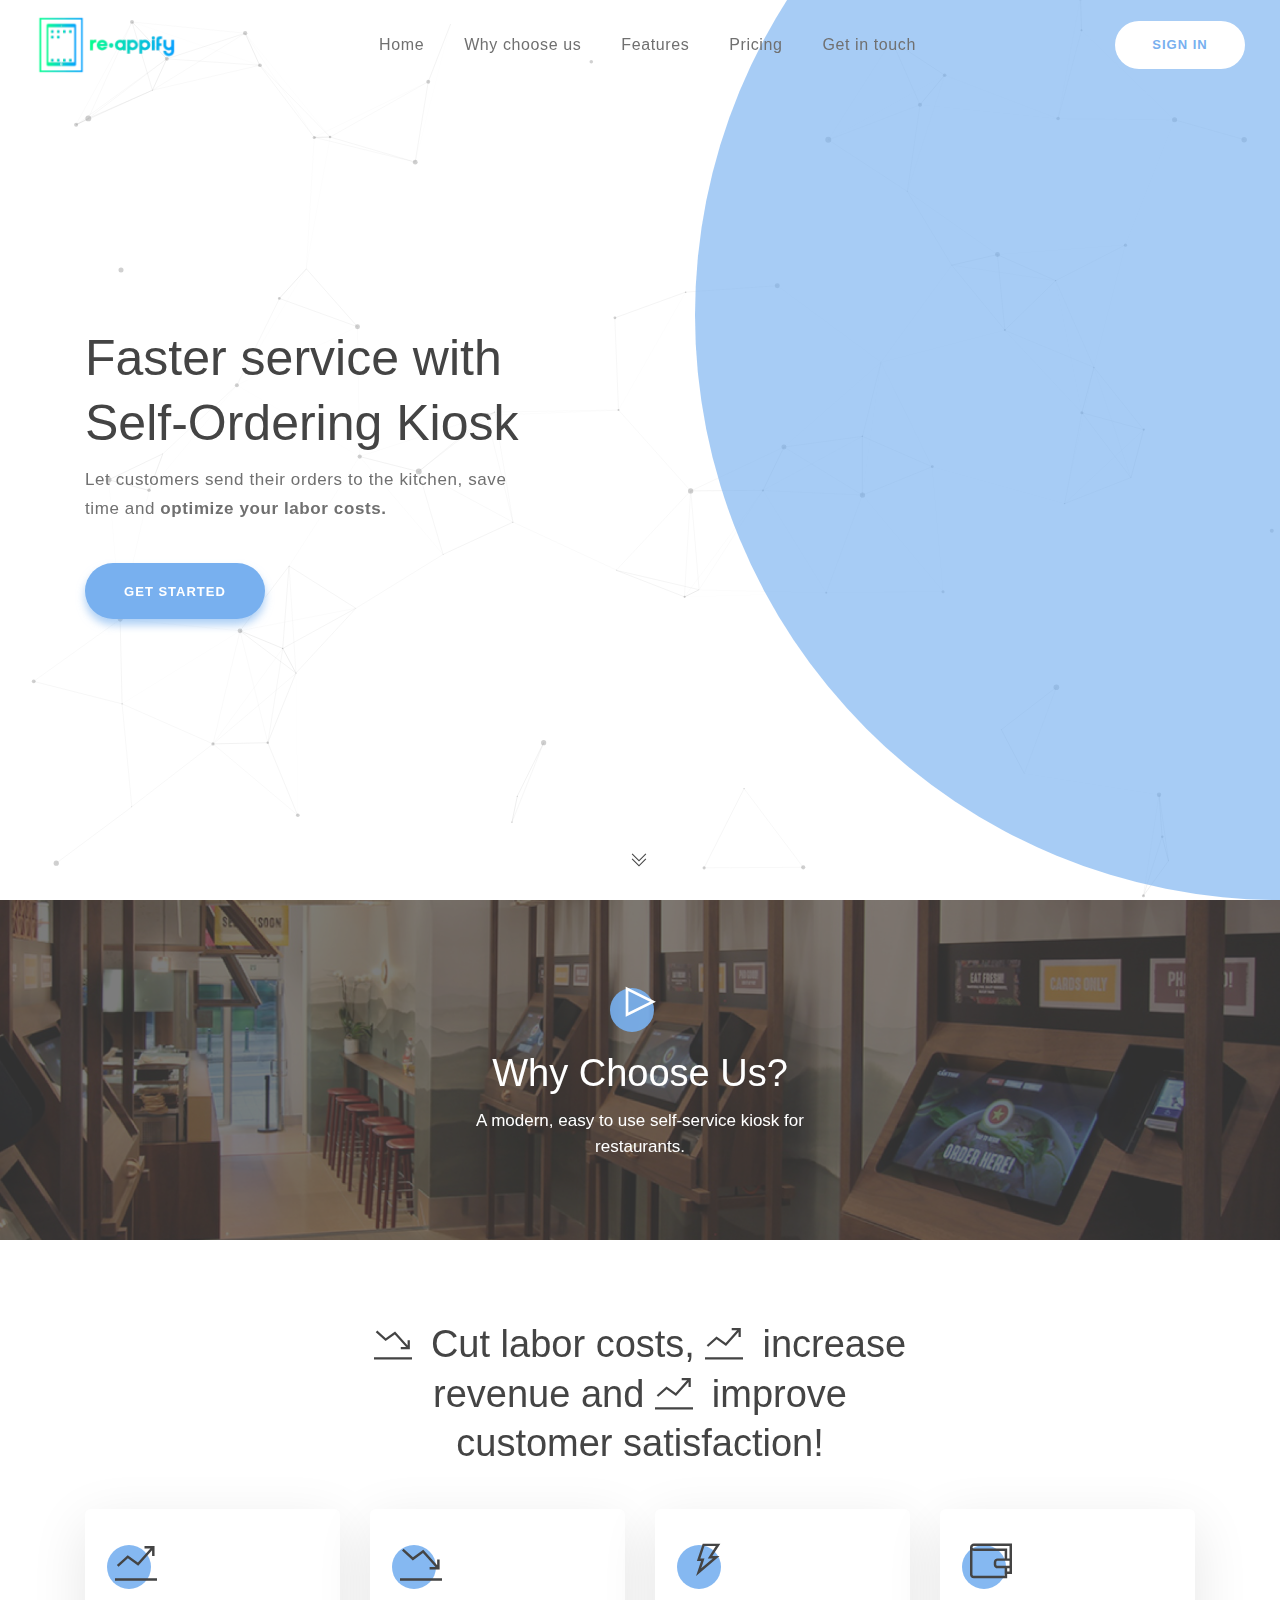
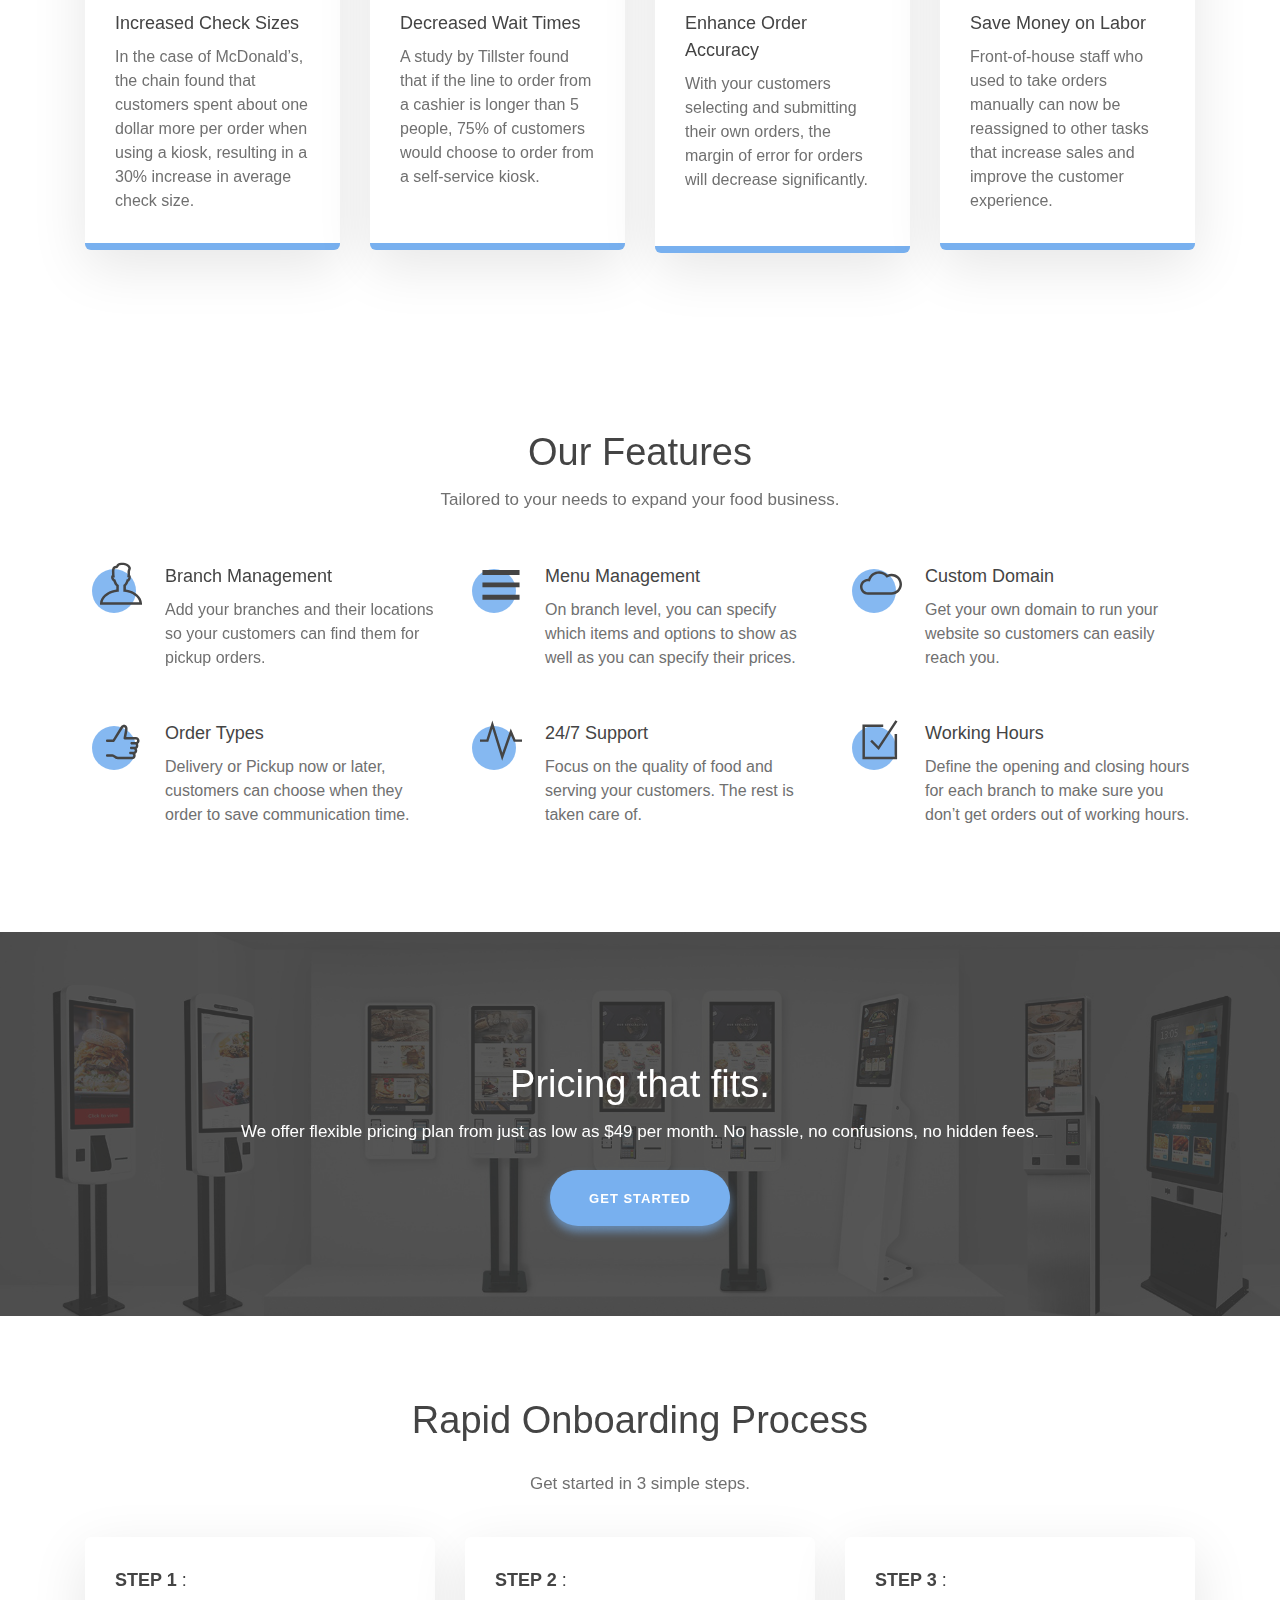
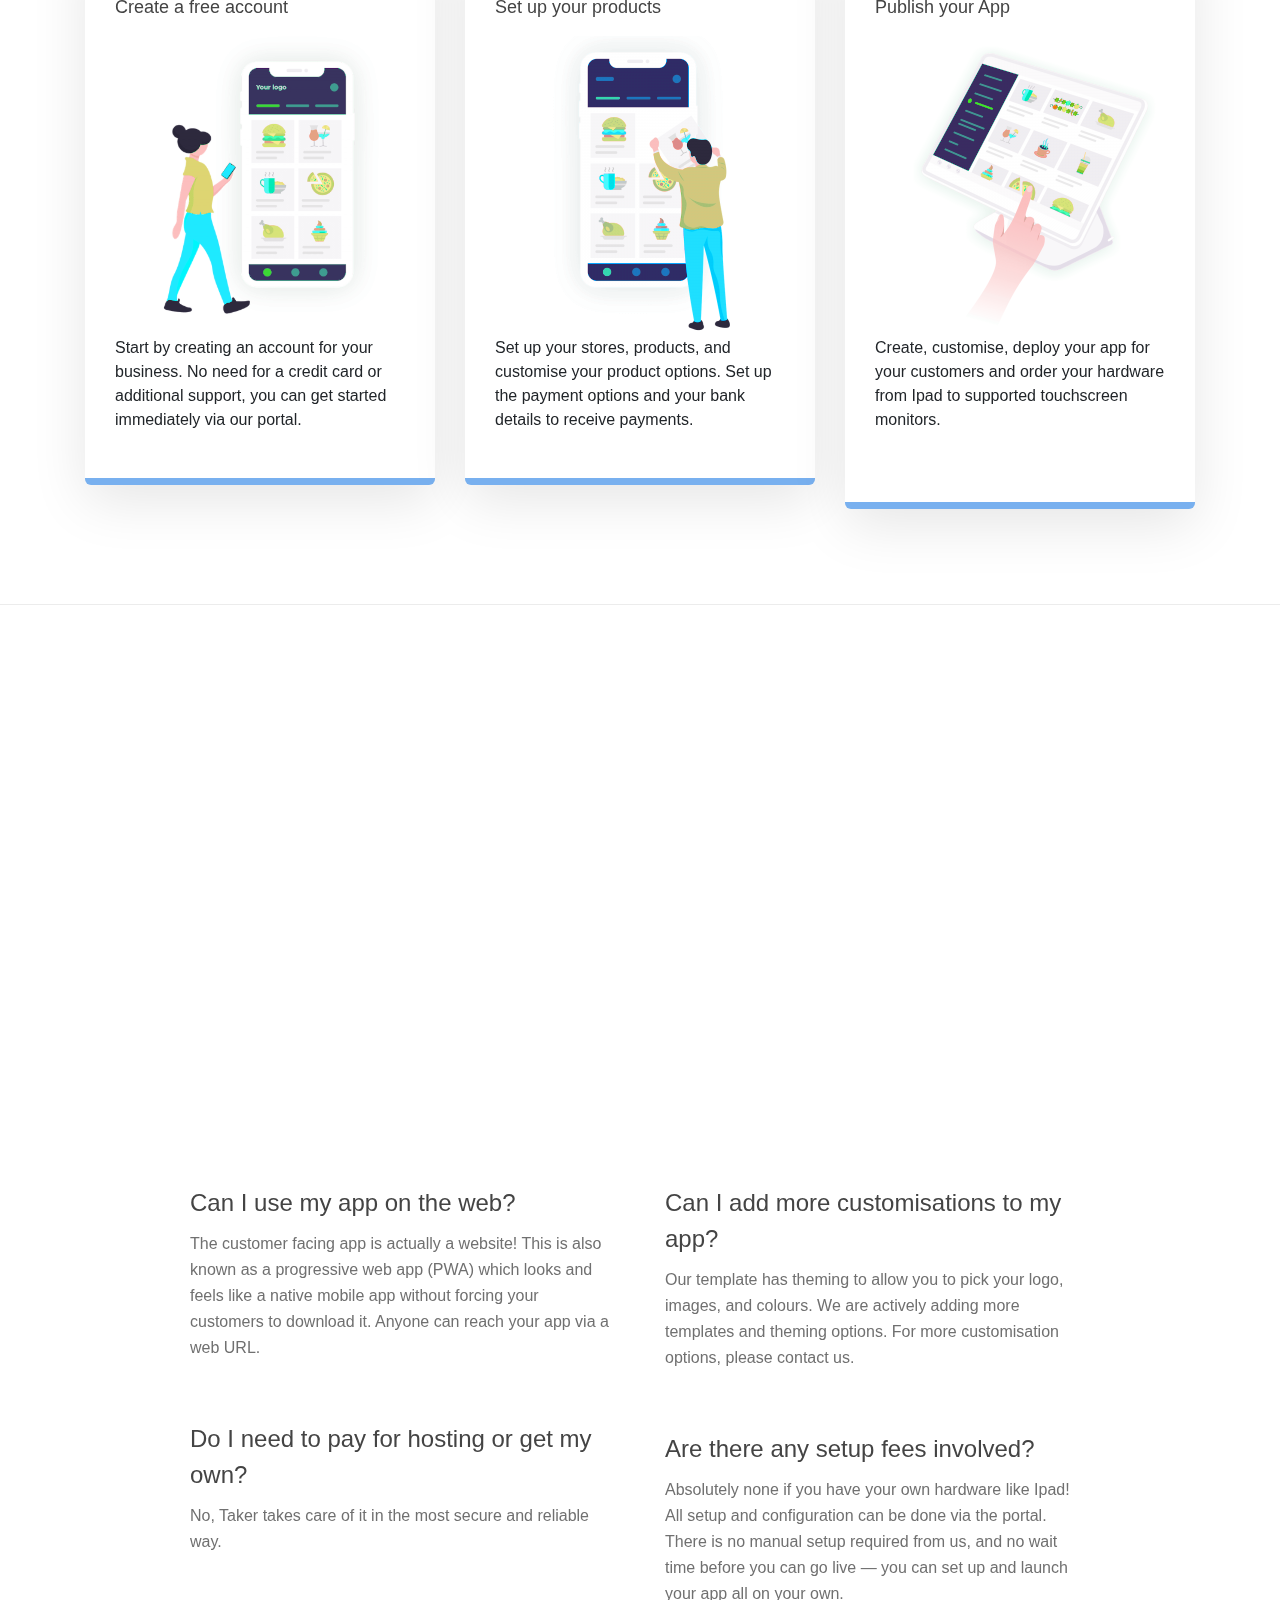
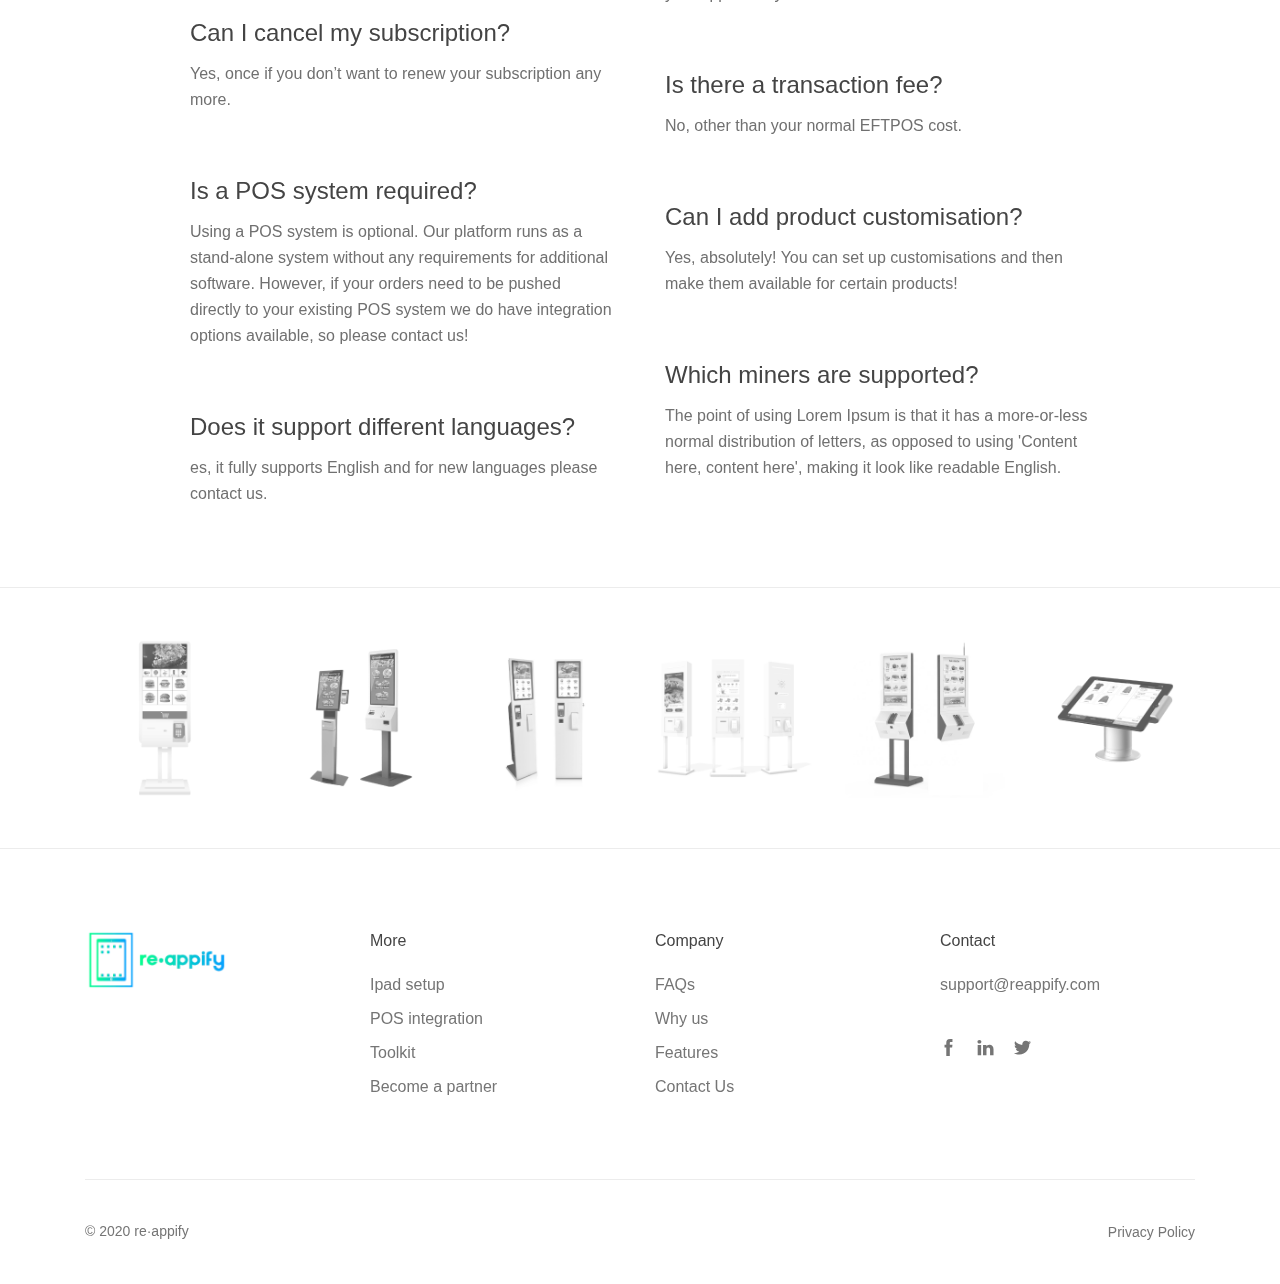
==== commit 994a04c6: "favicon edit" ====
--- a/index.html
+++ b/index.html
@@ -15,22 +15,12 @@
 	<link rel="stylesheet" href="css/main.css">
 
 	<!-- Favicons -->
-<link rel="apple-touch-icon" sizes="57x57" href="img/favicon/apple-icon-57x57.png">
-<link rel="apple-touch-icon" sizes="60x60" href="img/favicon/apple-icon-60x60.png">
-<link rel="apple-touch-icon" sizes="72x72" href="img/favicon/apple-icon-72x72.png">
-<link rel="apple-touch-icon" sizes="76x76" href="img/favicon/apple-icon-76x76.png">
-<link rel="apple-touch-icon" sizes="114x114" href="img/favicon/apple-icon-114x114.png">
-<link rel="apple-touch-icon" sizes="120x120" href="img/favicon/apple-icon-120x120.png">
-<link rel="apple-touch-icon" sizes="144x144" href="img/favicon/apple-icon-144x144.png">
-<link rel="apple-touch-icon" sizes="152x152" href="img/favicon/apple-icon-152x152.png">
-<link rel="apple-touch-icon" sizes="180x180" href="img/favicon/apple-icon-180x180.png">
-<link rel="icon" type="image/png" sizes="192x192"  href="img/favicon/android-icon-192x192.png">
+<link rel="apple-touch-icon" sizes="180x180" href="img/favicon/apple-touch-icon.png">
 <link rel="icon" type="image/png" sizes="32x32" href="img/favicon/favicon-32x32.png">
-<link rel="icon" type="image/png" sizes="96x96" href="img/favicon/favicon-96x96.png">
 <link rel="icon" type="image/png" sizes="16x16" href="img/favicon/favicon-16x16.png">
-<link rel="manifest" href="img/favicon/manifest.json">
-<meta name="msapplication-TileColor" content="#ffffff">
-<meta name="msapplication-TileImage" content="img/favicon/ms-icon-144x144.png">
+<link rel="manifest" href="img/favicon/site.webmanifest">
+<link rel="mask-icon" href="img/favicon/safari-pinned-tab.svg" color="#5bbad5">
+<meta name="msapplication-TileColor" content="#da532c">
 <meta name="theme-color" content="#ffffff">
 
 	<meta name="description" content="">
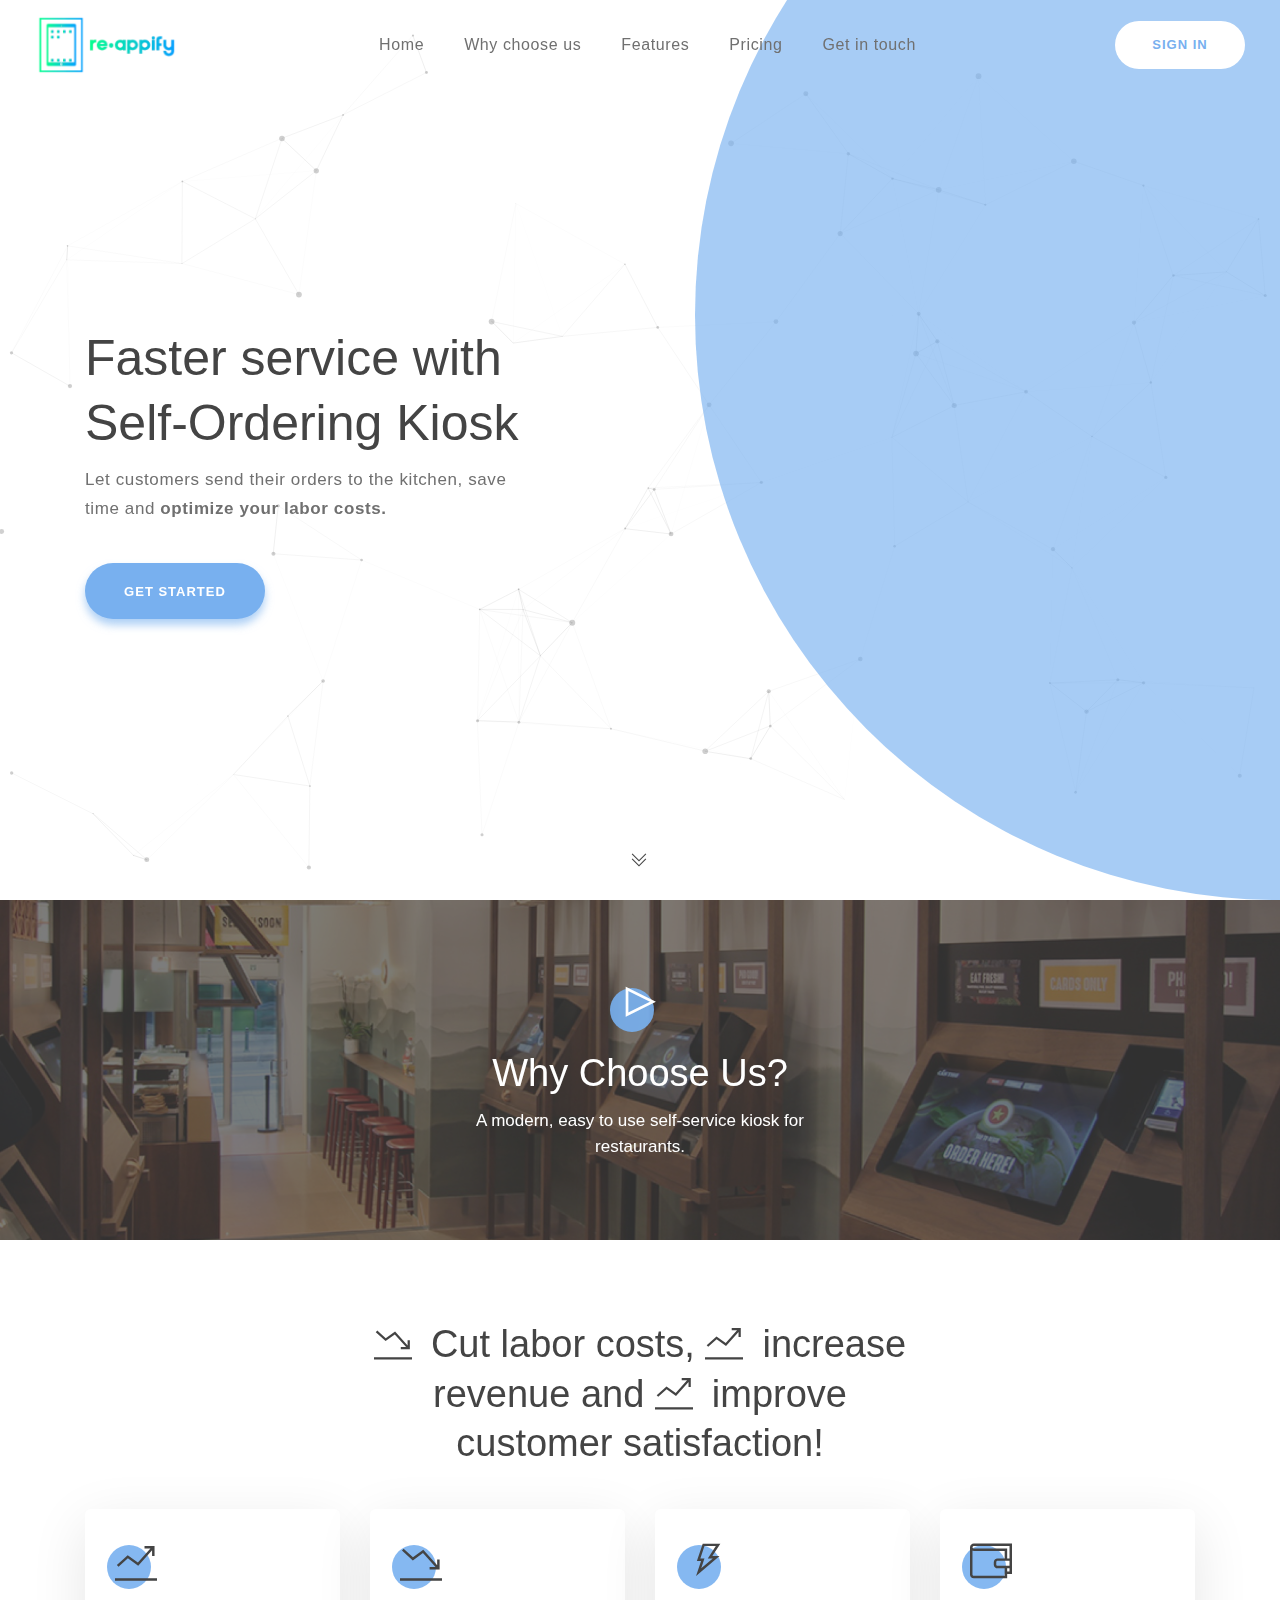
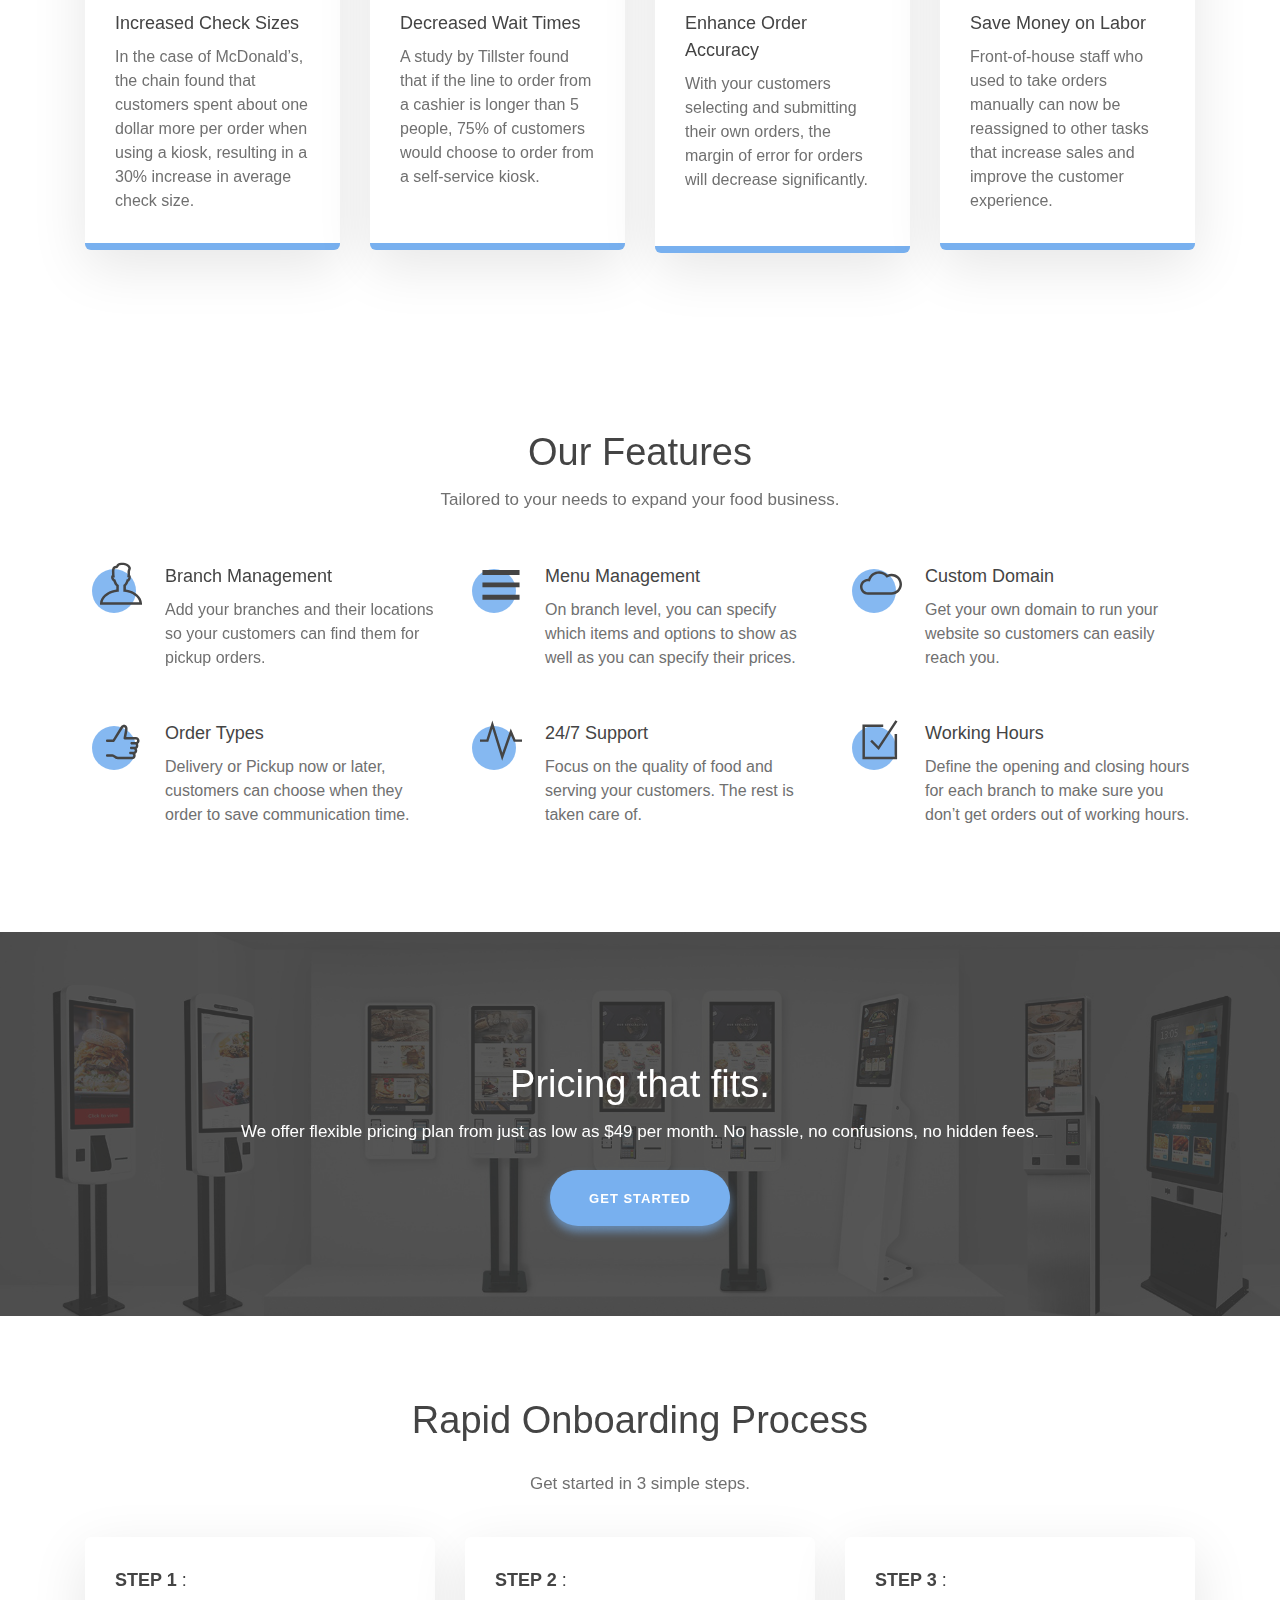
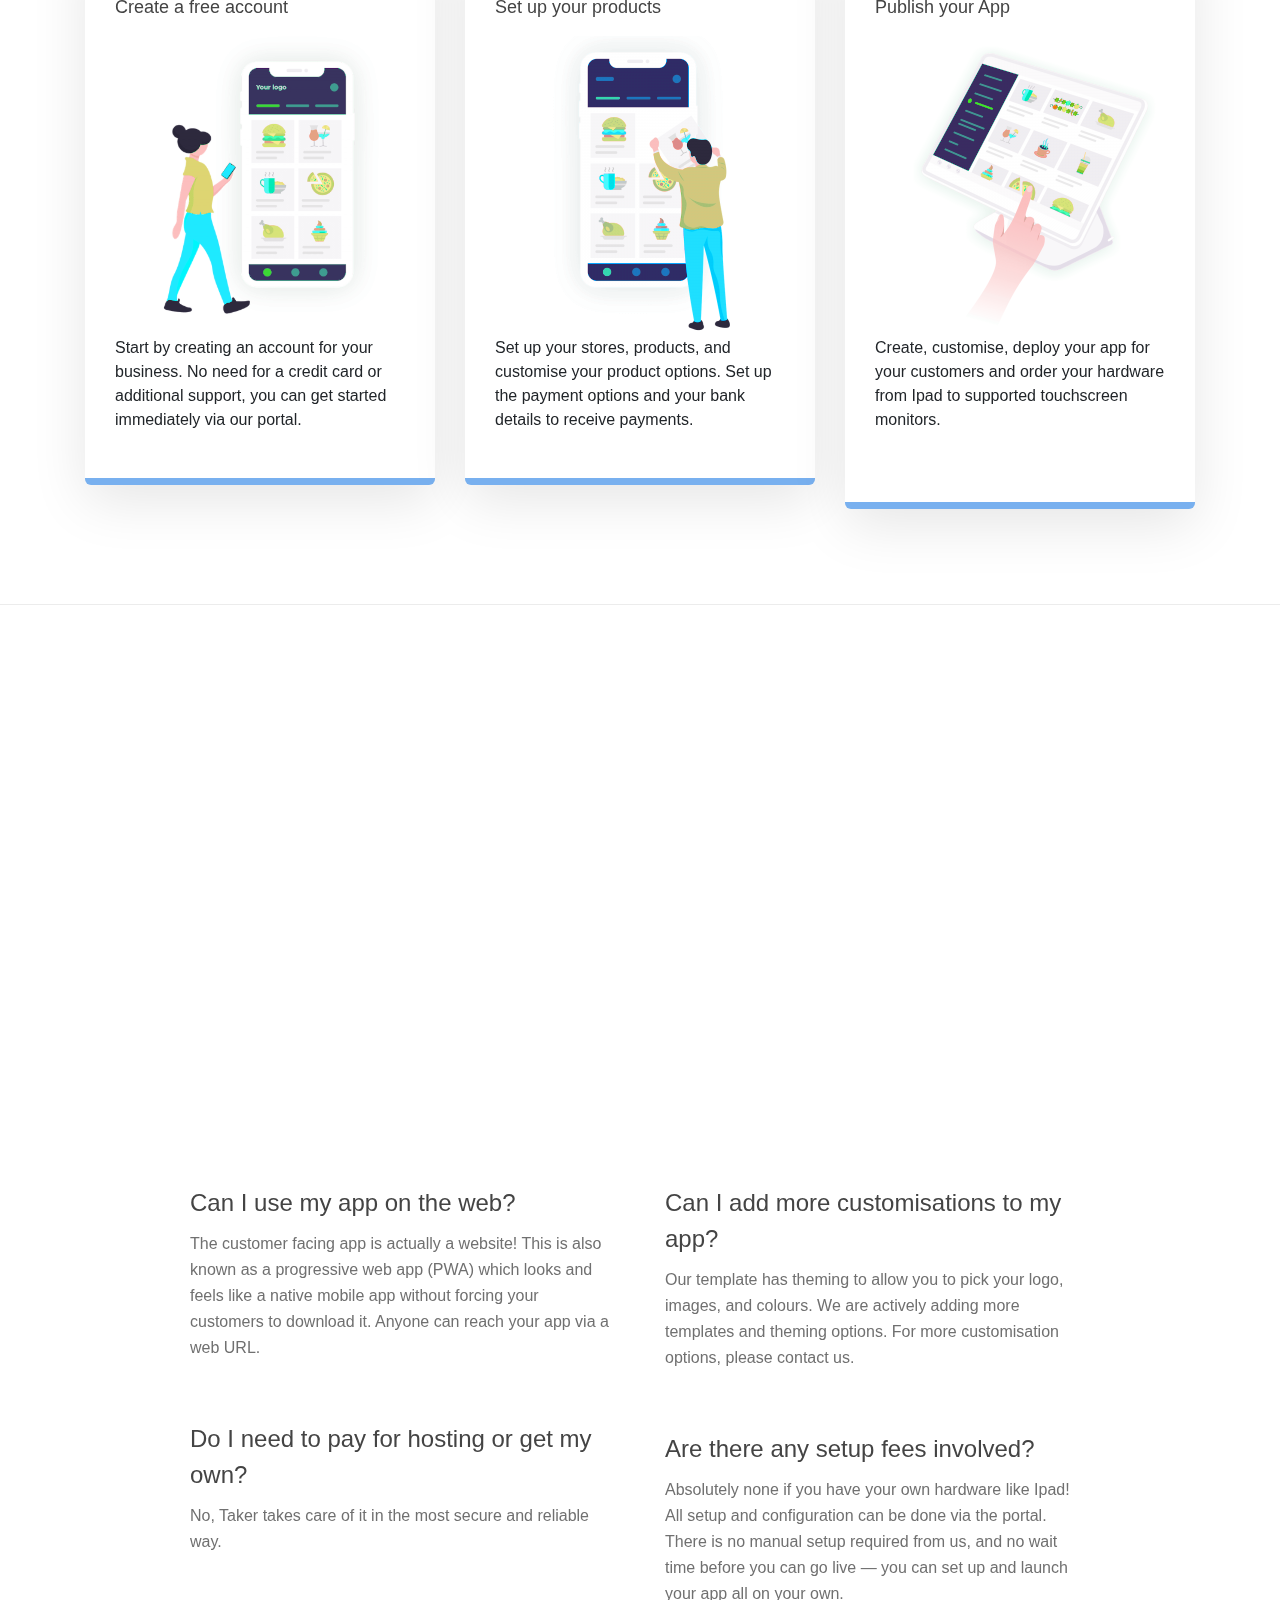
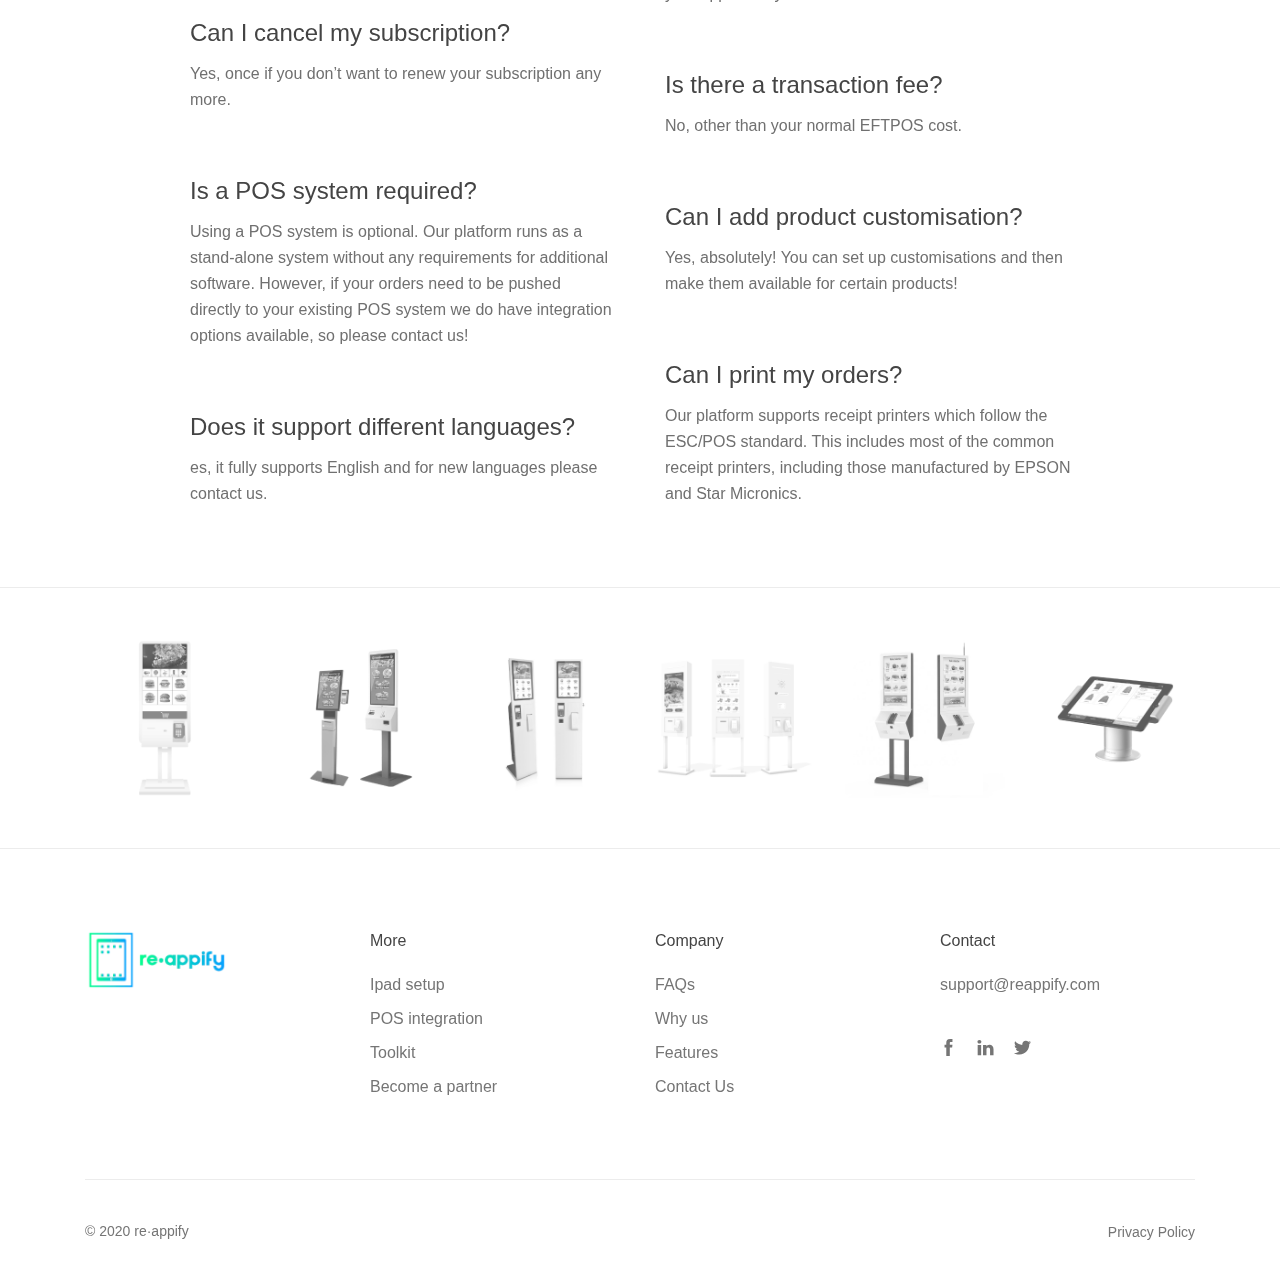
==== commit 0f80d4d7: "Update index.html" ====
--- a/index.html
+++ b/index.html
@@ -394,8 +394,8 @@
 					</div>
 
 					<div class="faq">
-						<h3 class="faq__title">Which miners are supported?</h3>
-						<p class="faq__text">The point of using Lorem Ipsum is that it has a more-or-less normal distribution of letters, as opposed to using 'Content here, content here', making it look like readable English.</p>
+						<h3 class="faq__title">Can I print my orders?</h3>
+						<p class="faq__text">Our platform supports receipt printers which follow the ESC/POS standard. This includes most of the common receipt printers, including those manufactured by EPSON and Star Micronics.</p>
 					</div>
 				</div>
 			</div>
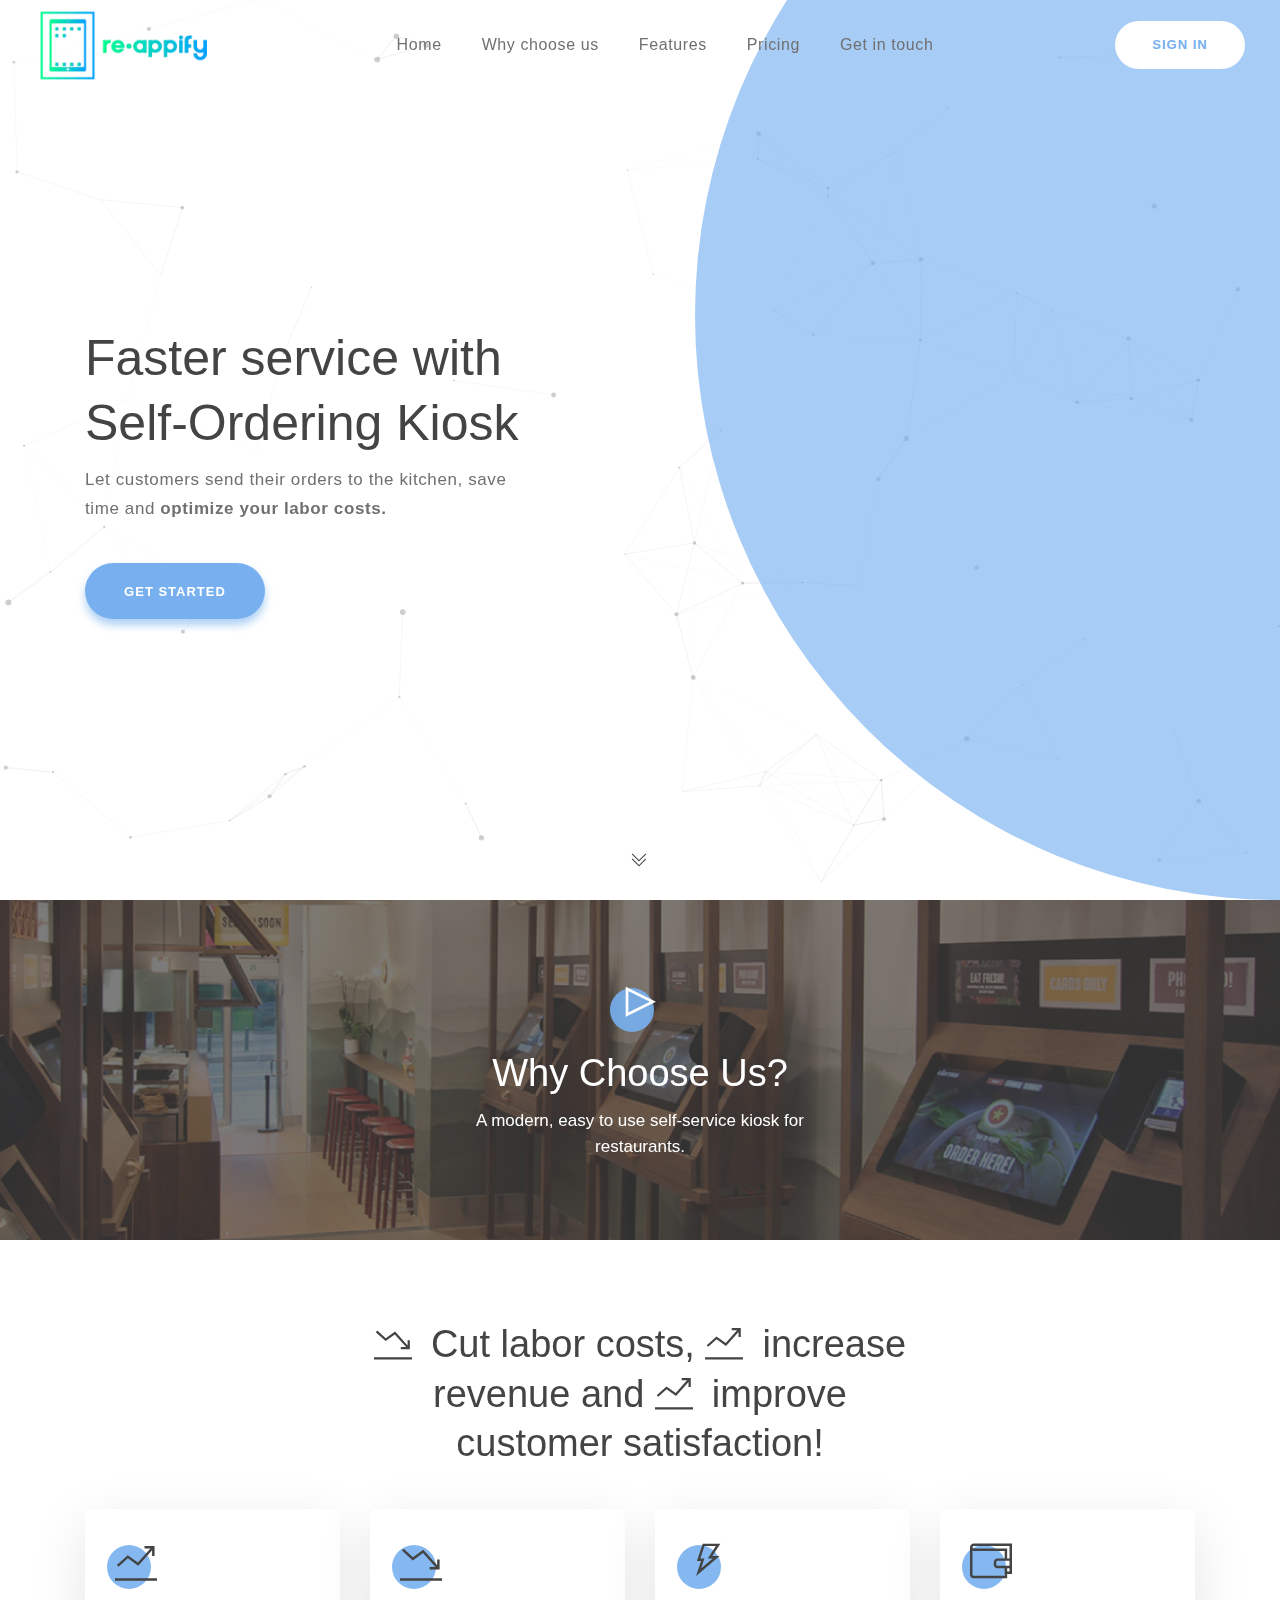
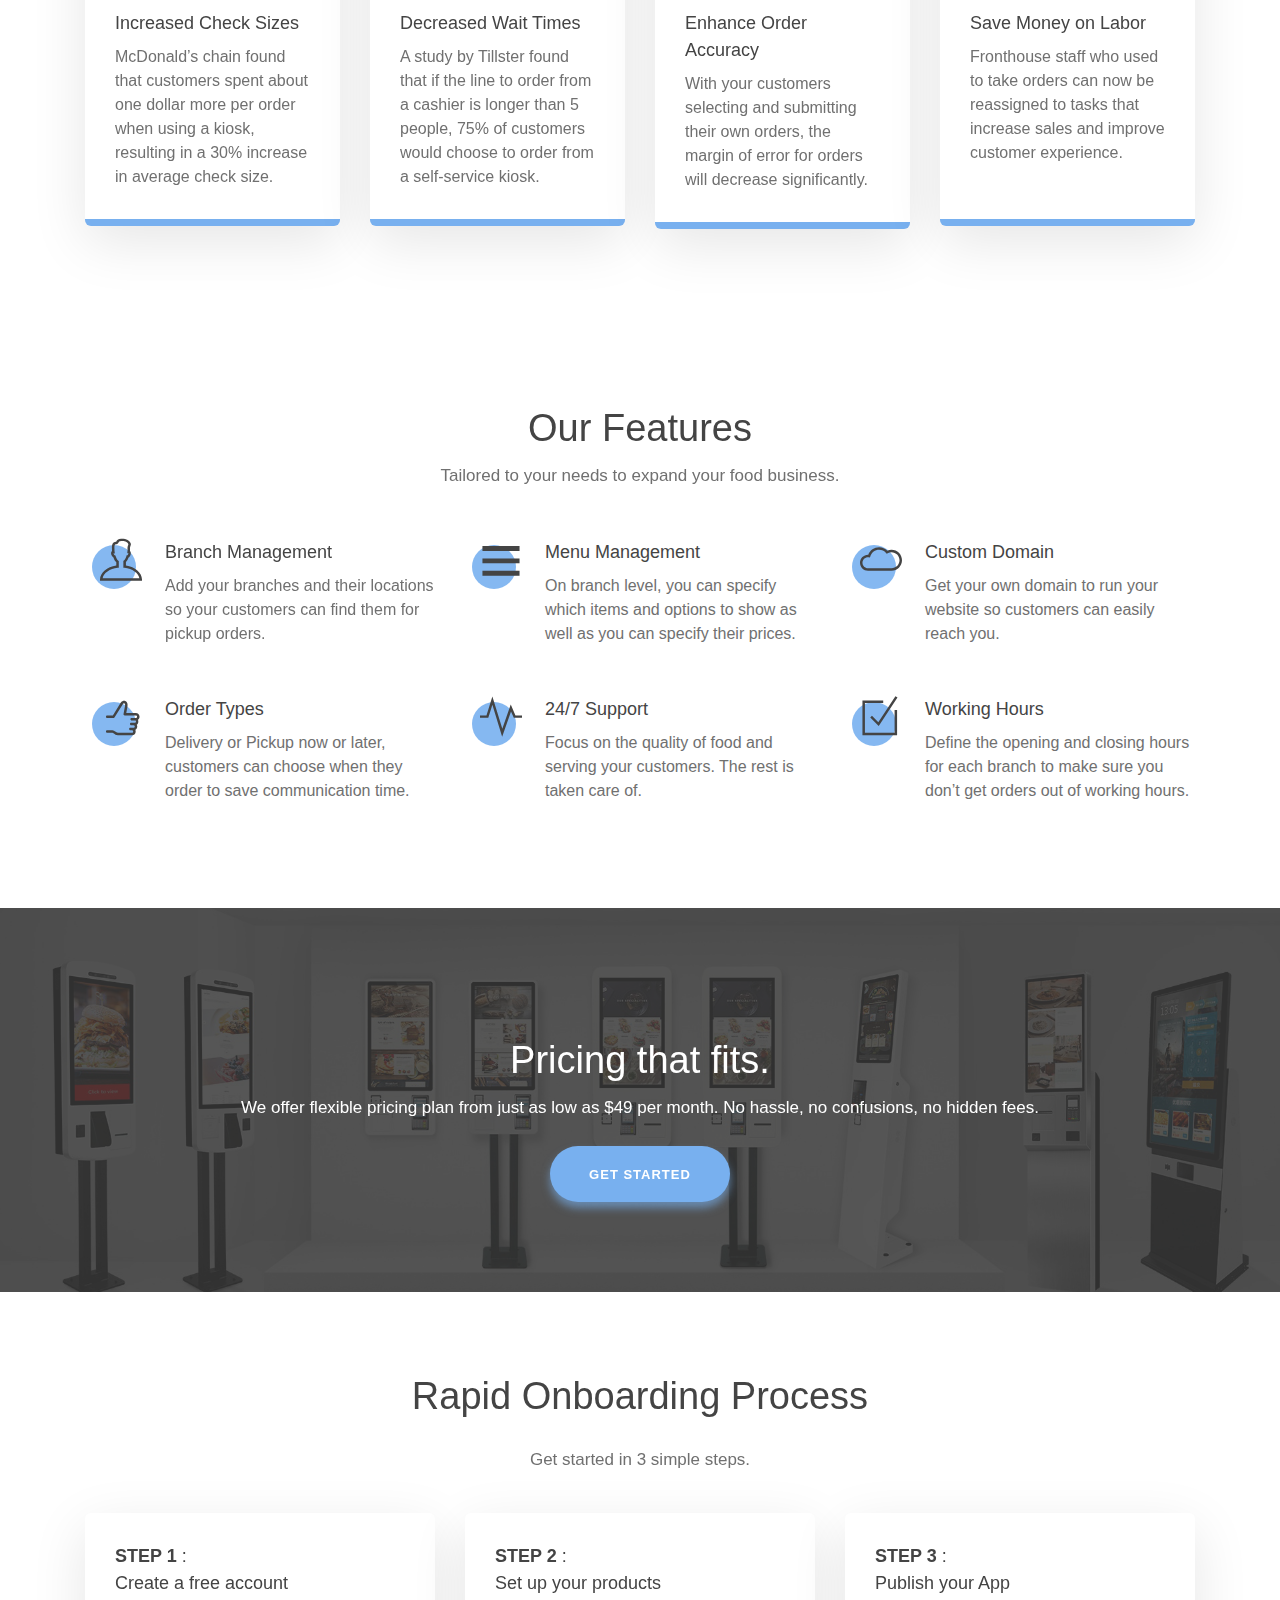
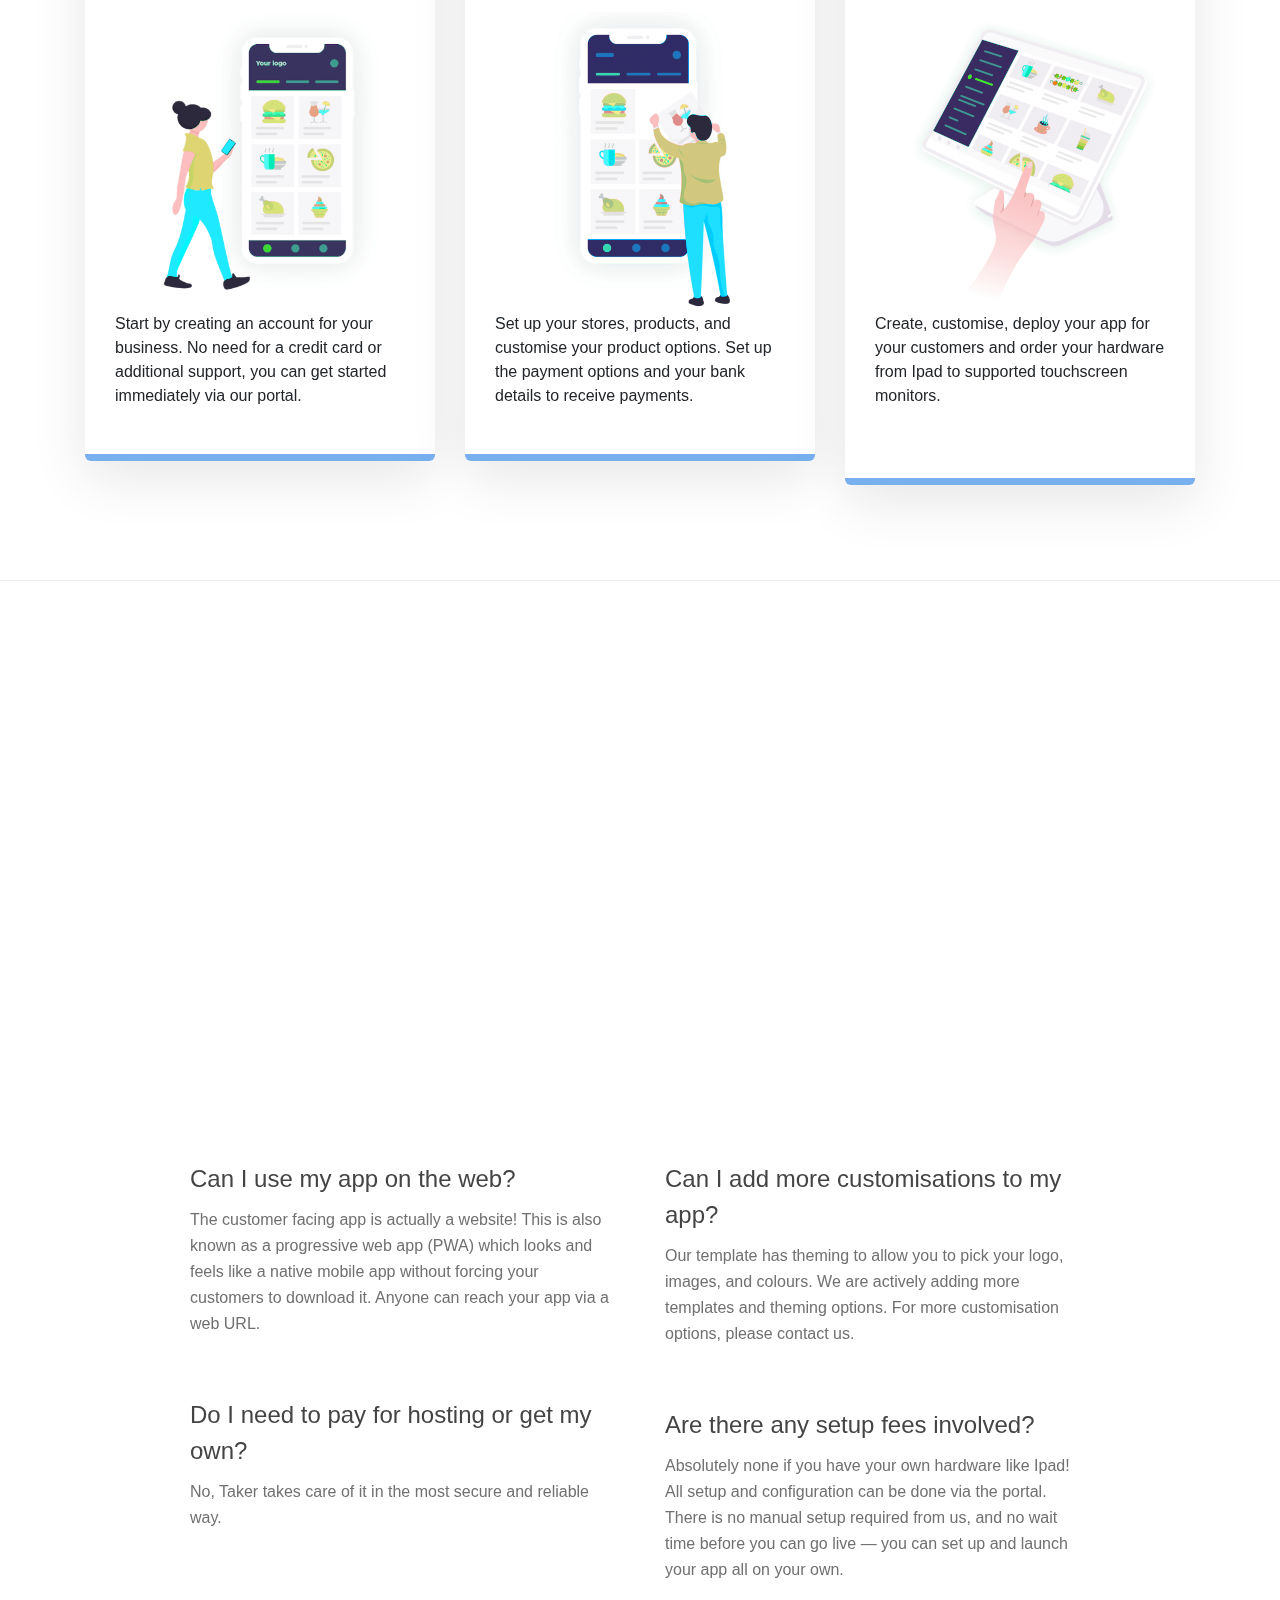
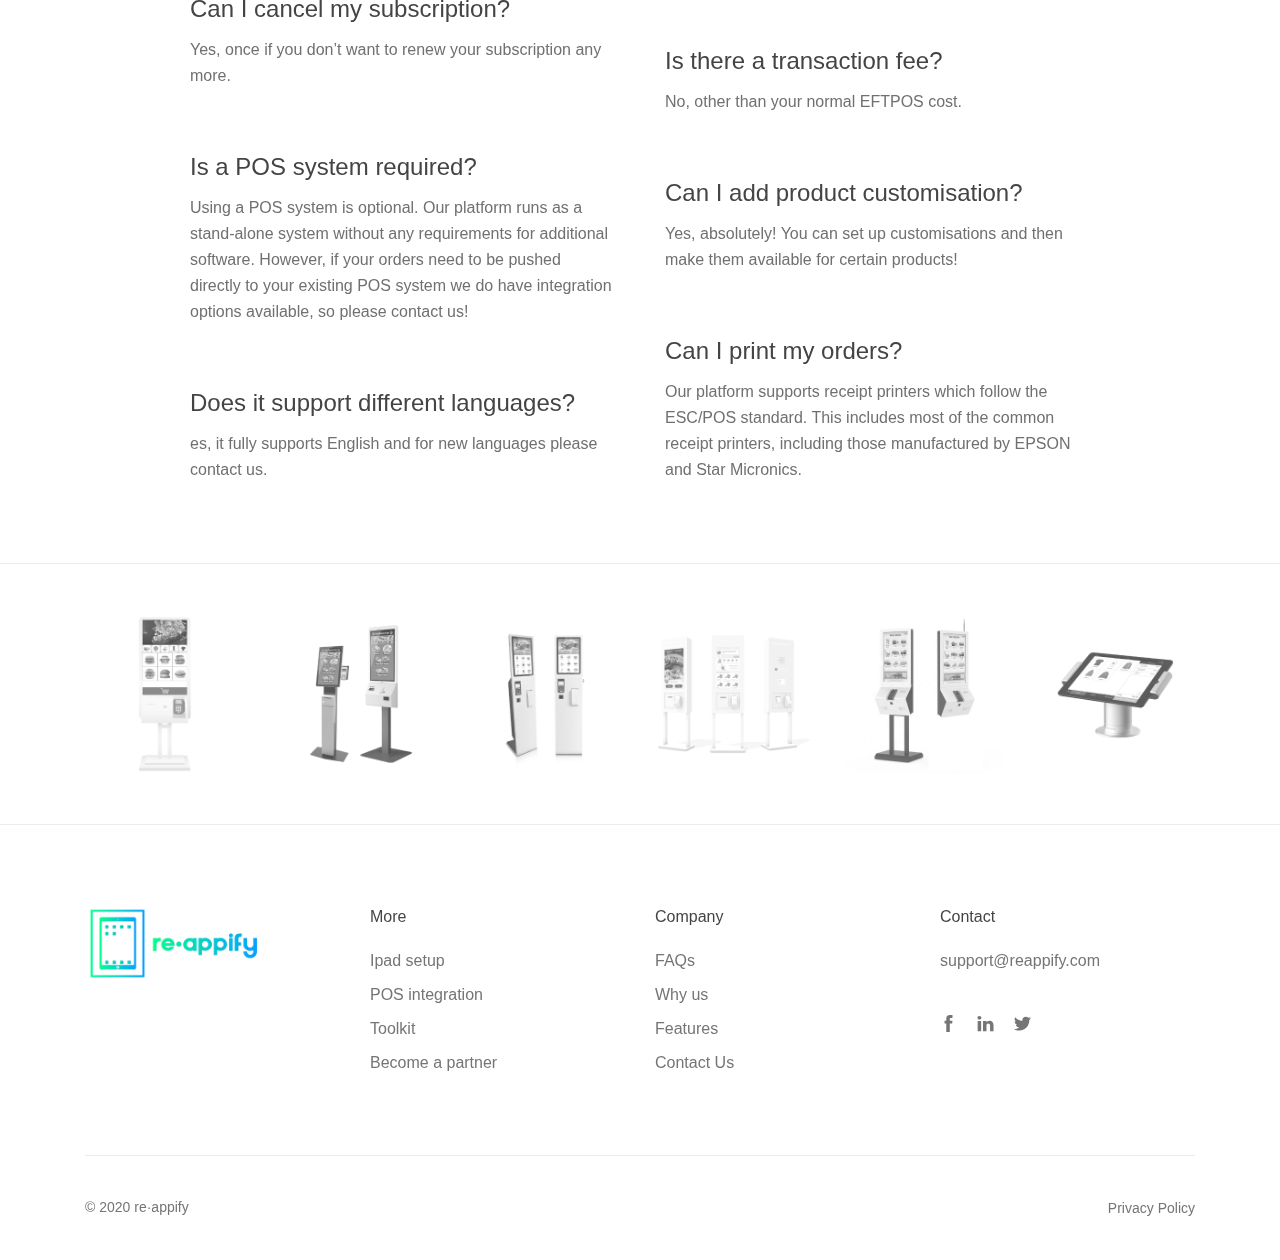
==== commit 345541df: "remove some img" ====
--- a/index.html
+++ b/index.html
@@ -123,7 +123,7 @@
 					<div class="service">
 						<i class="ti-stats-up"></i>
 						<h3 class="service__title"> Increased Check Sizes</h3>
-						<p class="service__text">In the case of McDonald’s, the chain found that customers spent about one dollar more per order when using a kiosk, resulting in a 30% increase in average check size.  </p>
+						<p class="service__text">McDonald’s chain found that customers spent about one dollar more per order when using a kiosk, resulting in a 30% increase in average check size.  </p>
 					</div>
 					<!-- end service -->
 				</div>
@@ -133,7 +133,7 @@
 					<div class="service">
 						<i class="ti-stats-down"></i>
 						<h3 class="service__title">Decreased Wait Times</h3>
-						<p class="service__text">A study by Tillster found that if the line to order from a cashier is longer than 5 people, 75% of customers would choose to order from a self-service kiosk. <br> &nbsp</p>
+						<p class="service__text">A study by Tillster found that if the line to order from a cashier is longer than 5 people, 75% of customers would choose to order from a self-service kiosk. </p>
 					</div>
 					<!-- end service -->
 				</div>
@@ -143,7 +143,7 @@
 					<div class="service">
 						<i class="ti-bolt"></i>
 						<h3 class="service__title">Enhance Order Accuracy</h3>
-						<p class="service__text">With your customers selecting and submitting their own orders, the margin of error for orders will decrease significantly. <br> &nbsp</p>
+						<p class="service__text">With your customers selecting and submitting their own orders, the margin of error for orders will decrease significantly. </p>
 					</div>
 					<!-- end service -->
 				</div>
@@ -153,7 +153,7 @@
 					<div class="service">
 						<i class="ti-wallet"></i>
 						<h3 class="service__title">Save Money on Labor</h3>
-						<p class="service__text">Front-of-house staff who used to take orders manually can now be reassigned to other tasks that increase sales and improve the customer experience.</p>
+						<p class="service__text">Fronthouse staff who used to take orders can now be reassigned to tasks that increase sales and improve customer experience.&nbsp&nbsp&nbsp&nbsp&nbsp&nbsp&nbsp&nbsp &#160;</p>
 					</div>
 					<!-- end service -->
 				</div>
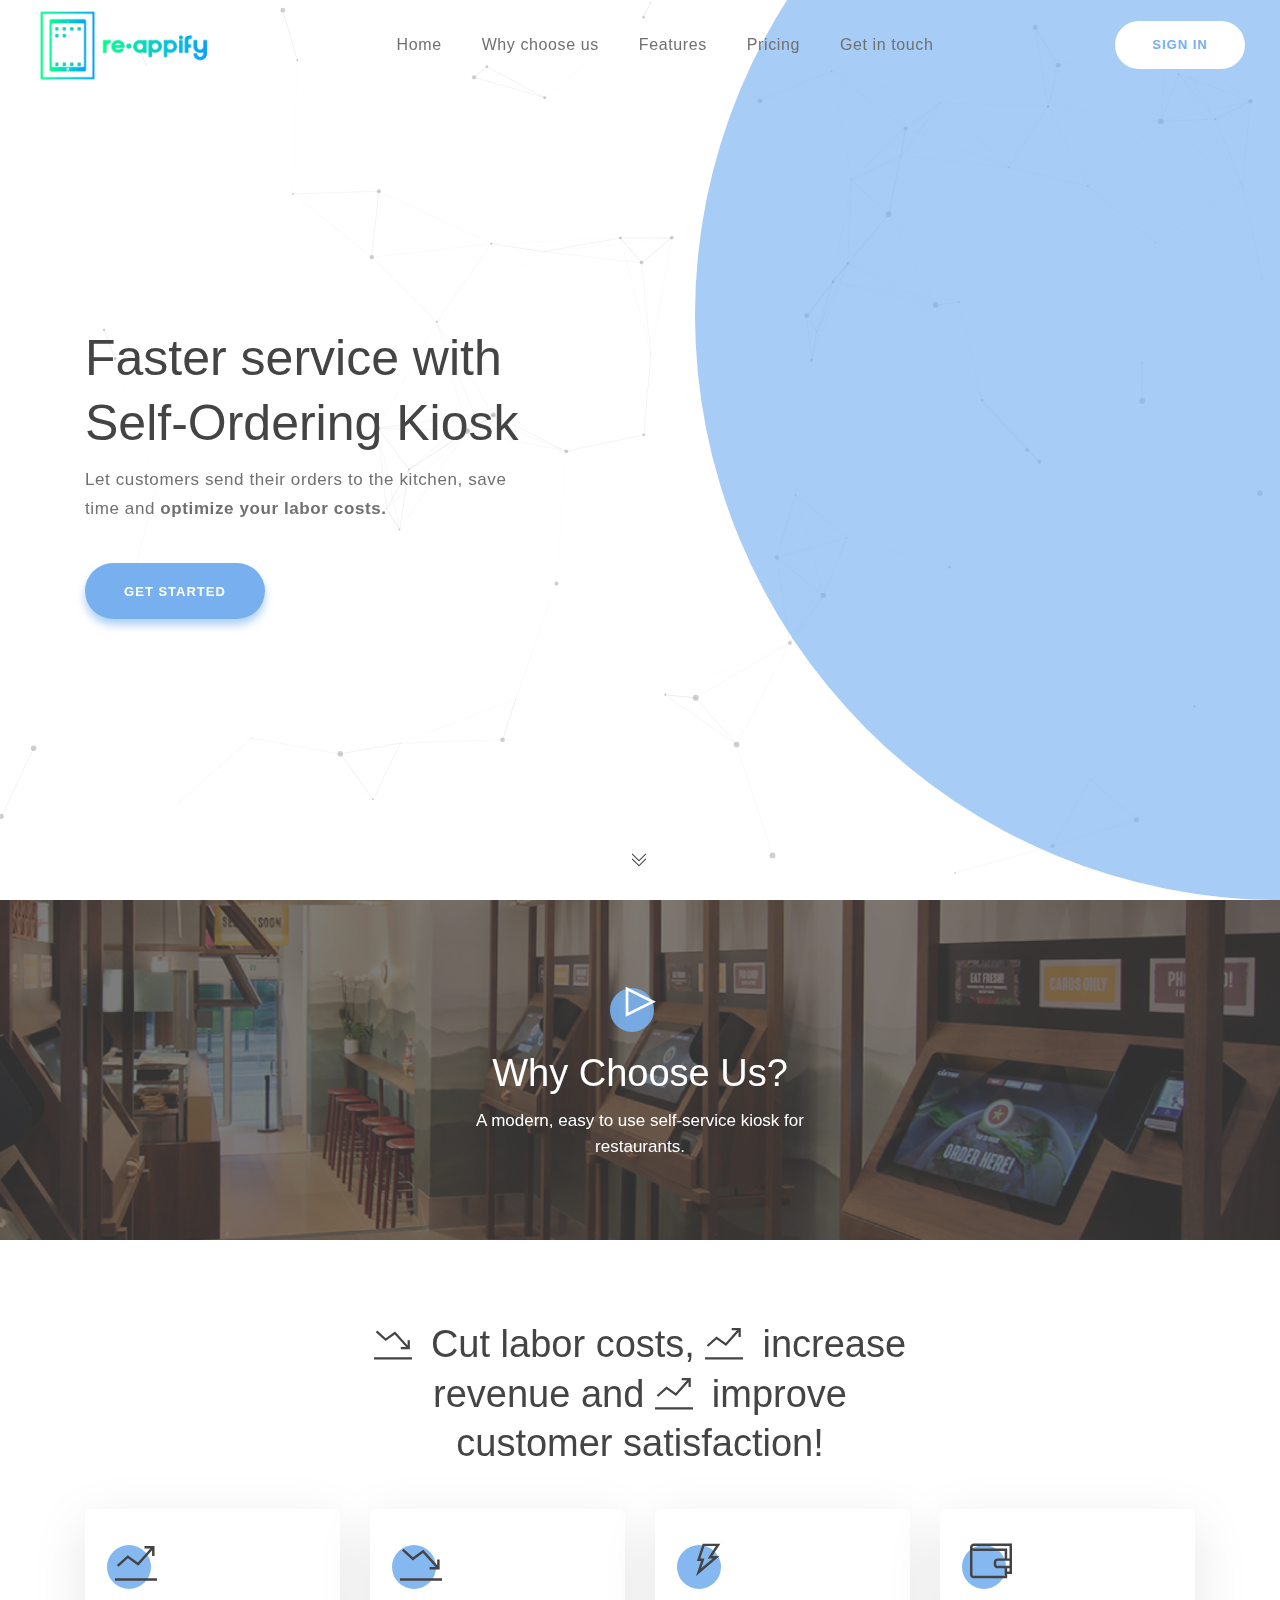
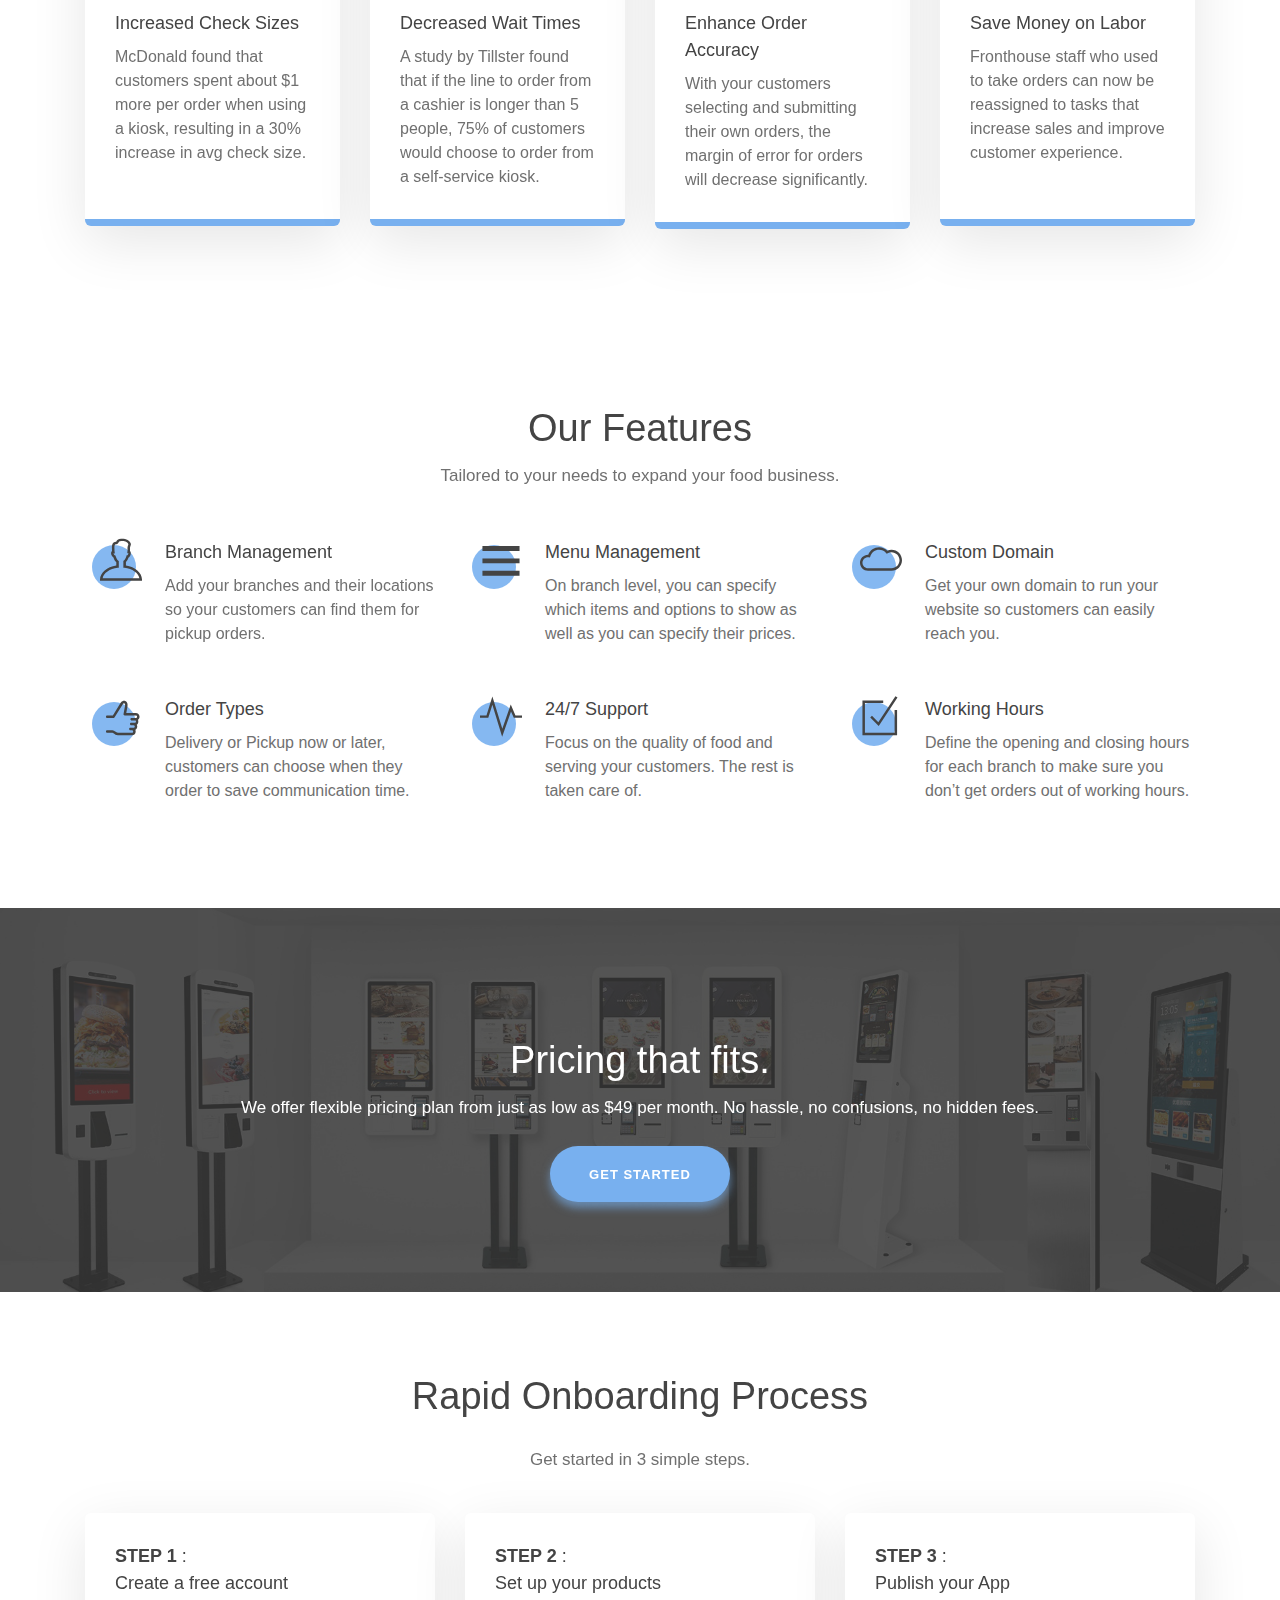
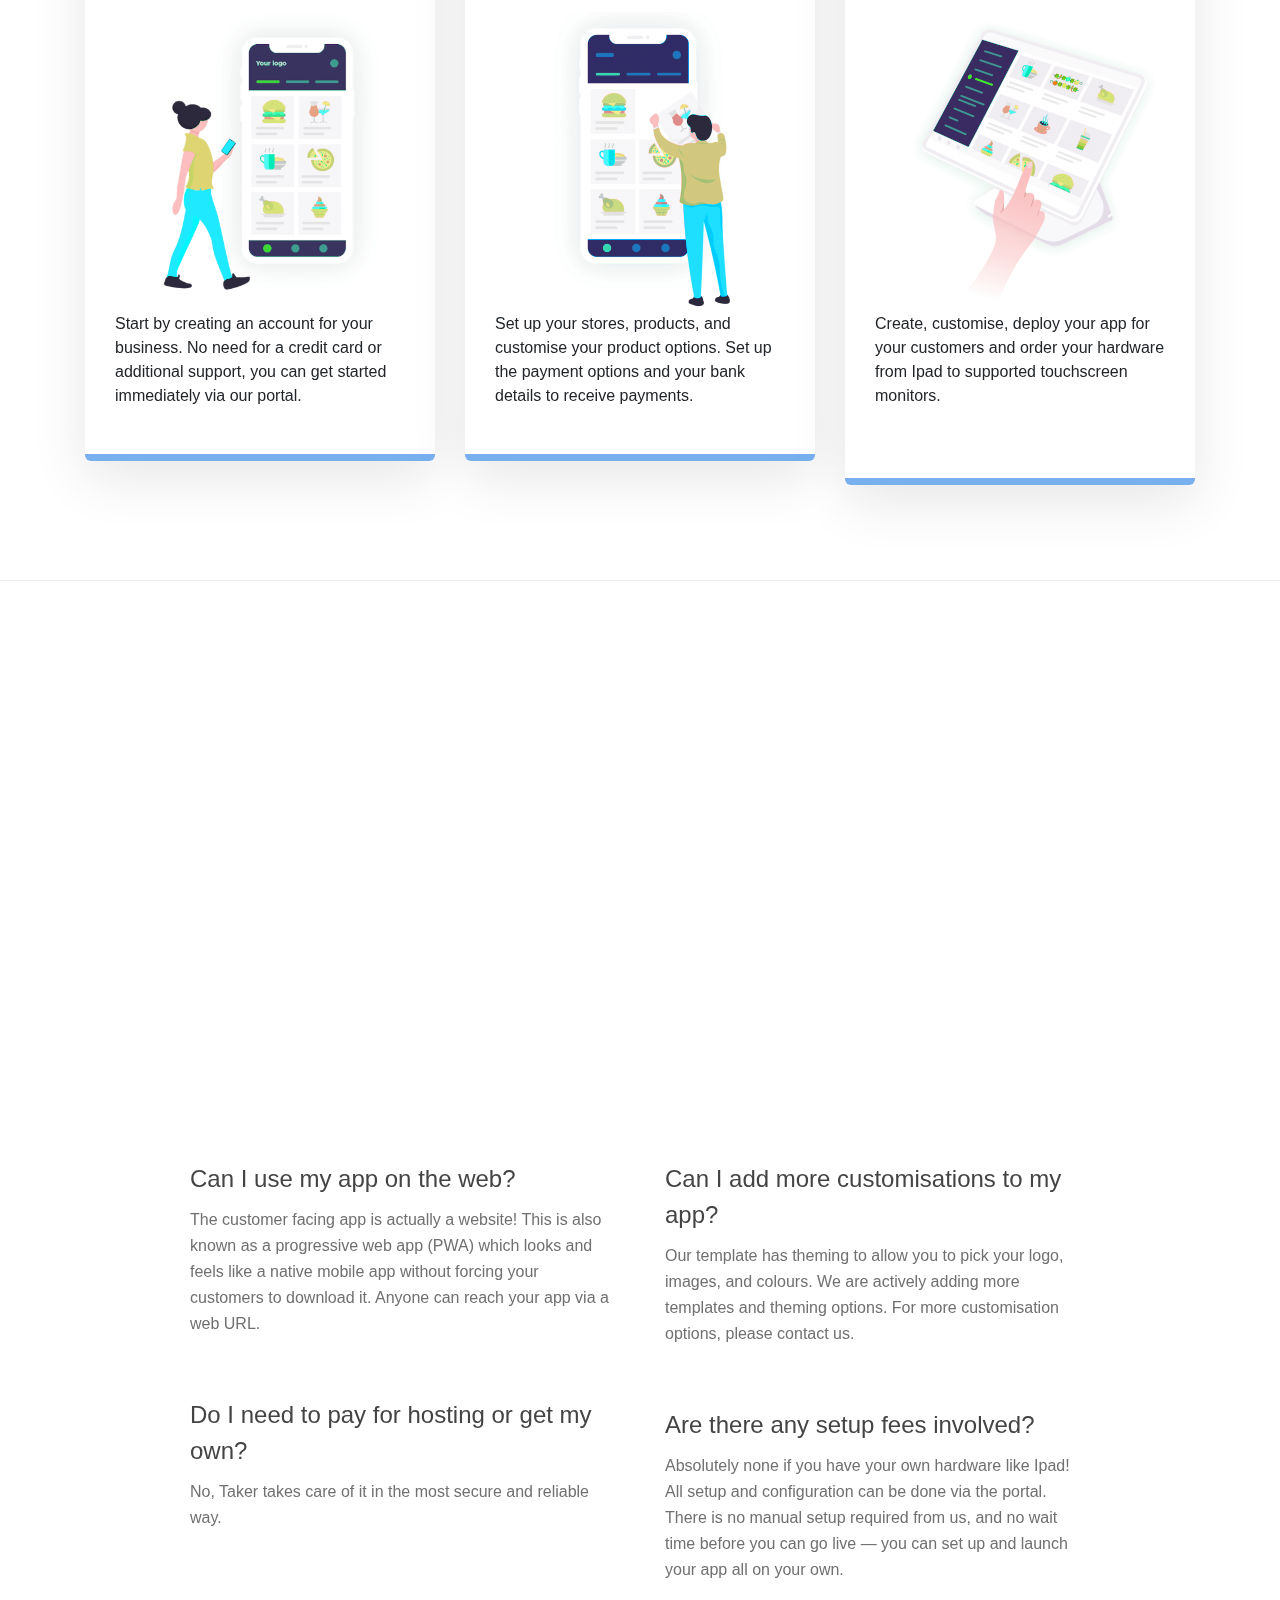
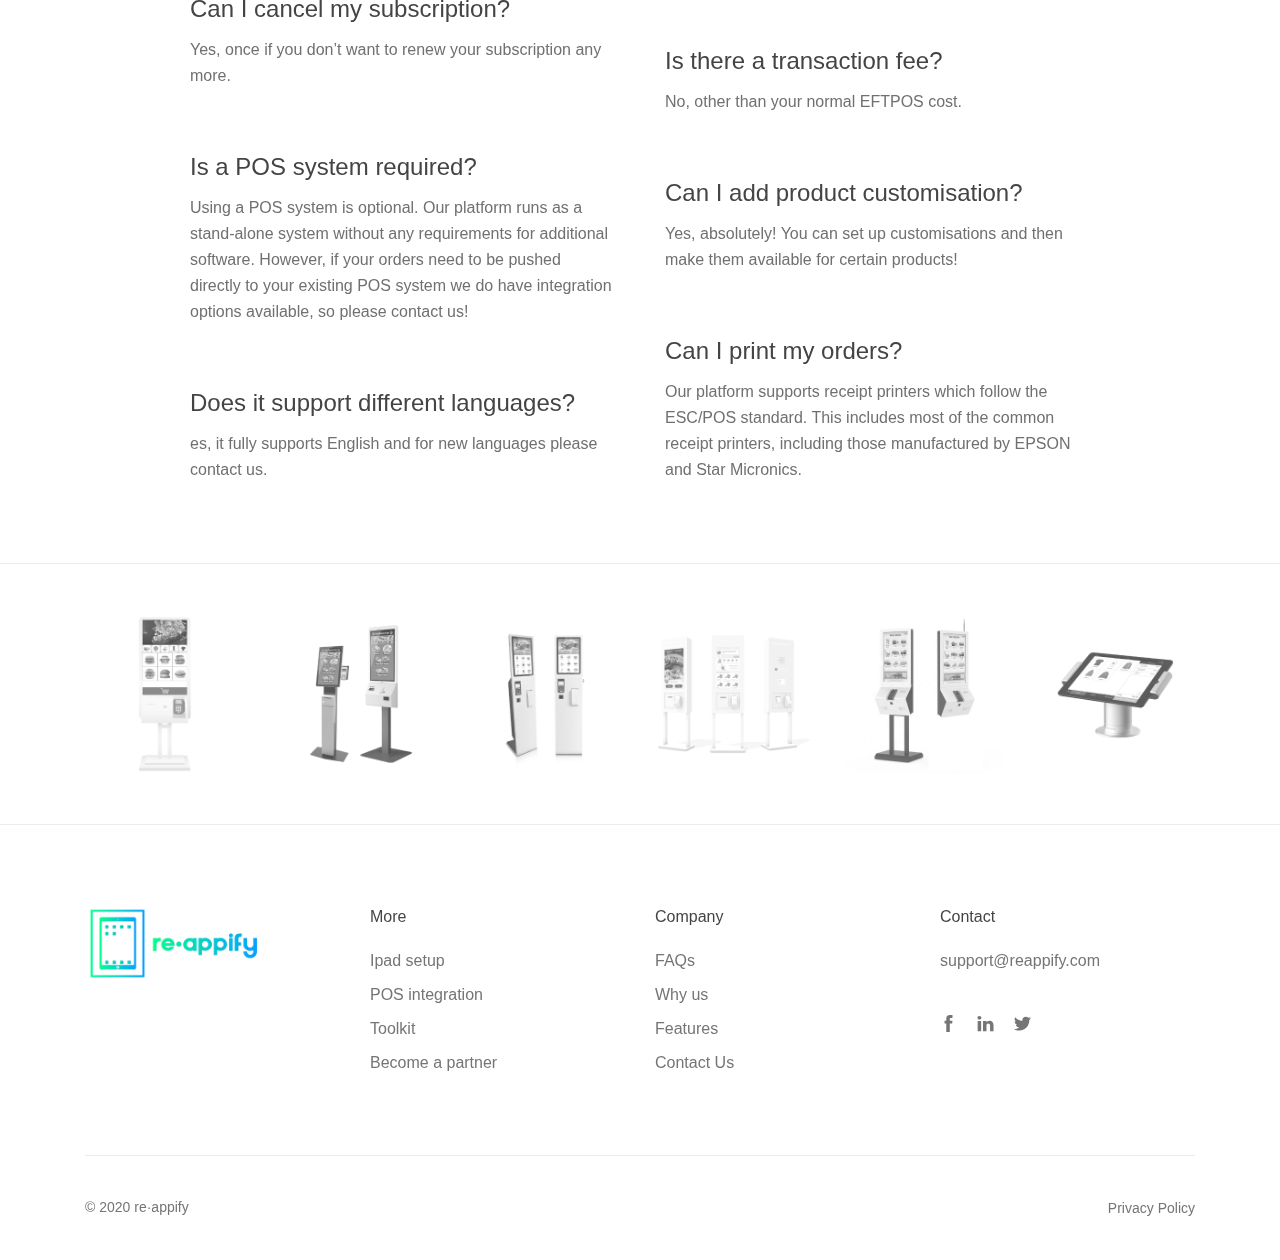
==== commit 5df1c253: "Update index.html" ====
--- a/index.html
+++ b/index.html
@@ -123,7 +123,7 @@
 					<div class="service">
 						<i class="ti-stats-up"></i>
 						<h3 class="service__title"> Increased Check Sizes</h3>
-						<p class="service__text">McDonald’s chain found that customers spent about one dollar more per order when using a kiosk, resulting in a 30% increase in average check size.  </p>
+						<p class="service__text">McDonald found that customers spent about $1 more per order when using a kiosk, resulting in a 30% increase in avg check size.  &#160;&#160;</p>
 					</div>
 					<!-- end service -->
 				</div>
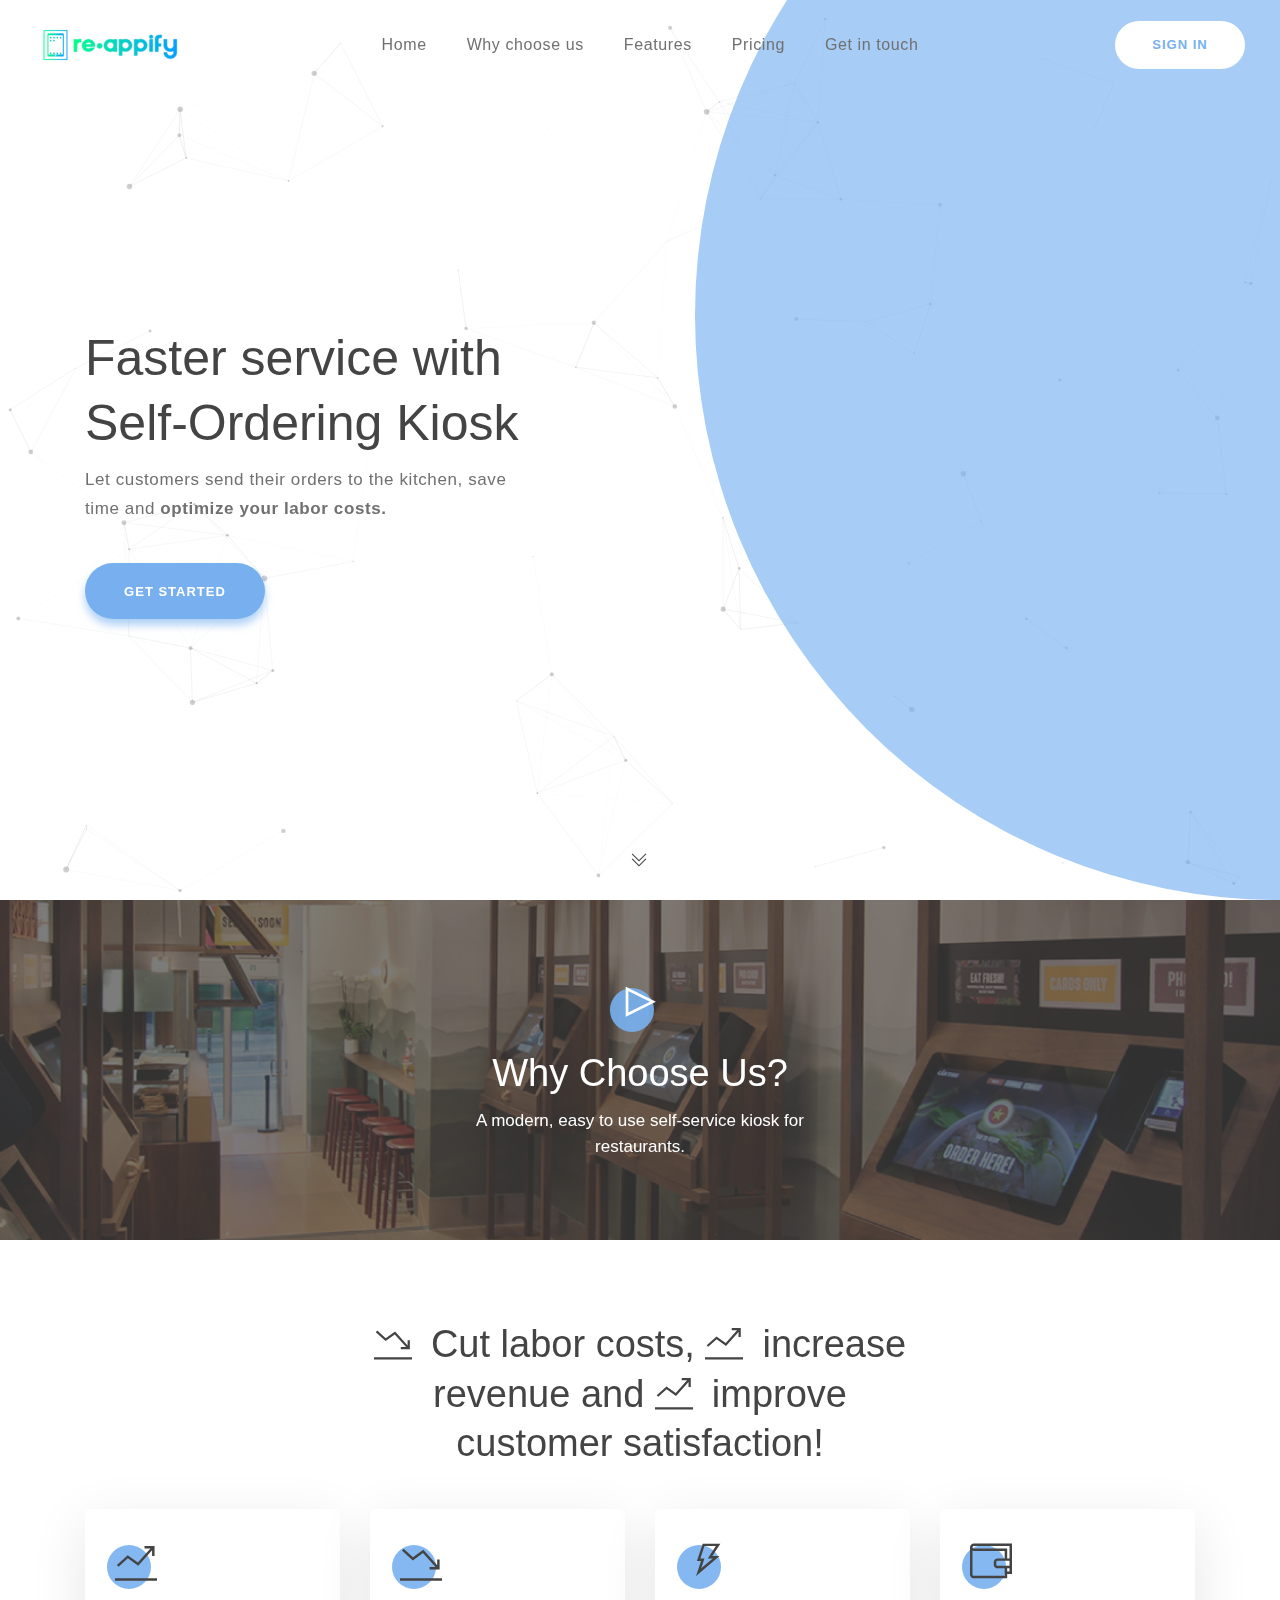
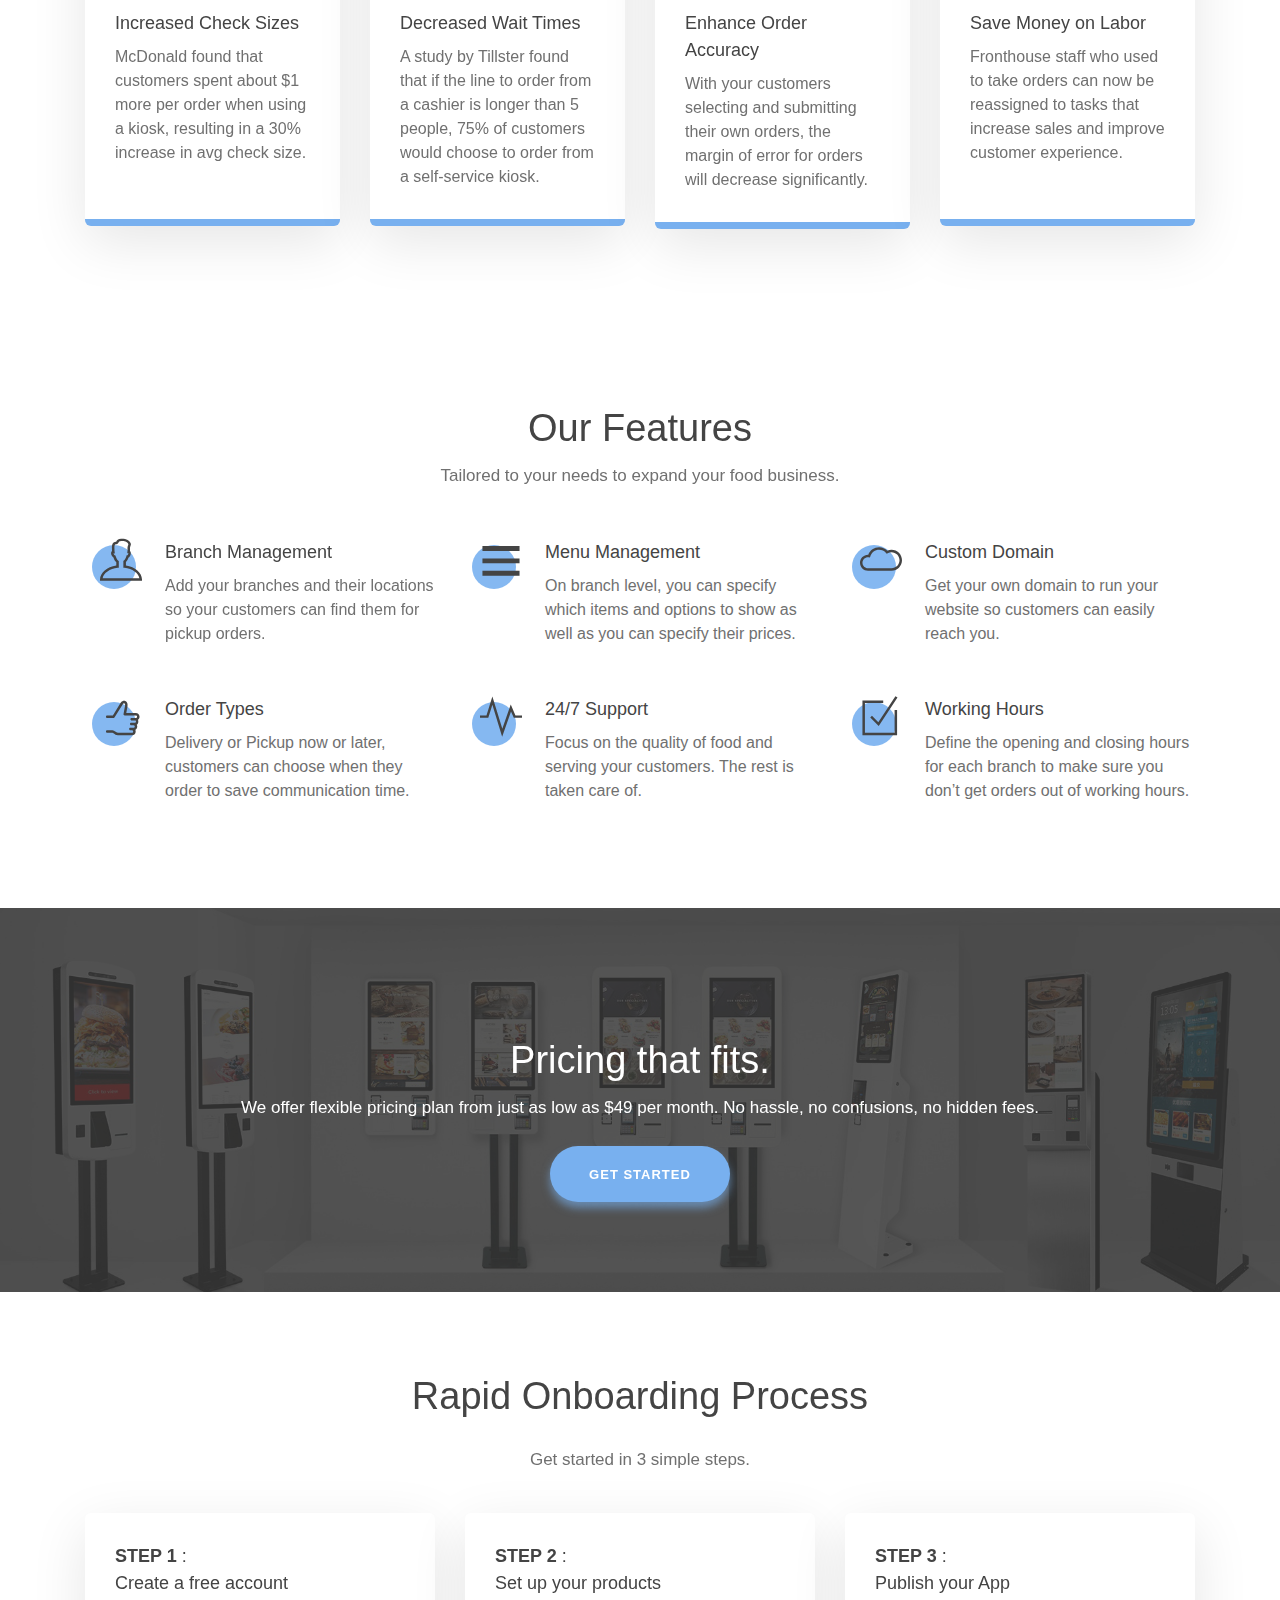
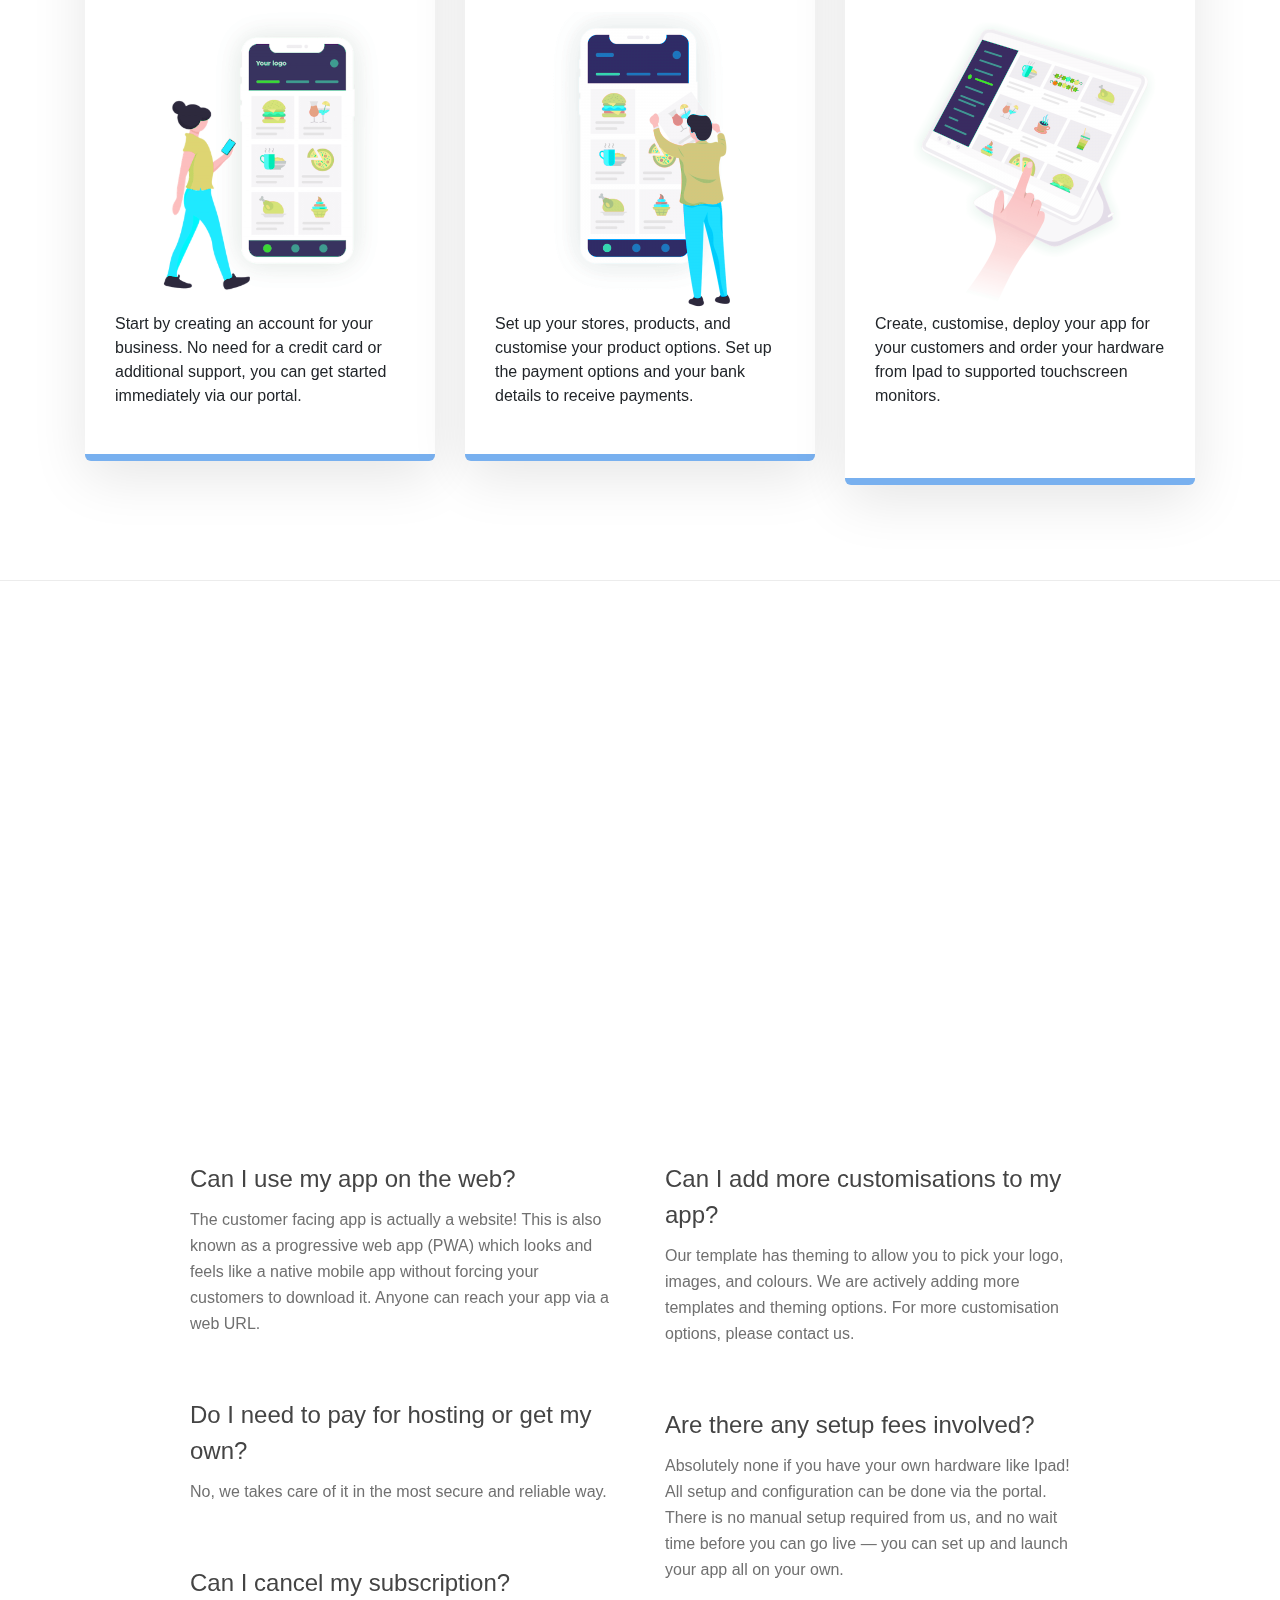
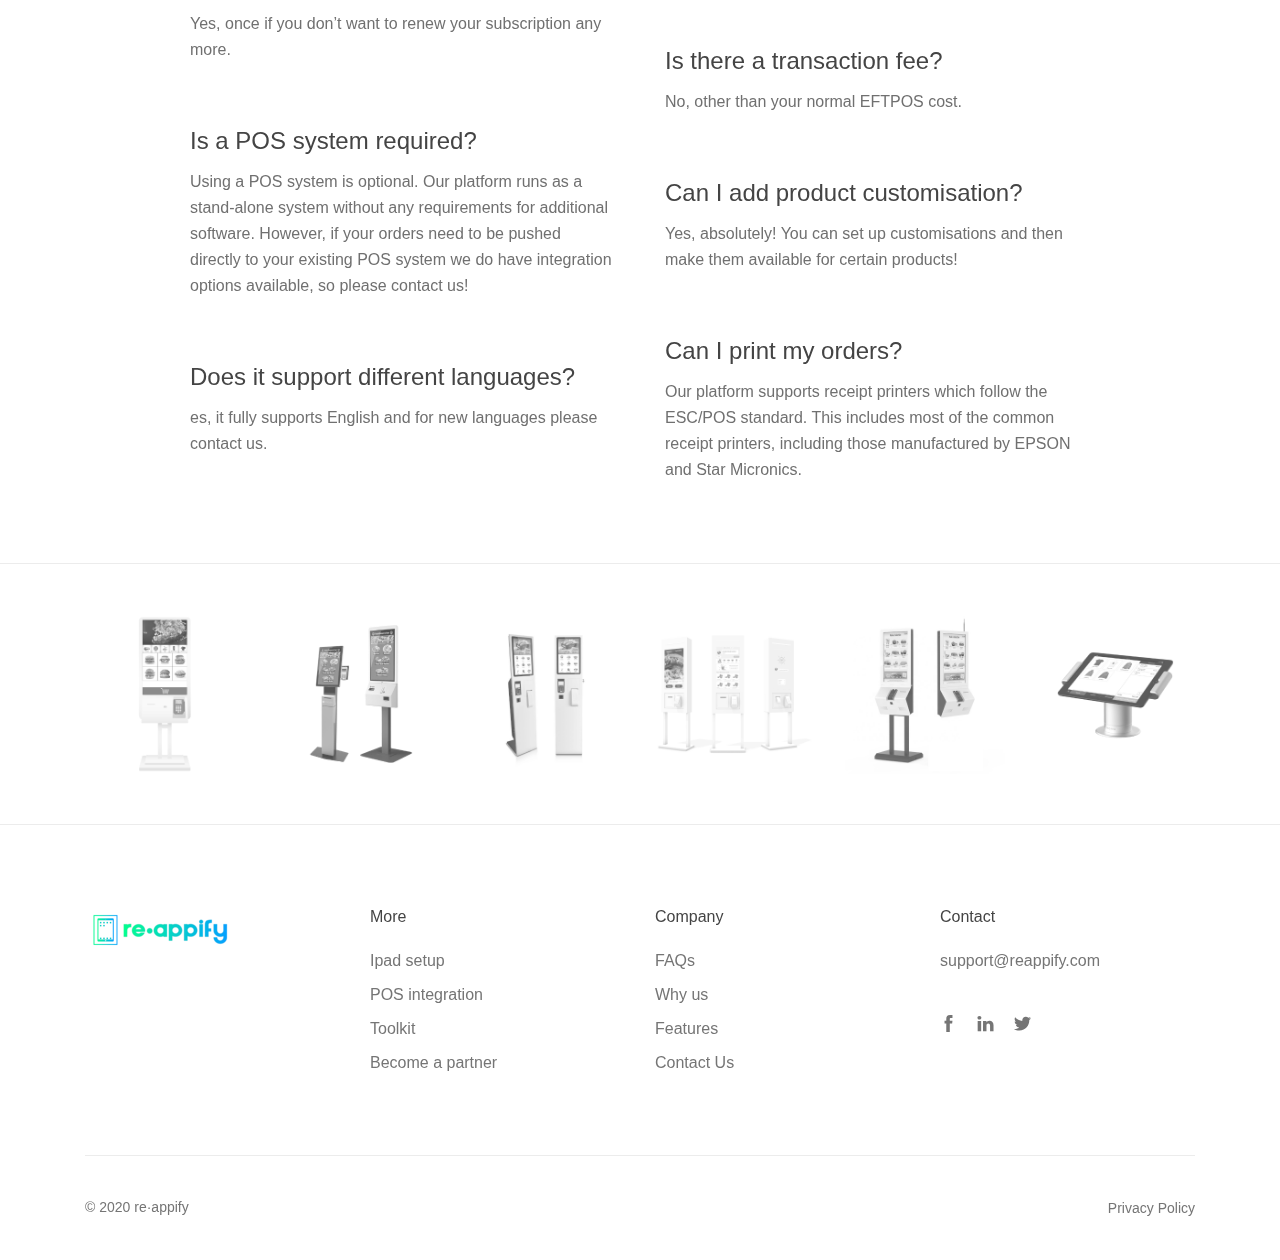
==== commit 03998854: "Update index.html" ====
--- a/index.html
+++ b/index.html
@@ -353,7 +353,7 @@
 
 					<div class="faq">
 						<h3 class="faq__title">Do I need to pay for hosting or get my own?</h3>
-						<p class="faq__text">No, Taker takes care of it in the most secure and reliable way.</p>
+						<p class="faq__text">No, we takes care of it in the most secure and reliable way.</p>
 					</div>
 
 					<div class="faq">
